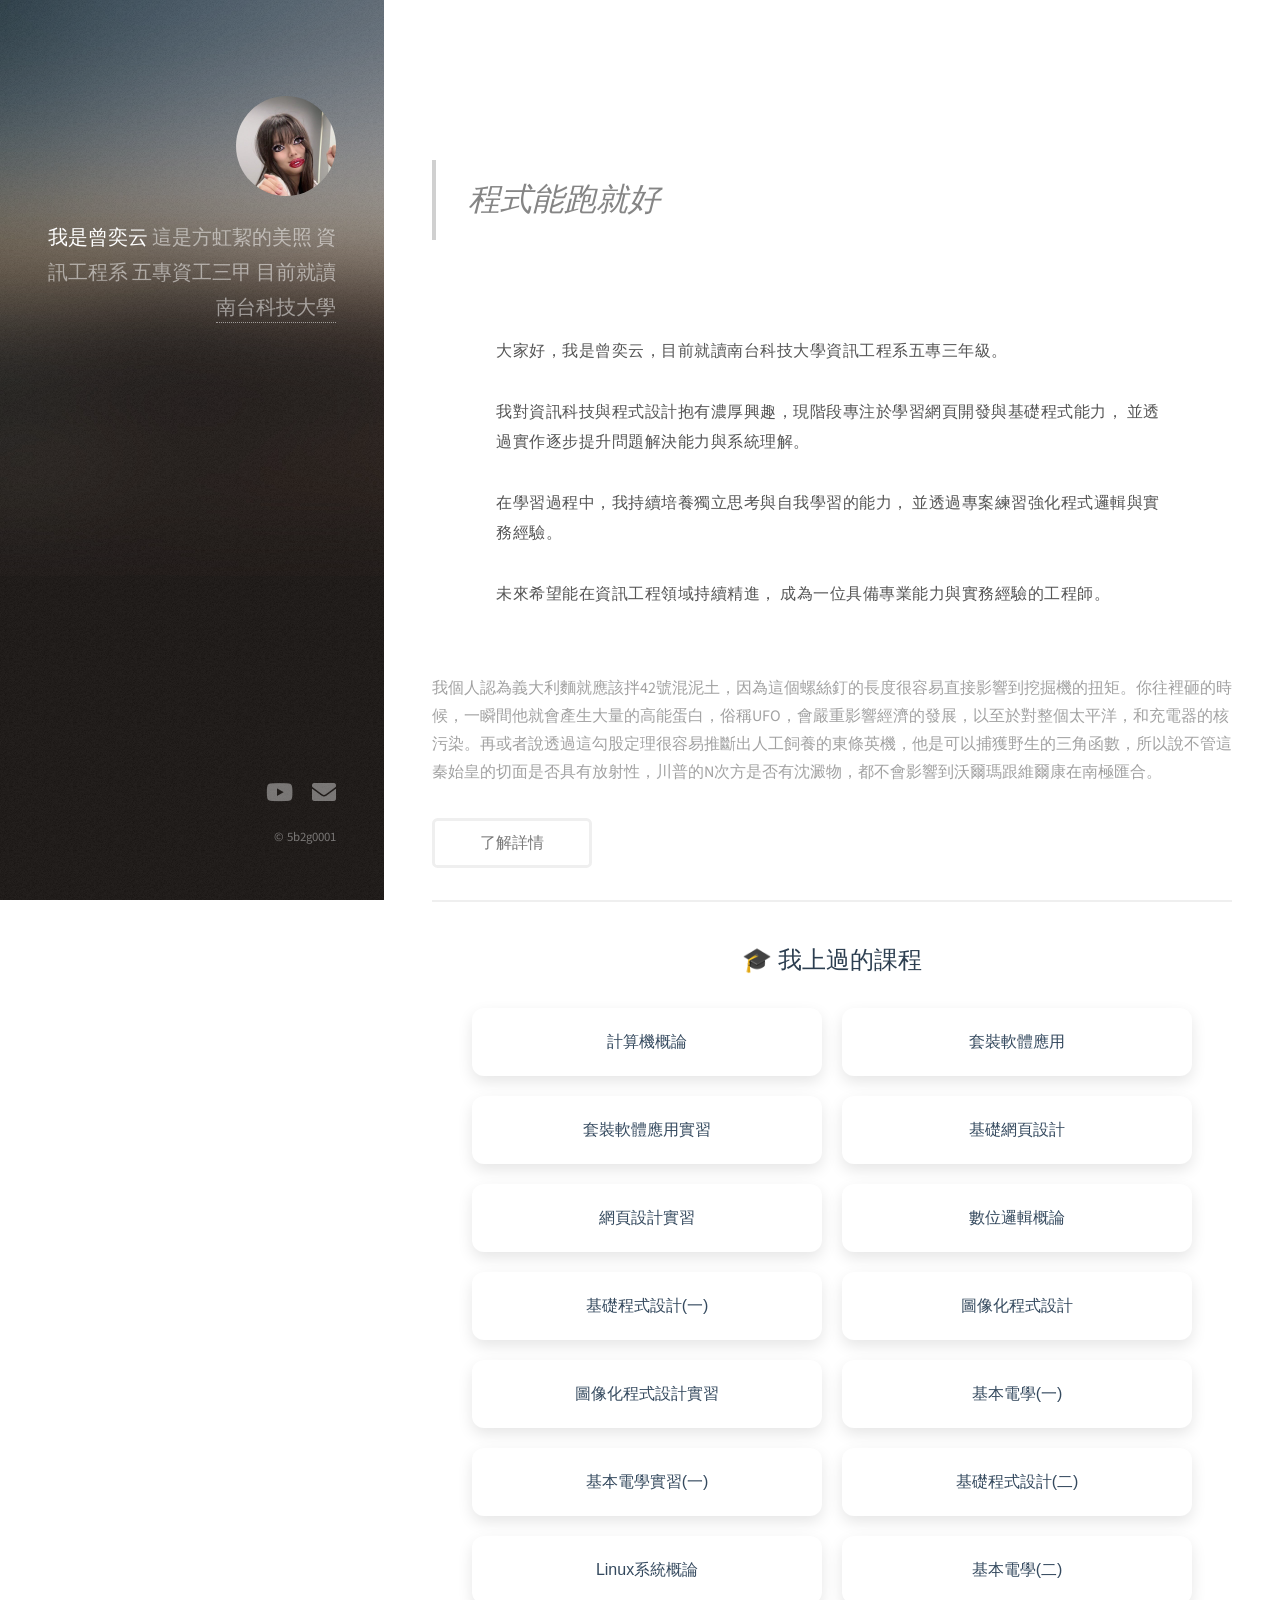
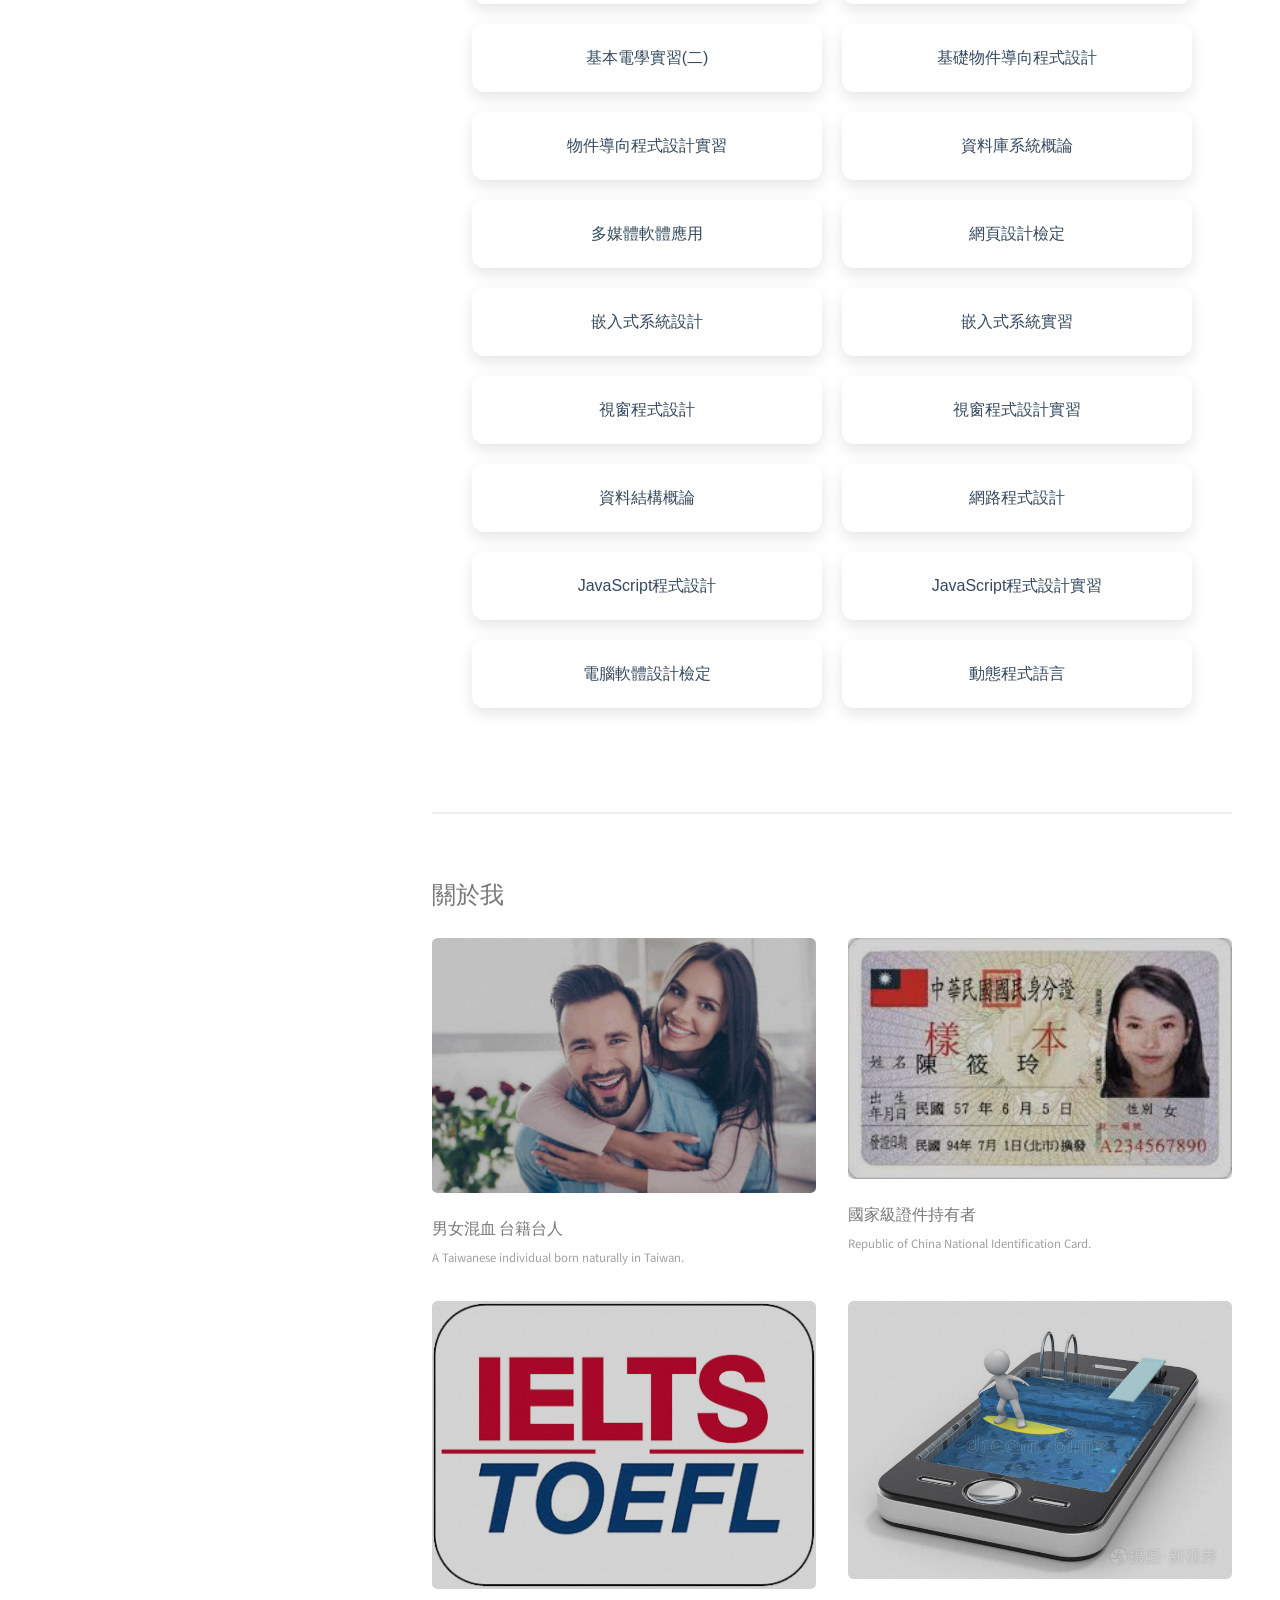
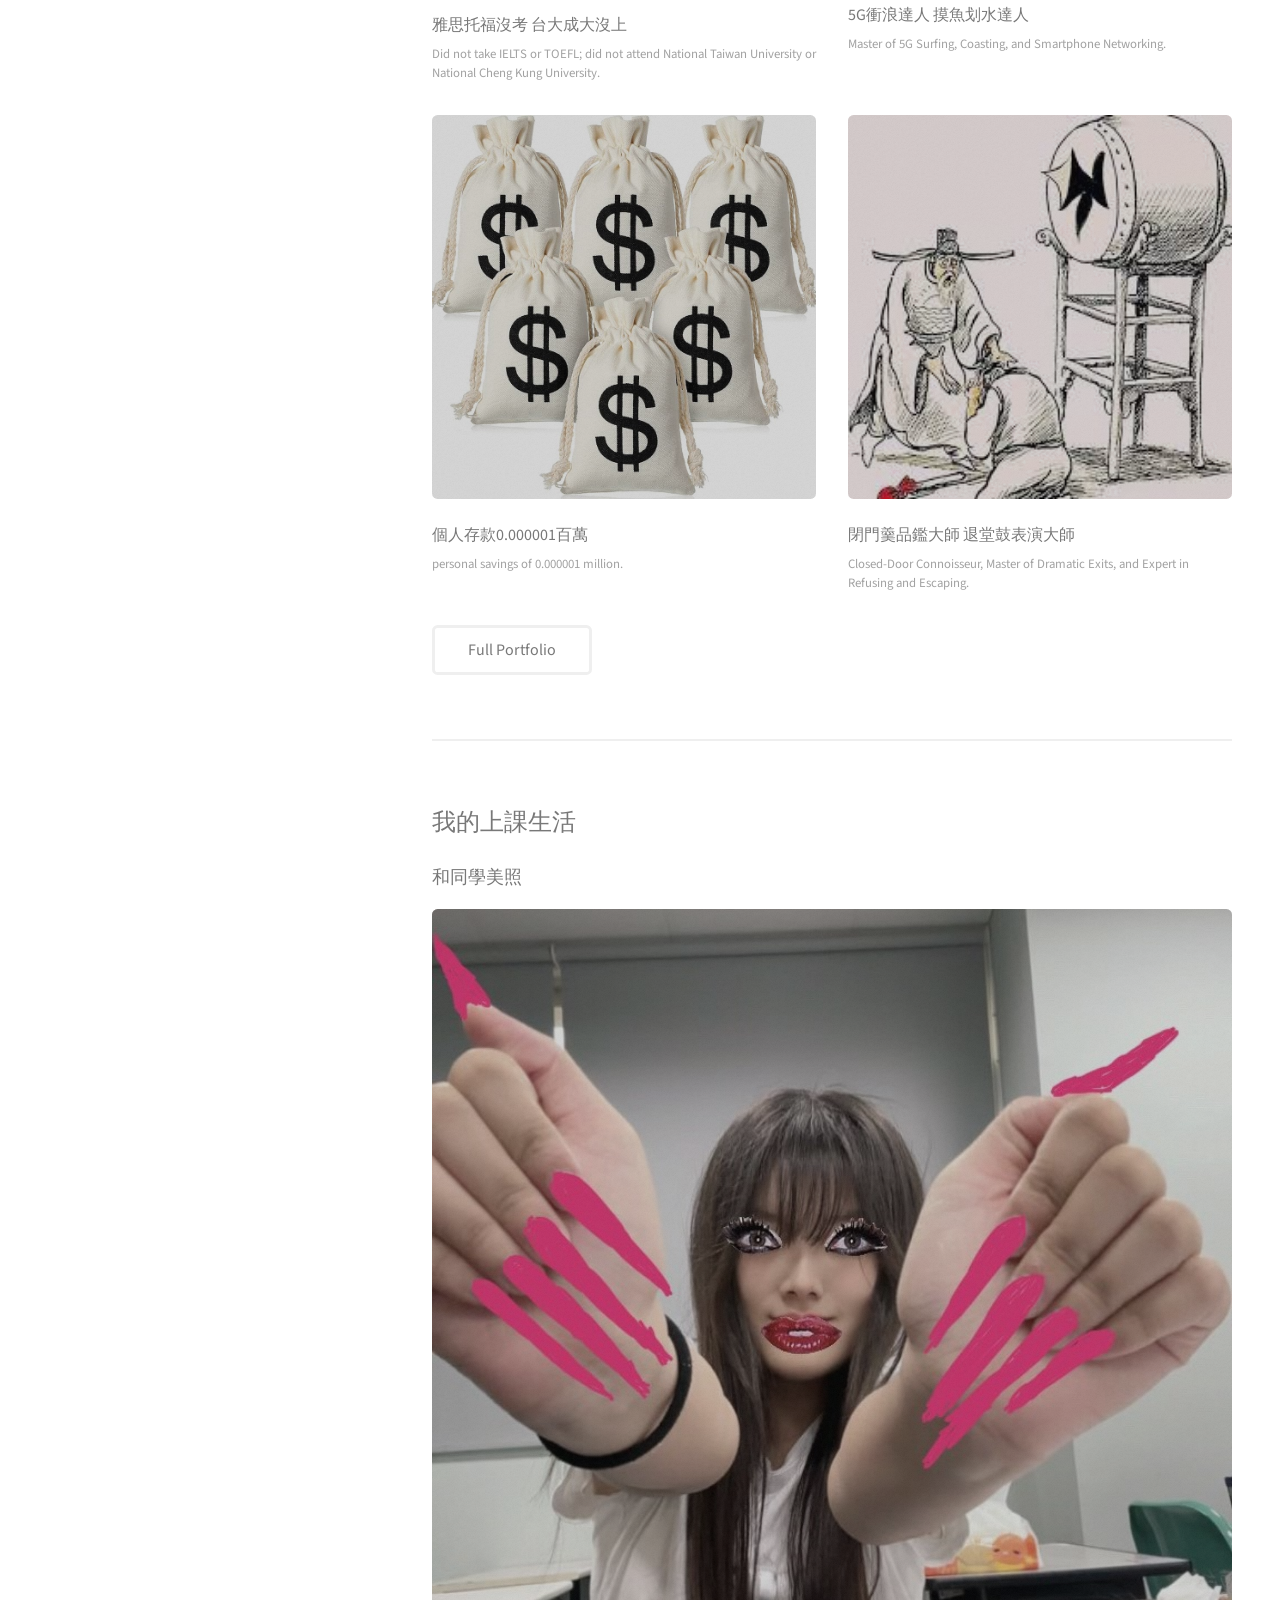
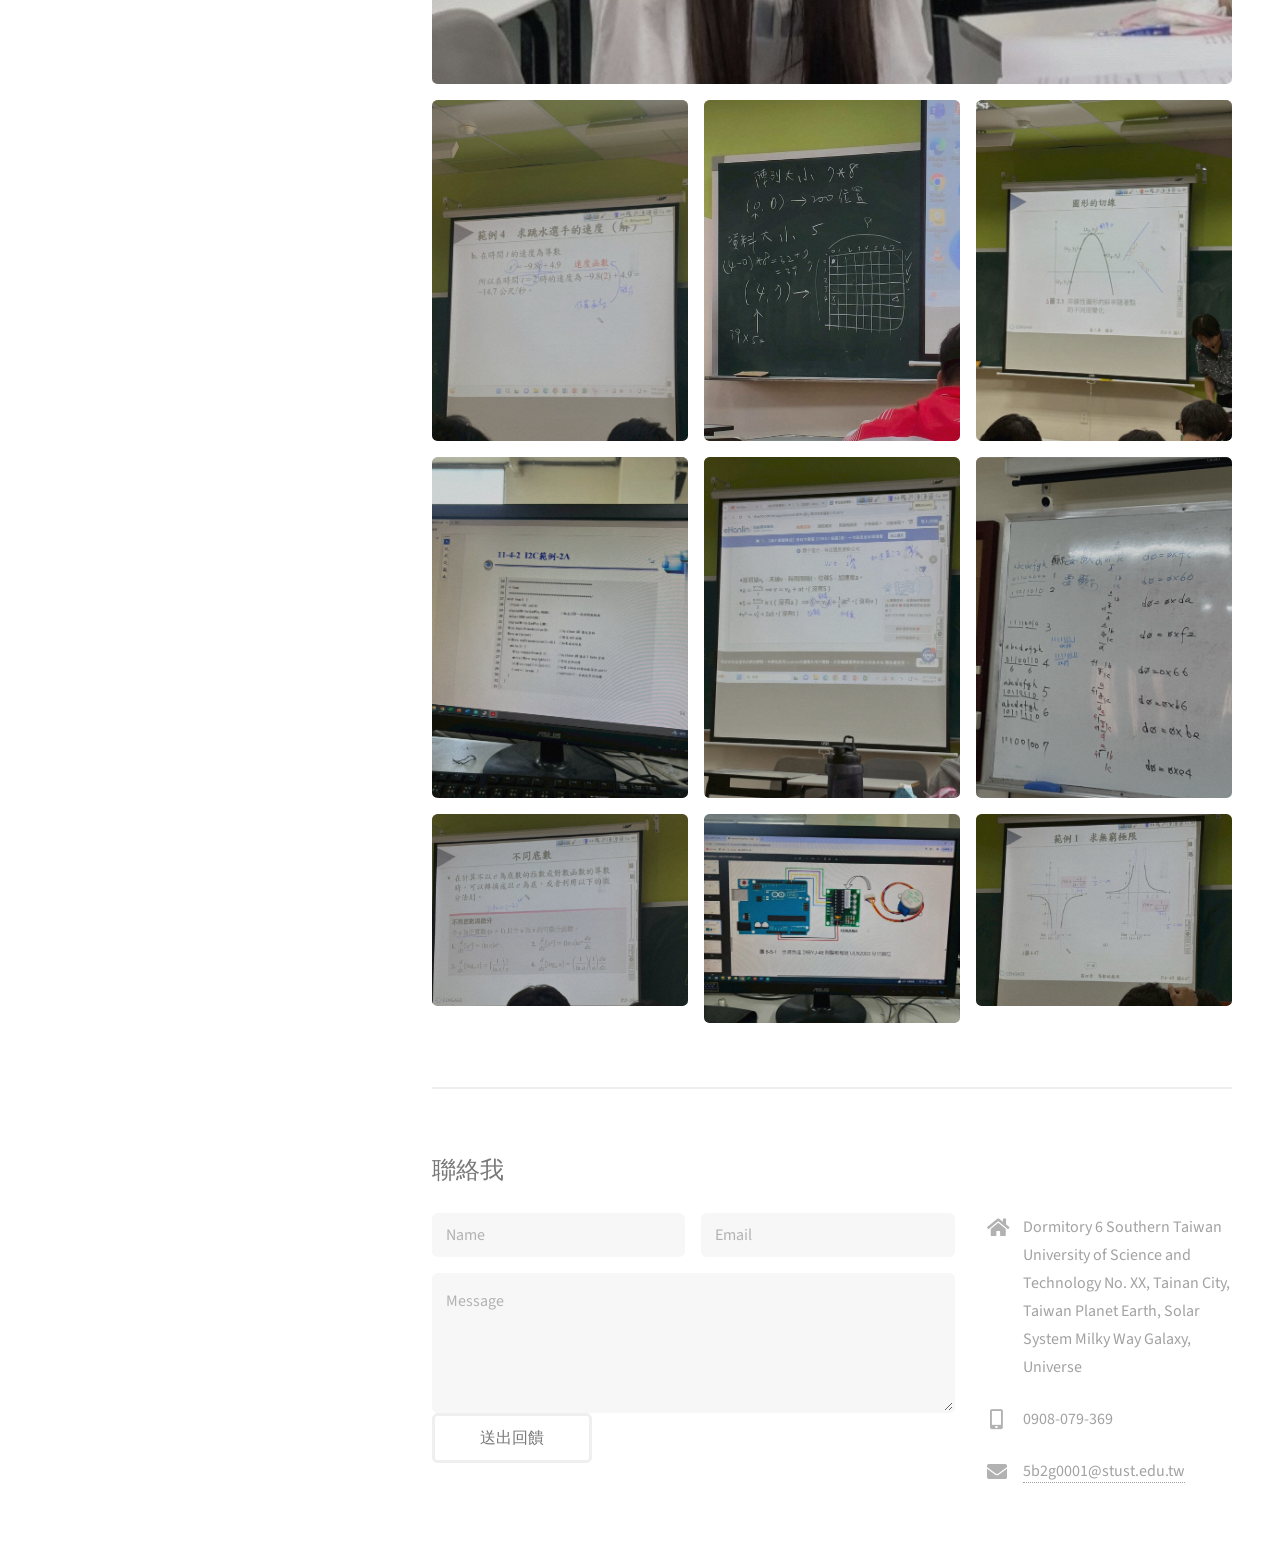
==== index.html @ 9e5e2b5d "123" ====
<!DOCTYPE HTML>
<!--
	Strata by HTML5 UP
	html5up.net | @ajlkn
	Free for personal and commercial use under the CCA 3.0 license (html5up.net/license)
-->
<html>
	<head>
		<title>我的個人網站</title>
		<meta charset="utf-8" />
		<meta name="viewport" content="width=device-width, initial-scale=1, user-scalable=no" />
		<link rel="stylesheet" href="assets/css/main.css" />
	</head>
	<body class="is-preload">


		<!-- Header -->
			<header id="header">
				<div class="inner">
					<a href="images\1773891024764.jpg" class="image avatar"><img src="images\1773891024764.jpg" alt="" /></a>
					<h1><strong>我是曾奕云</strong> 這是方虹絜的美照
					<br />資訊工程系 五專資工三甲<br />
					目前就讀<a href="https://www.stust.edu.tw/">南台科技大學</a></h1>
				</div>
			</header>

		<!-- Main -->
			<div id="main">

				<!-- One -->
					<section id="one">
						<header class="major">
							<h2><blockquote class="motto">
								<span class="normal">程式能跑就好</span>
								<span class="funny">不能跑我就一直哭</span>
							</blockquote>
							
							<style>
							.motto {
								margin-top: 2em;
								border-left: 4px solid #ccc;
								padding-left: 1em;
								opacity: 0.9;
								position: relative;
							}
							
							/* 預設顯示正常句 */
							.motto .funny {
								display: none;
							}
							
							/* 滑鼠移上去切換 */
							.motto:hover .normal {
								display: none;
							}
							
							.motto:hover .funny {
								display: inline;
							}
							</style></h2>
						</header>
						<section id="intro" class="intro-clean">
	<p>
		大家好，我是曾奕云，目前就讀南台科技大學資訊工程系五專三年級。<br><br>

		我對資訊科技與程式設計抱有濃厚興趣，現階段專注於學習網頁開發與基礎程式能力，
		並透過實作逐步提升問題解決能力與系統理解。<br><br>

		在學習過程中，我持續培養獨立思考與自我學習的能力，
		並透過專案練習強化程式邏輯與實務經驗。<br><br>

		未來希望能在資訊工程領域持續精進，
		成為一位具備專業能力與實務經驗的工程師。
	</p>
</section>

<style>
.intro-clean {
	max-width: 720px;
	margin: 0 auto;
	padding: 2em 1.5em;
}

/* 標題 */
.intro-clean h2 {
	font-size: 1.6em;
	font-weight: 600;
	margin-bottom: 1em;
	position: relative;
}

/* 底線（質感重點） */
.intro-clean h2::after {
	content: "";
	display: block;
	width: 40px;
	height: 2px;
	background: #555;
	margin-top: 8px;
}

/* 文字 */
.intro-clean p {
	line-height: 1.9;
	color: #555;
	font-size: 1em;
	letter-spacing: 0.5px;
}
</style>
						<p>我個人認為義大利麵就應該拌42號混泥土，因為這個螺絲釘的長度很容易直接影響到挖掘機的扭矩。你往裡砸的時候，一瞬間他就會產生大量的高能蛋白，俗稱UFO，會嚴重影響經濟的發展，以至於對整個太平洋，和充電器的核污染。再或者說透過這勾股定理很容易推斷出人工飼養的東條英機，他是可以捕獲野生的三角函數，所以說不管這秦始皇的切面是否具有放射性，川普的N次方是否有沈澱物，都不會影響到沃爾瑪跟維爾康在南極匯合。</p>
						<ul class="actions">
							<li><a href="images\1.png" class="button">了解詳情</a></li>
						</ul>
					</section>


					<section id="my-courses" style="padding:40px; max-width:900px; margin:auto; font-family: 'Helvetica Neue', Arial, sans-serif;">
  <h2 style="text-align:center; color:#2c3e50; margin-bottom:30px;">🎓 我上過的課程</h2>

  <div style="display:grid; grid-template-columns: repeat(auto-fit, minmax(250px, 1fr)); gap:20px;">
    <div class="course-card">計算機概論</div>
    <div class="course-card">套裝軟體應用</div>
    <div class="course-card">套裝軟體應用實習</div>
    <div class="course-card">基礎網頁設計</div>
    <div class="course-card">網頁設計實習</div>
    <div class="course-card">數位邏輯概論</div>
    <div class="course-card">基礎程式設計(一)</div>
    <div class="course-card">圖像化程式設計</div>
    <div class="course-card">圖像化程式設計實習</div>
    <div class="course-card">基本電學(一)</div>
    <div class="course-card">基本電學實習(一)</div>
    <div class="course-card">基礎程式設計(二)</div>
    <div class="course-card">Linux系統概論</div>
    <div class="course-card">基本電學(二)</div>
    <div class="course-card">基本電學實習(二)</div>
    <div class="course-card">基礎物件導向程式設計</div>
    <div class="course-card">物件導向程式設計實習</div>
    <div class="course-card">資料庫系統概論</div>
    <div class="course-card">多媒體軟體應用</div>
    <div class="course-card">網頁設計檢定</div>
    <div class="course-card">嵌入式系統設計</div>
    <div class="course-card">嵌入式系統實習</div>
    <div class="course-card">視窗程式設計</div>
    <div class="course-card">視窗程式設計實習</div>
    <div class="course-card">資料結構概論</div>
    <div class="course-card">網路程式設計</div>
    <div class="course-card">JavaScript程式設計</div>
    <div class="course-card">JavaScript程式設計實習</div>
    <div class="course-card">電腦軟體設計檢定</div>
    <div class="course-card">動態程式語言</div>
  </div>
</section>

<style>
.course-card {
  background: #fff;
  padding: 20px;
  border-radius: 12px;
  box-shadow: 0 6px 15px rgba(0,0,0,0.1);
  text-align: center;
  font-weight: 500;
  color: #34495e;
  transition: transform 0.2s, box-shadow 0.2s;
  cursor: default;
}
.course-card:hover {
  transform: translateY(-5px);
  box-shadow: 0 12px 25px rgba(0,0,0,0.15);
}
</style>

				<!-- Two -->
					<section id="two">
						<h2>關於我</h2>
						<div class="row">
							<article class="col-6 col-12-xsmall work-item">
								<a href="images\bg.jpeg" class="image fit thumb"><img src="images\bg.jpeg" alt="" /></a>
								<h3>男女混血 台籍台人</h3>
								<p>A Taiwanese individual born naturally in Taiwan.</p>
							</article>
							<article class="col-6 col-12-xsmall work-item">
								<a href="images\下載.jpg" class="image fit thumb"><img src="images\下載.jpg" alt="" /></a>
								<h3>國家級證件持有者</h3>
								<p>Republic of China National Identification Card.</p>
							</article>
							<article class="col-6 col-12-xsmall work-item">
								<a href="images\elolbutton.png" class="image fit thumb"><img src="images\elolbutton.png" alt="" /></a>
								<h3>雅思托福沒考 台大成大沒上</h3>
								<p>Did not take IELTS or TOEFL; did not attend National Taiwan University or National Cheng Kung University.</p>
							</article>
							<article class="col-6 col-12-xsmall work-item">
								<a href="images\southeast.jpg" class="image fit thumb"><img src="images\southeast.jpg" alt="" /></a>
								<h3>5G衝浪達人 摸魚划水達人</h3>
								<p>Master of 5G Surfing, Coasting, and Smartphone Networking.</p>
							</article>
							<article class="col-6 col-12-xsmall work-item">
								<a href="images\money_.jpg" class="image fit thumb"><img src="images\money_.jpg" alt="" /></a>
								<h3>個人存款0.000001百萬</h3>
								<p>personal savings of 0.000001 million.</p>
							</article>
							<article class="col-6 col-12-xsmall work-item">
								<a href="images\2.jpg" class="image fit thumb"><img src="images\2.jpg" alt="" /></a>
								<h3>閉門羹品鑑大師 退堂鼓表演大師</h3>
								<p>Closed-Door Connoisseur, Master of Dramatic Exits, and Expert in Refusing and Escaping.</p>
							</article>
						</div>
						<ul class="actions">
							<li><a href="introduce.html" class="button">Full Portfolio</a></li>
						</ul>
					</section>

					<section>
						<h2>我的上課生活</h2>
						<h4>和同學美照</h4>
						<div class="box alt">
							<div class="row gtr-50 gtr-uniform">
								<div class="col-12"><span class="image fit"><img src="images\gg.jpg" alt="" /></span></div>
								<div class="col-4"><span class="image fit"><img src="images\1774082433060.jpg" alt="" /></span></div>
								<div class="col-4"><span class="image fit"><img src="images\1774082170411.jpg" alt="" /></span></div>
								<div class="col-4"><span class="image fit"><img src="images\1774082439319.jpg" alt="" /></span></div>
								<div class="col-4"><span class="image fit"><img src="images\1774082282896.jpg" alt="" /></span></div>
								<div class="col-4"><span class="image fit"><img src="images\1774082427284.jpg" alt="" /></span></div>
								<div class="col-4"><span class="image fit"><img src="images\1774082334075.jpg" alt="" /></span></div>
								<div class="col-4"><span class="image fit"><img src="images\1774082419118.jpg" alt="" /></span></div>
								<div class="col-4"><span class="image fit"><img src="images\1774082314428.jpg" alt="" /></span></div>
								<div class="col-4"><span class="image fit"><img src="images\1774082203914.jpg" alt="" /></span></div>
							</div>
						</div>
<!--
						<h5>Left &amp; Right</h5>
						<p><span class="image left"><img src="images/avatar.jpg" alt="" /></span>Fringilla nisl. Donec accumsan interdum nisi, quis tincidunt felis sagittis eget. tempus euismod. Vestibulum ante ipsum primis in faucibus vestibulum. Blandit adipiscing eu felis iaculis volutpat ac adipiscing accumsan eu faucibus. Integer ac pellentesque praesent tincidunt felis sagittis eget. tempus euismod. Vestibulum ante ipsum primis in faucibus vestibulum. Blandit adipiscing eu felis iaculis volutpat ac adipiscing accumsan eu faucibus. Integer ac pellentesque praesent. Donec accumsan interdum nisi, quis tincidunt felis sagittis eget. tempus euismod. Vestibulum ante ipsum primis in faucibus vestibulum. Blandit adipiscing eu felis iaculis volutpat ac adipiscing accumsan eu faucibus. Integer ac pellentesque praesent tincidunt felis sagittis eget. tempus euismod. Vestibulum ante ipsum primis in faucibus vestibulum. Blandit adipiscing eu felis iaculis volutpat ac adipiscing accumsan eu faucibus. Integer ac pellentesque praesent.</p>
						<p><span class="image right"><img src="images/avatar.jpg" alt="" /></span>Fringilla nisl. Donec accumsan interdum nisi, quis tincidunt felis sagittis eget. tempus euismod. Vestibulum ante ipsum primis in faucibus vestibulum. Blandit adipiscing eu felis iaculis volutpat ac adipiscing accumsan eu faucibus. Integer ac pellentesque praesent tincidunt felis sagittis eget. tempus euismod. Vestibulum ante ipsum primis in faucibus vestibulum. Blandit adipiscing eu felis iaculis volutpat ac adipiscing accumsan eu faucibus. Integer ac pellentesque praesent. Donec accumsan interdum nisi, quis tincidunt felis sagittis eget. tempus euismod. Vestibulum ante ipsum primis in faucibus vestibulum. Blandit adipiscing eu felis iaculis volutpat ac adipiscing accumsan eu faucibus. Integer ac pellentesque praesent tincidunt felis sagittis eget. tempus euismod. Vestibulum ante ipsum primis in faucibus vestibulum. Blandit adipiscing eu felis iaculis volutpat ac adipiscing accumsan eu faucibus. Integer ac pellentesque praesent.</p>
					-->
					</section>


				<!-- Three -->
					<section id="three">
						<h2>聯絡我</h2>
						<div class="row">
							<div class="col-8 col-12-small">
								<form id="feedback-form">
	<div class="row gtr-uniform gtr-50">
		<div class="col-6 col-12-xsmall">
			<input type="text" name="name" placeholder="Name" required />
		</div>
		<div class="col-6 col-12-xsmall">
			<input type="email" name="email" placeholder="Email" required />
		</div>
		<div class="col-12">
			<textarea name="message" placeholder="Message" rows="4" required></textarea>
		</div>
	</div>

	<ul class="actions">
		<li><input type="submit" value="送出回饋" id="submit-btn" /></li>
	</ul>
</form>

<p id="status"></p>

							</div>
							<div class="col-4 col-12-small">
								<ul class="labeled-icons">
									<li>
										<h3 class="icon solid fa-home"><span class="label">Address</span></h3>
										Dormitory 6
                                        Southern Taiwan University of Science and Technology
                                        No. XX, Tainan City, Taiwan
                                        Planet Earth, Solar System
                                        Milky Way Galaxy, Universe
									</li>
									<li>
										<h3 class="icon solid fa-mobile-alt"><span class="label">Phone</span></h3>
										0908-079-369
									</li>
									<li>
										<h3 class="icon solid fa-envelope"><span class="label">Email</span></h3>
										<a href="mailto:5b2g0001@stust.edu.tw">5b2g0001@stust.edu.tw</a>
									</li>
								</ul>
							</div>
						</div>
					</section>

				<!-- Four -->
				<!--
					<section id="four">
						<h2>Elements</h2>

						<section>
							<h4>Text</h4>
							<p>This is <b>bold</b> and this is <strong>strong</strong>. This is <i>italic</i> and this is <em>emphasized</em>.
							This is <sup>superscript</sup> text and this is <sub>subscript</sub> text.
							This is <u>underlined</u> and this is code: <code>for (;;) { ... }</code>. Finally, <a href="#">this is a link</a>.</p>
							<hr />
							<header>
								<h4>Heading with a Subtitle</h4>
								<p>Lorem ipsum dolor sit amet nullam id egestas urna aliquam</p>
							</header>
							<p>Nunc lacinia ante nunc ac lobortis. Interdum adipiscing gravida odio porttitor sem non mi integer non faucibus ornare mi ut ante amet placerat aliquet. Volutpat eu sed ante lacinia sapien lorem accumsan varius montes viverra nibh in adipiscing blandit tempus accumsan.</p>
							<header>
								<h5>Heading with a Subtitle</h5>
								<p>Lorem ipsum dolor sit amet nullam id egestas urna aliquam</p>
							</header>
							<p>Nunc lacinia ante nunc ac lobortis. Interdum adipiscing gravida odio porttitor sem non mi integer non faucibus ornare mi ut ante amet placerat aliquet. Volutpat eu sed ante lacinia sapien lorem accumsan varius montes viverra nibh in adipiscing blandit tempus accumsan.</p>
							<hr />
							<h2>Heading Level 2</h2>
							<h3>Heading Level 3</h3>
							<h4>Heading Level 4</h4>
							<h5>Heading Level 5</h5>
							<h6>Heading Level 6</h6>
							<hr />
							<h5>Blockquote</h5>
							<blockquote>Fringilla nisl. Donec accumsan interdum nisi, quis tincidunt felis sagittis eget tempus euismod. Vestibulum ante ipsum primis in faucibus vestibulum. Blandit adipiscing eu felis iaculis volutpat ac adipiscing accumsan faucibus. Vestibulum ante ipsum primis in faucibus lorem ipsum dolor sit amet nullam adipiscing eu felis.</blockquote>
							<h5>Preformatted</h5>
							<pre><code>i = 0;

while (!deck.isInOrder()) {
print 'Iteration ' + i;
deck.shuffle();
i++;
}

print 'It took ' + i + ' iterations to sort the deck.';</code></pre>
						</section>

						<section>
							<h4>Lists</h4>
							<div class="row">
								<div class="col-6 col-12-xsmall">
									<h5>Unordered</h5>
									<ul>
										<li>Dolor pulvinar etiam magna etiam.</li>
										<li>Sagittis adipiscing lorem eleifend.</li>
										<li>Felis enim feugiat dolore viverra.</li>
									</ul>
									<h5>Alternate</h5>
									<ul class="alt">
										<li>Dolor pulvinar etiam magna etiam.</li>
										<li>Sagittis adipiscing lorem eleifend.</li>
										<li>Felis enim feugiat dolore viverra.</li>
									</ul>
								</div>
								<div class="col-6 col-12-xsmall">
									<h5>Ordered</h5>
									<ol>
										<li>Dolor pulvinar etiam magna etiam.</li>
										<li>Etiam vel felis at lorem sed viverra.</li>
										<li>Felis enim feugiat dolore viverra.</li>
										<li>Dolor pulvinar etiam magna etiam.</li>
										<li>Etiam vel felis at lorem sed viverra.</li>
										<li>Felis enim feugiat dolore viverra.</li>
									</ol>
									<h5>Icons</h5>
									<ul class="icons">
										<li><a href="#" class="icon brands fa-twitter"><span class="label">Twitter</span></a></li>
										<li><a href="#" class="icon brands fa-facebook-f"><span class="label">Facebook</span></a></li>
										<li><a href="#" class="icon brands fa-instagram"><span class="label">Instagram</span></a></li>
										<li><a href="#" class="icon brands fa-github"><span class="label">Github</span></a></li>
										<li><a href="#" class="icon brands fa-dribbble"><span class="label">Dribbble</span></a></li>
										<li><a href="#" class="icon brands fa-tumblr"><span class="label">Tumblr</span></a></li>
									</ul>
								</div>
							</div>
							<h5>Actions</h5>
							<ul class="actions">
								<li><a href="#" class="button primary">Default</a></li>
								<li><a href="#" class="button">Default</a></li>
							</ul>
							<ul class="actions small">
								<li><a href="#" class="button primary small">Small</a></li>
								<li><a href="#" class="button small">Small</a></li>
							</ul>
							<div class="row">
								<div class="col-6 col-12-small">
									<ul class="actions stacked">
										<li><a href="#" class="button primary">Default</a></li>
										<li><a href="#" class="button">Default</a></li>
									</ul>
								</div>
								<div class="col-6 col-12-small">
									<ul class="actions stacked">
										<li><a href="#" class="button primary small">Small</a></li>
										<li><a href="#" class="button small">Small</a></li>
									</ul>
								</div>
								<div class="col-6 col-12-small">
									<ul class="actions stacked">
										<li><a href="#" class="button primary fit">Default</a></li>
										<li><a href="#" class="button fit">Default</a></li>
									</ul>
								</div>
								<div class="col-6 col-12-small">
									<ul class="actions stacked">
										<li><a href="#" class="button primary small fit">Small</a></li>
										<li><a href="#" class="button small fit">Small</a></li>
									</ul>
								</div>
							</div>
						</section>

						<section>
							<h4>Table</h4>
							<h5>Default</h5>
							<div class="table-wrapper">
								<table>
									<thead>
										<tr>
											<th>Name</th>
											<th>Description</th>
											<th>Price</th>
										</tr>
									</thead>
									<tbody>
										<tr>
											<td>Item One</td>
											<td>Ante turpis integer aliquet porttitor.</td>
											<td>29.99</td>
										</tr>
										<tr>
											<td>Item Two</td>
											<td>Vis ac commodo adipiscing arcu aliquet.</td>
											<td>19.99</td>
										</tr>
										<tr>
											<td>Item Three</td>
											<td> Morbi faucibus arcu accumsan lorem.</td>
											<td>29.99</td>
										</tr>
										<tr>
											<td>Item Four</td>
											<td>Vitae integer tempus condimentum.</td>
											<td>19.99</td>
										</tr>
										<tr>
											<td>Item Five</td>
											<td>Ante turpis integer aliquet porttitor.</td>
											<td>29.99</td>
										</tr>
									</tbody>
									<tfoot>
										<tr>
											<td colspan="2"></td>
											<td>100.00</td>
										</tr>
									</tfoot>
								</table>
							</div>

							<h5>Alternate</h5>
							<div class="table-wrapper">
								<table class="alt">
									<thead>
										<tr>
											<th>Name</th>
											<th>Description</th>
											<th>Price</th>
										</tr>
									</thead>
									<tbody>
										<tr>
											<td>Item One</td>
											<td>Ante turpis integer aliquet porttitor.</td>
											<td>29.99</td>
										</tr>
										<tr>
											<td>Item Two</td>
											<td>Vis ac commodo adipiscing arcu aliquet.</td>
											<td>19.99</td>
										</tr>
										<tr>
											<td>Item Three</td>
											<td> Morbi faucibus arcu accumsan lorem.</td>
											<td>29.99</td>
										</tr>
										<tr>
											<td>Item Four</td>
											<td>Vitae integer tempus condimentum.</td>
											<td>19.99</td>
										</tr>
										<tr>
											<td>Item Five</td>
											<td>Ante turpis integer aliquet porttitor.</td>
											<td>29.99</td>
										</tr>
									</tbody>
									<tfoot>
										<tr>
											<td colspan="2"></td>
											<td>100.00</td>
										</tr>
									</tfoot>
								</table>
							</div>
						</section>

						<section>
							<h4>Buttons</h4>
							<ul class="actions">
								<li><a href="#" class="button primary">Primary</a></li>
								<li><a href="#" class="button">Default</a></li>
							</ul>
							<ul class="actions">
								<li><a href="#" class="button large">Large</a></li>
								<li><a href="#" class="button">Default</a></li>
								<li><a href="#" class="button small">Small</a></li>
							</ul>
							<ul class="actions fit">
								<li><a href="#" class="button primary fit">Fit</a></li>
								<li><a href="#" class="button fit">Fit</a></li>
							</ul>
							<ul class="actions fit small">
								<li><a href="#" class="button primary fit small">Fit + Small</a></li>
								<li><a href="#" class="button fit small">Fit + Small</a></li>
							</ul>
							<ul class="actions">
								<li><a href="#" class="button primary icon solid fa-download">Icon</a></li>
								<li><a href="#" class="button icon solid fa-download">Icon</a></li>
							</ul>
							<ul class="actions">
								<li><span class="button primary disabled">Primary</span></li>
								<li><span class="button disabled">Default</span></li>
							</ul>
						</section>

						<section>
							<h4>Form</h4>
							<form method="post" action="#">
								<div class="row gtr-uniform gtr-50">
									<div class="col-6 col-12-xsmall">
										<input type="text" name="demo-name" id="demo-name" value="" placeholder="Name" />
									</div>
									<div class="col-6 col-12-xsmall">
										<input type="email" name="demo-email" id="demo-email" value="" placeholder="Email" />
									</div>
									<div class="col-12">
										<select name="demo-category" id="demo-category">
											<option value="">- Category -</option>
											<option value="1">Manufacturing</option>
											<option value="1">Shipping</option>
											<option value="1">Administration</option>
											<option value="1">Human Resources</option>
										</select>
									</div>
									<div class="col-4 col-12-small">
										<input type="radio" id="demo-priority-low" name="demo-priority" checked>
										<label for="demo-priority-low">Low Priority</label>
									</div>
									<div class="col-4 col-12-small">
										<input type="radio" id="demo-priority-normal" name="demo-priority">
										<label for="demo-priority-normal">Normal Priority</label>
									</div>
									<div class="col-4 col-12-small">
										<input type="radio" id="demo-priority-high" name="demo-priority">
										<label for="demo-priority-high">High Priority</label>
									</div>
									<div class="col-6 col-12-small">
										<input type="checkbox" id="demo-copy" name="demo-copy">
										<label for="demo-copy">Email me a copy of this message</label>
									</div>
									<div class="col-6 col-12-small">
										<input type="checkbox" id="demo-human" name="demo-human" checked>
										<label for="demo-human">I am a human and not a robot</label>
									</div>
									<div class="col-12">
										<textarea name="demo-message" id="demo-message" placeholder="Enter your message" rows="6"></textarea>
									</div>
									<div class="col-12">
										<ul class="actions">
											<li><input type="submit" value="Send Message" class="primary" /></li>
											<li><input type="reset" value="Reset" /></li>
										</ul>
									</div>
								</div>
							</form>
						</section>
					-->

					</section>

			</div>






			
		<!-- Footer -->
<footer id="footer">
	<div class="inner">
		<ul class="icons">
			<li>
				<a href="https://www.youtube.com/@%E8%8E%AB%E5%BF%B5%E7%A5%BA" class="icon brands fa-youtube">
					<span class="label">YouTube</span>
				</a>
			</li>
			<li>
				<a href="mailto:5b2g0001@stust.edu.tw" class="icon solid fa-envelope">
					<span class="label">Email</span>
				</a>
			</li>
		</ul>
		<ul class="copyright">
			<li>&copy; 5b2g0001</li>
		</ul>
	</div>
</footer>

		<!-- Scripts -->
			<script src="assets/js/jquery.min.js"></script>
			<script src="assets/js/jquery.poptrox.min.js"></script>
			<script src="assets/js/browser.min.js"></script>
			<script src="assets/js/breakpoints.min.js"></script>
			<script src="assets/js/util.js"></script>
			<script src="assets/js/main.js"></script>

			<!-- 放在 body 結尾，所有 HTML 元素之後 -->
<script>
const scriptURL = "https://script.google.com/macros/s/AKfycbwF3HHvt4G8NtiBb7E6gaBwaumFVh5QDfEZxjCJE_cq0vMpaZmz0OFvgIRLEe2XLgsh/exec"; // ← 替換成你的 Apps Script Web App URL
const form = document.getElementById("feedback-form");
const status = document.getElementById("status");
const btn = document.getElementById("submit-btn");

form.addEventListener("submit", e => {
  e.preventDefault();
  btn.value = "送出中...";
  btn.disabled = true;

  fetch(scriptURL, {
    method: "POST",
    body: new FormData(form)
  })
  .then(res => res.text())
  .then(text => {
    console.log(text);
    status.innerHTML = "✅ 已成功送出！";
    status.style.color = "lightgreen";
    form.reset();

    // 自動淡出訊息
    setTimeout(() => {
      status.innerHTML = "";
    }, 4000);
  })
  .catch(err => {
    console.error(err);
    status.innerHTML = "❌ 發送失敗";
    status.style.color = "red";
  })
  .finally(() => {
    btn.value = "送出回饋";
    btn.disabled = false;
  });
});
</script>
	</body>
</html>
---- assets/css/main.css ----
@import url("fontawesome-all.min.css");
@import url("https://fonts.googleapis.com/css?family=Source+Sans+Pro:400,400italic");

/*
	Strata by HTML5 UP
	html5up.net | @ajlkn
	Free for personal and commercial use under the CCA 3.0 license (html5up.net/license)
*/

html, body, div, span, applet, object,
iframe, h1, h2, h3, h4, h5, h6, p, blockquote,
pre, a, abbr, acronym, address, big, cite,
code, del, dfn, em, img, ins, kbd, q, s, samp,
small, strike, strong, sub, sup, tt, var, b,
u, i, center, dl, dt, dd, ol, ul, li, fieldset,
form, label, legend, table, caption, tbody,
tfoot, thead, tr, th, td, article, aside,
canvas, details, embed, figure, figcaption,
footer, header, hgroup, menu, nav, output, ruby,
section, summary, time, mark, audio, video {
	margin: 0;
	padding: 0;
	border: 0;
	font-size: 100%;
	font: inherit;
	vertical-align: baseline;}

article, aside, details, figcaption, figure,
footer, header, hgroup, menu, nav, section {
	display: block;}

body {
	line-height: 1;
}

ol, ul {
	list-style: none;
}

blockquote, q {
	quotes: none;
}

	blockquote:before, blockquote:after, q:before, q:after {
		content: '';
		content: none;
	}

table {
	border-collapse: collapse;
	border-spacing: 0;
}

body {
	-webkit-text-size-adjust: none;
}

mark {
	background-color: transparent;
	color: inherit;
}

input::-moz-focus-inner {
	border: 0;
	padding: 0;
}

input, select, textarea {
	-moz-appearance: none;
	-webkit-appearance: none;
	-ms-appearance: none;
	appearance: none;
}

/* Basic */

	html {
		box-sizing: border-box;
	}

	*, *:before, *:after {
		box-sizing: inherit;
	}

	body {
		background: #fff;
	}

		body.is-preload *, body.is-preload *:before, body.is-preload *:after {
			-moz-animation: none !important;
			-webkit-animation: none !important;
			-ms-animation: none !important;
			animation: none !important;
			-moz-transition: none !important;
			-webkit-transition: none !important;
			-ms-transition: none !important;
			transition: none !important;
		}

	body, input, select, textarea {
		color: #a2a2a2;
		font-family: "Source Sans Pro", Helvetica, sans-serif;
		font-size: 16pt;
		font-weight: 400;
		line-height: 1.75em;
	}

	a {
		-moz-transition: color 0.2s ease-in-out, border-color 0.2s ease-in-out;
		-webkit-transition: color 0.2s ease-in-out, border-color 0.2s ease-in-out;
		-ms-transition: color 0.2s ease-in-out, border-color 0.2s ease-in-out;
		transition: color 0.2s ease-in-out, border-color 0.2s ease-in-out;
		border-bottom: dotted 1px;
		color: #49bf9d;
		text-decoration: none;
	}

		a:hover {
			border-bottom-color: transparent;
			color: #49bf9d !important;
			text-decoration: none;
		}

	strong, b {
		color: #787878;
		font-weight: 400;
	}

	em, i {
		font-style: italic;
	}

	p {
		margin: 0 0 2em 0;
	}

	h1, h2, h3, h4, h5, h6 {
		color: #787878;
		font-weight: 400;
		line-height: 1em;
		margin: 0 0 1em 0;
	}

		h1 a, h2 a, h3 a, h4 a, h5 a, h6 a {
			color: inherit;
			text-decoration: none;
		}

	h1 {
		font-size: 2em;
		line-height: 1.5em;
	}

	h2 {
		font-size: 1.5em;
		line-height: 1.5em;
	}

	h3 {
		font-size: 1.25em;
		line-height: 1.5em;
	}

	h4 {
		font-size: 1.1em;
		line-height: 1.5em;
	}

	h5 {
		font-size: 0.9em;
		line-height: 1.5em;
	}

	h6 {
		font-size: 0.7em;
		line-height: 1.5em;
	}

	sub {
		font-size: 0.8em;
		position: relative;
		top: 0.5em;
	}

	sup {
		font-size: 0.8em;
		position: relative;
		top: -0.5em;
	}

	hr {
		border: 0;
		border-bottom: solid 2px #efefef;
		margin: 2em 0;
	}

		hr.major {
			margin: 3em 0;
		}

	blockquote {
		border-left: solid 6px #efefef;
		font-style: italic;
		margin: 0 0 2em 0;
		padding: 0.5em 0 0.5em 1.5em;
	}

	code {
		background: #f7f7f7;
		border-radius: 0.35em;
		border: solid 2px #efefef;
		font-family: "Courier New", monospace;
		font-size: 0.9em;
		margin: 0 0.25em;
		padding: 0.25em 0.65em;
	}

	pre {
		-webkit-overflow-scrolling: touch;
		font-family: "Courier New", monospace;
		font-size: 0.9em;
		margin: 0 0 2em 0;
	}

		pre code {
			display: block;
			line-height: 1.75em;
			padding: 1em 1.5em;
			overflow-x: auto;
		}

	.align-left {
		text-align: left;
	}

	.align-center {
		text-align: center;
	}

	.align-right {
		text-align: right;
	}

/* Container */

	.container {
		margin: 0 auto;
		max-width: calc(100% - 4em);
		width: 100%;
	}

		.container.xsmall {
			width: 25%;
		}

		.container.small {
			width: 50%;
		}

		.container.medium {
			width: 75%;
		}

		.container.large {
			width: 125%;
		}

		.container.xlarge {
			width: 150%;
		}

		.container.max {
			width: 100%;
		}

		@media screen and (max-width: 980px) {

			.container {
				width: 100% !important;
				max-width: 100% !important;
			}

		}

		@media screen and (max-width: 480px) {

			.container {
				max-width: calc(100% - 3em);
			}

		}

/* Row */

	.row {
		display: flex;
		flex-wrap: wrap;
		box-sizing: border-box;
		align-items: stretch;
	}

		.row > * {
			box-sizing: border-box;
		}

		.row.gtr-uniform > * > :last-child {
			margin-bottom: 0;
		}

		.row.aln-left {
			justify-content: flex-start;
		}

		.row.aln-center {
			justify-content: center;
		}

		.row.aln-right {
			justify-content: flex-end;
		}

		.row.aln-top {
			align-items: flex-start;
		}

		.row.aln-middle {
			align-items: center;
		}

		.row.aln-bottom {
			align-items: flex-end;
		}

		.row > .imp {
			order: -1;
		}

		.row > .col-1 {
			width: 8.33333%;
		}

		.row > .off-1 {
			margin-left: 8.33333%;
		}

		.row > .col-2 {
			width: 16.66667%;
		}

		.row > .off-2 {
			margin-left: 16.66667%;
		}

		.row > .col-3 {
			width: 25%;
		}

		.row > .off-3 {
			margin-left: 25%;
		}

		.row > .col-4 {
			width: 33.33333%;
		}

		.row > .off-4 {
			margin-left: 33.33333%;
		}

		.row > .col-5 {
			width: 41.66667%;
		}

		.row > .off-5 {
			margin-left: 41.66667%;
		}

		.row > .col-6 {
			width: 50%;
		}

		.row > .off-6 {
			margin-left: 50%;
		}

		.row > .col-7 {
			width: 58.33333%;
		}

		.row > .off-7 {
			margin-left: 58.33333%;
		}

		.row > .col-8 {
			width: 66.66667%;
		}

		.row > .off-8 {
			margin-left: 66.66667%;
		}

		.row > .col-9 {
			width: 75%;
		}

		.row > .off-9 {
			margin-left: 75%;
		}

		.row > .col-10 {
			width: 83.33333%;
		}

		.row > .off-10 {
			margin-left: 83.33333%;
		}

		.row > .col-11 {
			width: 91.66667%;
		}

		.row > .off-11 {
			margin-left: 91.66667%;
		}

		.row > .col-12 {
			width: 100%;
		}

		.row > .off-12 {
			margin-left: 100%;
		}

		.row.gtr-0 {
			margin-top: 0;
			margin-left: 0em;
		}

			.row.gtr-0 > * {
				padding: 0 0 0 0em;
			}

			.row.gtr-0.gtr-uniform {
				margin-top: 0em;
			}

				.row.gtr-0.gtr-uniform > * {
					padding-top: 0em;
				}

		.row.gtr-25 {
			margin-top: 0;
			margin-left: -0.625em;
		}

			.row.gtr-25 > * {
				padding: 0 0 0 0.625em;
			}

			.row.gtr-25.gtr-uniform {
				margin-top: -0.625em;
			}

				.row.gtr-25.gtr-uniform > * {
					padding-top: 0.625em;
				}

		.row.gtr-50 {
			margin-top: 0;
			margin-left: -1.25em;
		}

			.row.gtr-50 > * {
				padding: 0 0 0 1.25em;
			}

			.row.gtr-50.gtr-uniform {
				margin-top: -1.25em;
			}

				.row.gtr-50.gtr-uniform > * {
					padding-top: 1.25em;
				}

		.row {
			margin-top: 0;
			margin-left: -2.5em;
		}

			.row > * {
				padding: 0 0 0 2.5em;
			}

			.row.gtr-uniform {
				margin-top: -2.5em;
			}

				.row.gtr-uniform > * {
					padding-top: 2.5em;
				}

		.row.gtr-150 {
			margin-top: 0;
			margin-left: -3.75em;
		}

			.row.gtr-150 > * {
				padding: 0 0 0 3.75em;
			}

			.row.gtr-150.gtr-uniform {
				margin-top: -3.75em;
			}

				.row.gtr-150.gtr-uniform > * {
					padding-top: 3.75em;
				}

		.row.gtr-200 {
			margin-top: 0;
			margin-left: -5em;
		}

			.row.gtr-200 > * {
				padding: 0 0 0 5em;
			}

			.row.gtr-200.gtr-uniform {
				margin-top: -5em;
			}

				.row.gtr-200.gtr-uniform > * {
					padding-top: 5em;
				}

		@media screen and (max-width: 1800px) {

			.row {
				display: flex;
				flex-wrap: wrap;
				box-sizing: border-box;
				align-items: stretch;
			}

				.row > * {
					box-sizing: border-box;
				}

				.row.gtr-uniform > * > :last-child {
					margin-bottom: 0;
				}

				.row.aln-left {
					justify-content: flex-start;
				}

				.row.aln-center {
					justify-content: center;
				}

				.row.aln-right {
					justify-content: flex-end;
				}

				.row.aln-top {
					align-items: flex-start;
				}

				.row.aln-middle {
					align-items: center;
				}

				.row.aln-bottom {
					align-items: flex-end;
				}

				.row > .imp-xlarge {
					order: -1;
				}

				.row > .col-1-xlarge {
					width: 8.33333%;
				}

				.row > .off-1-xlarge {
					margin-left: 8.33333%;
				}

				.row > .col-2-xlarge {
					width: 16.66667%;
				}

				.row > .off-2-xlarge {
					margin-left: 16.66667%;
				}

				.row > .col-3-xlarge {
					width: 25%;
				}

				.row > .off-3-xlarge {
					margin-left: 25%;
				}

				.row > .col-4-xlarge {
					width: 33.33333%;
				}

				.row > .off-4-xlarge {
					margin-left: 33.33333%;
				}

				.row > .col-5-xlarge {
					width: 41.66667%;
				}

				.row > .off-5-xlarge {
					margin-left: 41.66667%;
				}

				.row > .col-6-xlarge {
					width: 50%;
				}

				.row > .off-6-xlarge {
					margin-left: 50%;
				}

				.row > .col-7-xlarge {
					width: 58.33333%;
				}

				.row > .off-7-xlarge {
					margin-left: 58.33333%;
				}

				.row > .col-8-xlarge {
					width: 66.66667%;
				}

				.row > .off-8-xlarge {
					margin-left: 66.66667%;
				}

				.row > .col-9-xlarge {
					width: 75%;
				}

				.row > .off-9-xlarge {
					margin-left: 75%;
				}

				.row > .col-10-xlarge {
					width: 83.33333%;
				}

				.row > .off-10-xlarge {
					margin-left: 83.33333%;
				}

				.row > .col-11-xlarge {
					width: 91.66667%;
				}

				.row > .off-11-xlarge {
					margin-left: 91.66667%;
				}

				.row > .col-12-xlarge {
					width: 100%;
				}

				.row > .off-12-xlarge {
					margin-left: 100%;
				}

				.row.gtr-0 {
					margin-top: 0;
					margin-left: 0em;
				}

					.row.gtr-0 > * {
						padding: 0 0 0 0em;
					}

					.row.gtr-0.gtr-uniform {
						margin-top: 0em;
					}

						.row.gtr-0.gtr-uniform > * {
							padding-top: 0em;
						}

				.row.gtr-25 {
					margin-top: 0;
					margin-left: -0.625em;
				}

					.row.gtr-25 > * {
						padding: 0 0 0 0.625em;
					}

					.row.gtr-25.gtr-uniform {
						margin-top: -0.625em;
					}

						.row.gtr-25.gtr-uniform > * {
							padding-top: 0.625em;
						}

				.row.gtr-50 {
					margin-top: 0;
					margin-left: -1.25em;
				}

					.row.gtr-50 > * {
						padding: 0 0 0 1.25em;
					}

					.row.gtr-50.gtr-uniform {
						margin-top: -1.25em;
					}

						.row.gtr-50.gtr-uniform > * {
							padding-top: 1.25em;
						}

				.row {
					margin-top: 0;
					margin-left: -2.5em;
				}

					.row > * {
						padding: 0 0 0 2.5em;
					}

					.row.gtr-uniform {
						margin-top: -2.5em;
					}

						.row.gtr-uniform > * {
							padding-top: 2.5em;
						}

				.row.gtr-150 {
					margin-top: 0;
					margin-left: -3.75em;
				}

					.row.gtr-150 > * {
						padding: 0 0 0 3.75em;
					}

					.row.gtr-150.gtr-uniform {
						margin-top: -3.75em;
					}

						.row.gtr-150.gtr-uniform > * {
							padding-top: 3.75em;
						}

				.row.gtr-200 {
					margin-top: 0;
					margin-left: -5em;
				}

					.row.gtr-200 > * {
						padding: 0 0 0 5em;
					}

					.row.gtr-200.gtr-uniform {
						margin-top: -5em;
					}

						.row.gtr-200.gtr-uniform > * {
							padding-top: 5em;
						}

		}

		@media screen and (max-width: 1280px) {

			.row {
				display: flex;
				flex-wrap: wrap;
				box-sizing: border-box;
				align-items: stretch;
			}

				.row > * {
					box-sizing: border-box;
				}

				.row.gtr-uniform > * > :last-child {
					margin-bottom: 0;
				}

				.row.aln-left {
					justify-content: flex-start;
				}

				.row.aln-center {
					justify-content: center;
				}

				.row.aln-right {
					justify-content: flex-end;
				}

				.row.aln-top {
					align-items: flex-start;
				}

				.row.aln-middle {
					align-items: center;
				}

				.row.aln-bottom {
					align-items: flex-end;
				}

				.row > .imp-large {
					order: -1;
				}

				.row > .col-1-large {
					width: 8.33333%;
				}

				.row > .off-1-large {
					margin-left: 8.33333%;
				}

				.row > .col-2-large {
					width: 16.66667%;
				}

				.row > .off-2-large {
					margin-left: 16.66667%;
				}

				.row > .col-3-large {
					width: 25%;
				}

				.row > .off-3-large {
					margin-left: 25%;
				}

				.row > .col-4-large {
					width: 33.33333%;
				}

				.row > .off-4-large {
					margin-left: 33.33333%;
				}

				.row > .col-5-large {
					width: 41.66667%;
				}

				.row > .off-5-large {
					margin-left: 41.66667%;
				}

				.row > .col-6-large {
					width: 50%;
				}

				.row > .off-6-large {
					margin-left: 50%;
				}

				.row > .col-7-large {
					width: 58.33333%;
				}

				.row > .off-7-large {
					margin-left: 58.33333%;
				}

				.row > .col-8-large {
					width: 66.66667%;
				}

				.row > .off-8-large {
					margin-left: 66.66667%;
				}

				.row > .col-9-large {
					width: 75%;
				}

				.row > .off-9-large {
					margin-left: 75%;
				}

				.row > .col-10-large {
					width: 83.33333%;
				}

				.row > .off-10-large {
					margin-left: 83.33333%;
				}

				.row > .col-11-large {
					width: 91.66667%;
				}

				.row > .off-11-large {
					margin-left: 91.66667%;
				}

				.row > .col-12-large {
					width: 100%;
				}

				.row > .off-12-large {
					margin-left: 100%;
				}

				.row.gtr-0 {
					margin-top: 0;
					margin-left: 0em;
				}

					.row.gtr-0 > * {
						padding: 0 0 0 0em;
					}

					.row.gtr-0.gtr-uniform {
						margin-top: 0em;
					}

						.row.gtr-0.gtr-uniform > * {
							padding-top: 0em;
						}

				.row.gtr-25 {
					margin-top: 0;
					margin-left: -0.5em;
				}

					.row.gtr-25 > * {
						padding: 0 0 0 0.5em;
					}

					.row.gtr-25.gtr-uniform {
						margin-top: -0.5em;
					}

						.row.gtr-25.gtr-uniform > * {
							padding-top: 0.5em;
						}

				.row.gtr-50 {
					margin-top: 0;
					margin-left: -1em;
				}

					.row.gtr-50 > * {
						padding: 0 0 0 1em;
					}

					.row.gtr-50.gtr-uniform {
						margin-top: -1em;
					}

						.row.gtr-50.gtr-uniform > * {
							padding-top: 1em;
						}

				.row {
					margin-top: 0;
					margin-left: -2em;
				}

					.row > * {
						padding: 0 0 0 2em;
					}

					.row.gtr-uniform {
						margin-top: -2em;
					}

						.row.gtr-uniform > * {
							padding-top: 2em;
						}

				.row.gtr-150 {
					margin-top: 0;
					margin-left: -3em;
				}

					.row.gtr-150 > * {
						padding: 0 0 0 3em;
					}

					.row.gtr-150.gtr-uniform {
						margin-top: -3em;
					}

						.row.gtr-150.gtr-uniform > * {
							padding-top: 3em;
						}

				.row.gtr-200 {
					margin-top: 0;
					margin-left: -4em;
				}

					.row.gtr-200 > * {
						padding: 0 0 0 4em;
					}

					.row.gtr-200.gtr-uniform {
						margin-top: -4em;
					}

						.row.gtr-200.gtr-uniform > * {
							padding-top: 4em;
						}

		}

		@media screen and (max-width: 980px) {

			.row {
				display: flex;
				flex-wrap: wrap;
				box-sizing: border-box;
				align-items: stretch;
			}

				.row > * {
					box-sizing: border-box;
				}

				.row.gtr-uniform > * > :last-child {
					margin-bottom: 0;
				}

				.row.aln-left {
					justify-content: flex-start;
				}

				.row.aln-center {
					justify-content: center;
				}

				.row.aln-right {
					justify-content: flex-end;
				}

				.row.aln-top {
					align-items: flex-start;
				}

				.row.aln-middle {
					align-items: center;
				}

				.row.aln-bottom {
					align-items: flex-end;
				}

				.row > .imp-medium {
					order: -1;
				}

				.row > .col-1-medium {
					width: 8.33333%;
				}

				.row > .off-1-medium {
					margin-left: 8.33333%;
				}

				.row > .col-2-medium {
					width: 16.66667%;
				}

				.row > .off-2-medium {
					margin-left: 16.66667%;
				}

				.row > .col-3-medium {
					width: 25%;
				}

				.row > .off-3-medium {
					margin-left: 25%;
				}

				.row > .col-4-medium {
					width: 33.33333%;
				}

				.row > .off-4-medium {
					margin-left: 33.33333%;
				}

				.row > .col-5-medium {
					width: 41.66667%;
				}

				.row > .off-5-medium {
					margin-left: 41.66667%;
				}

				.row > .col-6-medium {
					width: 50%;
				}

				.row > .off-6-medium {
					margin-left: 50%;
				}

				.row > .col-7-medium {
					width: 58.33333%;
				}

				.row > .off-7-medium {
					margin-left: 58.33333%;
				}

				.row > .col-8-medium {
					width: 66.66667%;
				}

				.row > .off-8-medium {
					margin-left: 66.66667%;
				}

				.row > .col-9-medium {
					width: 75%;
				}

				.row > .off-9-medium {
					margin-left: 75%;
				}

				.row > .col-10-medium {
					width: 83.33333%;
				}

				.row > .off-10-medium {
					margin-left: 83.33333%;
				}

				.row > .col-11-medium {
					width: 91.66667%;
				}

				.row > .off-11-medium {
					margin-left: 91.66667%;
				}

				.row > .col-12-medium {
					width: 100%;
				}

				.row > .off-12-medium {
					margin-left: 100%;
				}

				.row.gtr-0 {
					margin-top: 0;
					margin-left: 0em;
				}

					.row.gtr-0 > * {
						padding: 0 0 0 0em;
					}

					.row.gtr-0.gtr-uniform {
						margin-top: 0em;
					}

						.row.gtr-0.gtr-uniform > * {
							padding-top: 0em;
						}

				.row.gtr-25 {
					margin-top: 0;
					margin-left: -0.5em;
				}

					.row.gtr-25 > * {
						padding: 0 0 0 0.5em;
					}

					.row.gtr-25.gtr-uniform {
						margin-top: -0.5em;
					}

						.row.gtr-25.gtr-uniform > * {
							padding-top: 0.5em;
						}

				.row.gtr-50 {
					margin-top: 0;
					margin-left: -1em;
				}

					.row.gtr-50 > * {
						padding: 0 0 0 1em;
					}

					.row.gtr-50.gtr-uniform {
						margin-top: -1em;
					}

						.row.gtr-50.gtr-uniform > * {
							padding-top: 1em;
						}

				.row {
					margin-top: 0;
					margin-left: -2em;
				}

					.row > * {
						padding: 0 0 0 2em;
					}

					.row.gtr-uniform {
						margin-top: -2em;
					}

						.row.gtr-uniform > * {
							padding-top: 2em;
						}

				.row.gtr-150 {
					margin-top: 0;
					margin-left: -3em;
				}

					.row.gtr-150 > * {
						padding: 0 0 0 3em;
					}

					.row.gtr-150.gtr-uniform {
						margin-top: -3em;
					}

						.row.gtr-150.gtr-uniform > * {
							padding-top: 3em;
						}

				.row.gtr-200 {
					margin-top: 0;
					margin-left: -4em;
				}

					.row.gtr-200 > * {
						padding: 0 0 0 4em;
					}

					.row.gtr-200.gtr-uniform {
						margin-top: -4em;
					}

						.row.gtr-200.gtr-uniform > * {
							padding-top: 4em;
						}

		}

		@media screen and (max-width: 736px) {

			.row {
				display: flex;
				flex-wrap: wrap;
				box-sizing: border-box;
				align-items: stretch;
			}

				.row > * {
					box-sizing: border-box;
				}

				.row.gtr-uniform > * > :last-child {
					margin-bottom: 0;
				}

				.row.aln-left {
					justify-content: flex-start;
				}

				.row.aln-center {
					justify-content: center;
				}

				.row.aln-right {
					justify-content: flex-end;
				}

				.row.aln-top {
					align-items: flex-start;
				}

				.row.aln-middle {
					align-items: center;
				}

				.row.aln-bottom {
					align-items: flex-end;
				}

				.row > .imp-small {
					order: -1;
				}

				.row > .col-1-small {
					width: 8.33333%;
				}

				.row > .off-1-small {
					margin-left: 8.33333%;
				}

				.row > .col-2-small {
					width: 16.66667%;
				}

				.row > .off-2-small {
					margin-left: 16.66667%;
				}

				.row > .col-3-small {
					width: 25%;
				}

				.row > .off-3-small {
					margin-left: 25%;
				}

				.row > .col-4-small {
					width: 33.33333%;
				}

				.row > .off-4-small {
					margin-left: 33.33333%;
				}

				.row > .col-5-small {
					width: 41.66667%;
				}

				.row > .off-5-small {
					margin-left: 41.66667%;
				}

				.row > .col-6-small {
					width: 50%;
				}

				.row > .off-6-small {
					margin-left: 50%;
				}

				.row > .col-7-small {
					width: 58.33333%;
				}

				.row > .off-7-small {
					margin-left: 58.33333%;
				}

				.row > .col-8-small {
					width: 66.66667%;
				}

				.row > .off-8-small {
					margin-left: 66.66667%;
				}

				.row > .col-9-small {
					width: 75%;
				}

				.row > .off-9-small {
					margin-left: 75%;
				}

				.row > .col-10-small {
					width: 83.33333%;
				}

				.row > .off-10-small {
					margin-left: 83.33333%;
				}

				.row > .col-11-small {
					width: 91.66667%;
				}

				.row > .off-11-small {
					margin-left: 91.66667%;
				}

				.row > .col-12-small {
					width: 100%;
				}

				.row > .off-12-small {
					margin-left: 100%;
				}

				.row.gtr-0 {
					margin-top: 0;
					margin-left: 0em;
				}

					.row.gtr-0 > * {
						padding: 0 0 0 0em;
					}

					.row.gtr-0.gtr-uniform {
						margin-top: 0em;
					}

						.row.gtr-0.gtr-uniform > * {
							padding-top: 0em;
						}

				.row.gtr-25 {
					margin-top: 0;
					margin-left: -0.375em;
				}

					.row.gtr-25 > * {
						padding: 0 0 0 0.375em;
					}

					.row.gtr-25.gtr-uniform {
						margin-top: -0.375em;
					}

						.row.gtr-25.gtr-uniform > * {
							padding-top: 0.375em;
						}

				.row.gtr-50 {
					margin-top: 0;
					margin-left: -0.75em;
				}

					.row.gtr-50 > * {
						padding: 0 0 0 0.75em;
					}

					.row.gtr-50.gtr-uniform {
						margin-top: -0.75em;
					}

						.row.gtr-50.gtr-uniform > * {
							padding-top: 0.75em;
						}

				.row {
					margin-top: 0;
					margin-left: -1.5em;
				}

					.row > * {
						padding: 0 0 0 1.5em;
					}

					.row.gtr-uniform {
						margin-top: -1.5em;
					}

						.row.gtr-uniform > * {
							padding-top: 1.5em;
						}

				.row.gtr-150 {
					margin-top: 0;
					margin-left: -2.25em;
				}

					.row.gtr-150 > * {
						padding: 0 0 0 2.25em;
					}

					.row.gtr-150.gtr-uniform {
						margin-top: -2.25em;
					}

						.row.gtr-150.gtr-uniform > * {
							padding-top: 2.25em;
						}

				.row.gtr-200 {
					margin-top: 0;
					margin-left: -3em;
				}

					.row.gtr-200 > * {
						padding: 0 0 0 3em;
					}

					.row.gtr-200.gtr-uniform {
						margin-top: -3em;
					}

						.row.gtr-200.gtr-uniform > * {
							padding-top: 3em;
						}

		}

		@media screen and (max-width: 480px) {

			.row {
				display: flex;
				flex-wrap: wrap;
				box-sizing: border-box;
				align-items: stretch;
			}

				.row > * {
					box-sizing: border-box;
				}

				.row.gtr-uniform > * > :last-child {
					margin-bottom: 0;
				}

				.row.aln-left {
					justify-content: flex-start;
				}

				.row.aln-center {
					justify-content: center;
				}

				.row.aln-right {
					justify-content: flex-end;
				}

				.row.aln-top {
					align-items: flex-start;
				}

				.row.aln-middle {
					align-items: center;
				}

				.row.aln-bottom {
					align-items: flex-end;
				}

				.row > .imp-xsmall {
					order: -1;
				}

				.row > .col-1-xsmall {
					width: 8.33333%;
				}

				.row > .off-1-xsmall {
					margin-left: 8.33333%;
				}

				.row > .col-2-xsmall {
					width: 16.66667%;
				}

				.row > .off-2-xsmall {
					margin-left: 16.66667%;
				}

				.row > .col-3-xsmall {
					width: 25%;
				}

				.row > .off-3-xsmall {
					margin-left: 25%;
				}

				.row > .col-4-xsmall {
					width: 33.33333%;
				}

				.row > .off-4-xsmall {
					margin-left: 33.33333%;
				}

				.row > .col-5-xsmall {
					width: 41.66667%;
				}

				.row > .off-5-xsmall {
					margin-left: 41.66667%;
				}

				.row > .col-6-xsmall {
					width: 50%;
				}

				.row > .off-6-xsmall {
					margin-left: 50%;
				}

				.row > .col-7-xsmall {
					width: 58.33333%;
				}

				.row > .off-7-xsmall {
					margin-left: 58.33333%;
				}

				.row > .col-8-xsmall {
					width: 66.66667%;
				}

				.row > .off-8-xsmall {
					margin-left: 66.66667%;
				}

				.row > .col-9-xsmall {
					width: 75%;
				}

				.row > .off-9-xsmall {
					margin-left: 75%;
				}

				.row > .col-10-xsmall {
					width: 83.33333%;
				}

				.row > .off-10-xsmall {
					margin-left: 83.33333%;
				}

				.row > .col-11-xsmall {
					width: 91.66667%;
				}

				.row > .off-11-xsmall {
					margin-left: 91.66667%;
				}

				.row > .col-12-xsmall {
					width: 100%;
				}

				.row > .off-12-xsmall {
					margin-left: 100%;
				}

				.row.gtr-0 {
					margin-top: 0;
					margin-left: 0em;
				}

					.row.gtr-0 > * {
						padding: 0 0 0 0em;
					}

					.row.gtr-0.gtr-uniform {
						margin-top: 0em;
					}

						.row.gtr-0.gtr-uniform > * {
							padding-top: 0em;
						}

				.row.gtr-25 {
					margin-top: 0;
					margin-left: -0.375em;
				}

					.row.gtr-25 > * {
						padding: 0 0 0 0.375em;
					}

					.row.gtr-25.gtr-uniform {
						margin-top: -0.375em;
					}

						.row.gtr-25.gtr-uniform > * {
							padding-top: 0.375em;
						}

				.row.gtr-50 {
					margin-top: 0;
					margin-left: -0.75em;
				}

					.row.gtr-50 > * {
						padding: 0 0 0 0.75em;
					}

					.row.gtr-50.gtr-uniform {
						margin-top: -0.75em;
					}

						.row.gtr-50.gtr-uniform > * {
							padding-top: 0.75em;
						}

				.row {
					margin-top: 0;
					margin-left: -1.5em;
				}

					.row > * {
						padding: 0 0 0 1.5em;
					}

					.row.gtr-uniform {
						margin-top: -1.5em;
					}

						.row.gtr-uniform > * {
							padding-top: 1.5em;
						}

				.row.gtr-150 {
					margin-top: 0;
					margin-left: -2.25em;
				}

					.row.gtr-150 > * {
						padding: 0 0 0 2.25em;
					}

					.row.gtr-150.gtr-uniform {
						margin-top: -2.25em;
					}

						.row.gtr-150.gtr-uniform > * {
							padding-top: 2.25em;
						}

				.row.gtr-200 {
					margin-top: 0;
					margin-left: -3em;
				}

					.row.gtr-200 > * {
						padding: 0 0 0 3em;
					}

					.row.gtr-200.gtr-uniform {
						margin-top: -3em;
					}

						.row.gtr-200.gtr-uniform > * {
							padding-top: 3em;
						}

		}

/* Section/Article */

	section.special, article.special {
		text-align: center;
	}

	header p {
		color: #b2b2b2;
		position: relative;
		margin: 0 0 1.5em 0;
	}

	header h2 + p {
		font-size: 1.25em;
		margin-top: -1em;
		line-height: 1.5em;
	}

	header h3 + p {
		font-size: 1.1em;
		margin-top: -0.8em;
		line-height: 1.5em;
	}

	header h4 + p,
	header h5 + p,
	header h6 + p {
		font-size: 0.9em;
		margin-top: -0.6em;
		line-height: 1.5em;
	}

	header.major h2 {
		font-size: 2em;
	}

/* Form */

	form {
		margin: 0 0 2em 0;
	}

	label {
		color: #787878;
		display: block;
		font-size: 0.9em;
		font-weight: 400;
		margin: 0 0 1em 0;
	}

	input[type="text"],
	input[type="password"],
	input[type="email"],
	select,
	textarea {
		-moz-appearance: none;
		-webkit-appearance: none;
		-ms-appearance: none;
		appearance: none;
		background: #f7f7f7;
		border-radius: 0.35em;
		border: solid 2px transparent;
		color: inherit;
		display: block;
		outline: 0;
		padding: 0 0.75em;
		text-decoration: none;
		width: 100%;
	}

		input[type="text"]:invalid,
		input[type="password"]:invalid,
		input[type="email"]:invalid,
		select:invalid,
		textarea:invalid {
			box-shadow: none;
		}

		input[type="text"]:focus,
		input[type="password"]:focus,
		input[type="email"]:focus,
		select:focus,
		textarea:focus {
			border-color: #49bf9d;
		}

	select {
		background-image: url("data:image/svg+xml;charset=utf8,%3Csvg xmlns='http://www.w3.org/2000/svg' width='40' height='40' preserveAspectRatio='none' viewBox='0 0 40 40'%3E%3Cpath d='M9.4,12.3l10.4,10.4l10.4-10.4c0.2-0.2,0.5-0.4,0.9-0.4c0.3,0,0.6,0.1,0.9,0.4l3.3,3.3c0.2,0.2,0.4,0.5,0.4,0.9 c0,0.4-0.1,0.6-0.4,0.9L20.7,31.9c-0.2,0.2-0.5,0.4-0.9,0.4c-0.3,0-0.6-0.1-0.9-0.4L4.3,17.3c-0.2-0.2-0.4-0.5-0.4-0.9 c0-0.4,0.1-0.6,0.4-0.9l3.3-3.3c0.2-0.2,0.5-0.4,0.9-0.4S9.1,12.1,9.4,12.3z' fill='%23dfdfdf' /%3E%3C/svg%3E");
		background-size: 1.25rem;
		background-repeat: no-repeat;
		background-position: calc(100% - 1rem) center;
		height: 2.75em;
		padding-right: 2.75em;
		text-overflow: ellipsis;
	}

		select option {
			color: #787878;
			background: #fff;
		}

		select:focus::-ms-value {
			background-color: transparent;
		}

		select::-ms-expand {
			display: none;
		}

	input[type="text"],
	input[type="password"],
	input[type="email"],
	select {
		height: 2.75em;
	}

	textarea {
		padding: 0.75em;
	}

	input[type="checkbox"],
	input[type="radio"] {
		-moz-appearance: none;
		-webkit-appearance: none;
		-ms-appearance: none;
		appearance: none;
		display: block;
		float: left;
		margin-right: -2em;
		opacity: 0;
		width: 1em;
		z-index: -1;
	}

		input[type="checkbox"] + label,
		input[type="radio"] + label {
			text-decoration: none;
			color: #a2a2a2;
			cursor: pointer;
			display: inline-block;
			font-size: 1em;
			font-weight: 400;
			padding-left: 2.4em;
			padding-right: 0.75em;
			position: relative;
		}

			input[type="checkbox"] + label:before,
			input[type="radio"] + label:before {
				-moz-osx-font-smoothing: grayscale;
				-webkit-font-smoothing: antialiased;
				display: inline-block;
				font-style: normal;
				font-variant: normal;
				text-rendering: auto;
				line-height: 1;
				text-transform: none !important;
				font-family: 'Font Awesome 5 Free';
				font-weight: 900;
			}

			input[type="checkbox"] + label:before,
			input[type="radio"] + label:before {
				background: #f7f7f7;
				border-radius: 0.35em;
				border: solid 2px transparent;
				content: '';
				display: inline-block;
				font-size: 0.8em;
				height: 2.0625em;
				left: 0;
				line-height: 1.85625em;
				position: absolute;
				text-align: center;
				top: 0;
				width: 2.0625em;
			}

		input[type="checkbox"]:checked + label:before,
		input[type="radio"]:checked + label:before {
			background: #787878;
			border-color: #787878;
			color: #fff;
			content: '\f00c';
		}

		input[type="checkbox"]:focus + label:before,
		input[type="radio"]:focus + label:before {
			border-color: #49bf9d;
		}

	input[type="checkbox"] + label:before {
		border-radius: 0.35em;
	}

	input[type="radio"] + label:before {
		border-radius: 100%;
	}

	::-webkit-input-placeholder {
		color: #b2b2b2 !important;
		opacity: 1.0;
	}

	:-moz-placeholder {
		color: #b2b2b2 !important;
		opacity: 1.0;
	}

	::-moz-placeholder {
		color: #b2b2b2 !important;
		opacity: 1.0;
	}

	:-ms-input-placeholder {
		color: #b2b2b2 !important;
		opacity: 1.0;
	}

/* Box */

	.box {
		border-radius: 0.35em;
		border: solid 2px #efefef;
		margin-bottom: 2em;
		padding: 1.5em;
	}

		.box > :last-child,
		.box > :last-child > :last-child,
		.box > :last-child > :last-child > :last-child {
			margin-bottom: 0;
		}

		.box.alt {
			border: 0;
			border-radius: 0;
			padding: 0;
		}

/* Icon */

	.icon {
		text-decoration: none;
		border-bottom: none;
		position: relative;
	}

		.icon:before {
			-moz-osx-font-smoothing: grayscale;
			-webkit-font-smoothing: antialiased;
			display: inline-block;
			font-style: normal;
			font-variant: normal;
			text-rendering: auto;
			line-height: 1;
			text-transform: none !important;
			font-family: 'Font Awesome 5 Free';
			font-weight: 400;
		}

		.icon > .label {
			display: none;
		}

		.icon:before {
			line-height: inherit;
		}

		.icon.solid:before {
			font-weight: 900;
		}

		.icon.brands:before {
			font-family: 'Font Awesome 5 Brands';
		}

/* Image */

	.image {
		border-radius: 0.35em;
		border: 0;
		display: inline-block;
		position: relative;
	}

		.image:before {
			-moz-transition: opacity 0.2s ease-in-out;
			-webkit-transition: opacity 0.2s ease-in-out;
			-ms-transition: opacity 0.2s ease-in-out;
			transition: opacity 0.2s ease-in-out;
			background: url("images/overlay.png");
			border-radius: 0.35em;
			content: '';
			display: block;
			height: 100%;
			left: 0;
			opacity: 0.5;
			position: absolute;
			top: 0;
			width: 100%;
		}

		.image.thumb {
			text-align: center;
		}

			.image.thumb:after {
				-moz-transition: opacity 0.2s ease-in-out;
				-webkit-transition: opacity 0.2s ease-in-out;
				-ms-transition: opacity 0.2s ease-in-out;
				transition: opacity 0.2s ease-in-out;
				border-radius: 0.35em;
				border: solid 3px rgba(255, 255, 255, 0.5);
				color: #fff;
				content: 'View';
				display: inline-block;
				font-size: 0.8em;
				font-weight: 400;
				left: 50%;
				line-height: 2.25em;
				margin: -1.25em 0 0 -3em;
				opacity: 0;
				padding: 0 1.5em;
				position: absolute;
				text-align: center;
				text-decoration: none;
				top: 50%;
				white-space: nowrap;
			}

			.image.thumb:hover:after {
				opacity: 1.0;
			}

			.image.thumb:hover:before {
				background: url("images/overlay.png"), url("images/overlay.png");
				opacity: 1.0;
			}

		.image img {
			border-radius: 0.35em;
			display: block;
		}

		.image.left {
			float: left;
			margin: 0 1.5em 1em 0;
			top: 0.25em;
		}

		.image.right {
			float: right;
			margin: 0 0 1em 1.5em;
			top: 0.25em;
		}

		.image.left, .image.right {
			max-width: 40%;
		}

			.image.left img, .image.right img {
				width: 100%;
			}

		.image.fit {
			display: block;
			margin: 0 0 2em 0;
			width: 100%;
		}

			.image.fit img {
				width: 100%;
			}

		.image.avatar {
			border-radius: 100%;
		}

			.image.avatar:before {
				display: none;
			}

			.image.avatar img {
				border-radius: 100%;
				width: 100%;
			}

/* List */

	ol {
		list-style: decimal;
		margin: 0 0 2em 0;
		padding-left: 1.25em;
	}

		ol li {
			padding-left: 0.25em;
		}

	ul {
		list-style: disc;
		margin: 0 0 2em 0;
		padding-left: 1em;
	}

		ul li {
			padding-left: 0.5em;
		}

		ul.alt {
			list-style: none;
			padding-left: 0;
		}

			ul.alt li {
				border-top: solid 2px #efefef;
				padding: 0.5em 0;
			}

				ul.alt li:first-child {
					border-top: 0;
					padding-top: 0;
				}

	dl {
		margin: 0 0 2em 0;
	}

/* Icons */

	ul.icons {
		cursor: default;
		list-style: none;
		padding-left: 0;
	}

		ul.icons li {
			display: inline-block;
			padding: 0 1em 0 0;
		}

			ul.icons li:last-child {
				padding-right: 0;
			}

			ul.icons li .icon:before {
				font-size: 1.5em;
			}

/* Labeled Icons */

	ul.labeled-icons {
		list-style: none;
		padding: 0;
	}

		ul.labeled-icons li {
			line-height: 1.75em;
			margin: 1.5em 0 0 0;
			padding-left: 2.25em;
			position: relative;
		}

			ul.labeled-icons li:first-child {
				margin-top: 0;
			}

			ul.labeled-icons li a {
				color: inherit;
			}

			ul.labeled-icons li h3 {
				color: #b2b2b2;
				left: 0;
				position: absolute;
				text-align: center;
				top: 0;
				width: 1em;
			}

/* Actions */

	ul.actions {
		display: -moz-flex;
		display: -webkit-flex;
		display: -ms-flex;
		display: flex;
		cursor: default;
		list-style: none;
		margin-left: -1em;
		padding-left: 0;
	}

		ul.actions li {
			padding: 0 0 0 1em;
			vertical-align: middle;
		}

		ul.actions.special {
			-moz-justify-content: center;
			-webkit-justify-content: center;
			-ms-justify-content: center;
			justify-content: center;
			width: 100%;
			margin-left: 0;
		}

			ul.actions.special li:first-child {
				padding-left: 0;
			}

		ul.actions.stacked {
			-moz-flex-direction: column;
			-webkit-flex-direction: column;
			-ms-flex-direction: column;
			flex-direction: column;
			margin-left: 0;
		}

			ul.actions.stacked li {
				padding: 1.3em 0 0 0;
			}

				ul.actions.stacked li:first-child {
					padding-top: 0;
				}

		ul.actions.fit {
			width: calc(100% + 1em);
		}

			ul.actions.fit li {
				-moz-flex-grow: 1;
				-webkit-flex-grow: 1;
				-ms-flex-grow: 1;
				flex-grow: 1;
				-moz-flex-shrink: 1;
				-webkit-flex-shrink: 1;
				-ms-flex-shrink: 1;
				flex-shrink: 1;
				width: 100%;
			}

				ul.actions.fit li > * {
					width: 100%;
				}

			ul.actions.fit.stacked {
				width: 100%;
			}

		@media screen and (max-width: 480px) {

			ul.actions:not(.fixed) {
				-moz-flex-direction: column;
				-webkit-flex-direction: column;
				-ms-flex-direction: column;
				flex-direction: column;
				margin-left: 0;
				width: 100% !important;
			}

				ul.actions:not(.fixed) li {
					-moz-flex-grow: 1;
					-webkit-flex-grow: 1;
					-ms-flex-grow: 1;
					flex-grow: 1;
					-moz-flex-shrink: 1;
					-webkit-flex-shrink: 1;
					-ms-flex-shrink: 1;
					flex-shrink: 1;
					padding: 1em 0 0 0;
					text-align: center;
					width: 100%;
				}

					ul.actions:not(.fixed) li > * {
						width: 100%;
					}

					ul.actions:not(.fixed) li:first-child {
						padding-top: 0;
					}

					ul.actions:not(.fixed) li input[type="submit"],
					ul.actions:not(.fixed) li input[type="reset"],
					ul.actions:not(.fixed) li input[type="button"],
					ul.actions:not(.fixed) li button,
					ul.actions:not(.fixed) li .button {
						width: 100%;
					}

						ul.actions:not(.fixed) li input[type="submit"].icon:before,
						ul.actions:not(.fixed) li input[type="reset"].icon:before,
						ul.actions:not(.fixed) li input[type="button"].icon:before,
						ul.actions:not(.fixed) li button.icon:before,
						ul.actions:not(.fixed) li .button.icon:before {
							margin-left: -0.5em;
						}

		}

/* Table */

	.table-wrapper {
		-webkit-overflow-scrolling: touch;
		overflow-x: auto;
	}

	table {
		margin: 0 0 2em 0;
		width: 100%;
	}

		table tbody tr {
			border: solid 1px #efefef;
			border-left: 0;
			border-right: 0;
		}

			table tbody tr:nth-child(2n + 1) {
				background-color: #f7f7f7;
			}

		table td {
			padding: 0.75em 0.75em;
		}

		table th {
			color: #787878;
			font-size: 0.9em;
			font-weight: 400;
			padding: 0 0.75em 0.75em 0.75em;
			text-align: left;
		}

		table thead {
			border-bottom: solid 2px #efefef;
		}

		table tfoot {
			border-top: solid 2px #efefef;
		}

		table.alt {
			border-collapse: separate;
		}

			table.alt tbody tr td {
				border: solid 2px #efefef;
				border-left-width: 0;
				border-top-width: 0;
			}

				table.alt tbody tr td:first-child {
					border-left-width: 2px;
				}

			table.alt tbody tr:first-child td {
				border-top-width: 2px;
			}

			table.alt thead {
				border-bottom: 0;
			}

			table.alt tfoot {
				border-top: 0;
			}

/* Button */

	input[type="submit"],
	input[type="reset"],
	input[type="button"],
	.button {
		-moz-appearance: none;
		-webkit-appearance: none;
		-ms-appearance: none;
		appearance: none;
		-moz-transition: background-color 0.2s ease-in-out, color 0.2s ease-in-out, border-color 0.2s ease-in-out;
		-webkit-transition: background-color 0.2s ease-in-out, color 0.2s ease-in-out, border-color 0.2s ease-in-out;
		-ms-transition: background-color 0.2s ease-in-out, color 0.2s ease-in-out, border-color 0.2s ease-in-out;
		transition: background-color 0.2s ease-in-out, color 0.2s ease-in-out, border-color 0.2s ease-in-out;
		background-color: transparent;
		border-radius: 0.35em;
		border: solid 3px #efefef;
		color: #787878 !important;
		cursor: pointer;
		display: inline-block;
		font-weight: 400;
		height: 3.15em;
		height: calc(2.75em + 6px);
		line-height: 2.75em;
		min-width: 10em;
		padding: 0 1.5em;
		text-align: center;
		text-decoration: none;
		white-space: nowrap;
	}

		input[type="submit"]:hover,
		input[type="reset"]:hover,
		input[type="button"]:hover,
		.button:hover {
			border-color: #49bf9d;
			color: #49bf9d !important;
		}

		input[type="submit"]:active,
		input[type="reset"]:active,
		input[type="button"]:active,
		.button:active {
			background-color: rgba(73, 191, 157, 0.1);
			border-color: #49bf9d;
			color: #49bf9d !important;
		}

		input[type="submit"].icon,
		input[type="reset"].icon,
		input[type="button"].icon,
		.button.icon {
			padding-left: 1.35em;
		}

			input[type="submit"].icon:before,
			input[type="reset"].icon:before,
			input[type="button"].icon:before,
			.button.icon:before {
				margin-right: 0.5em;
			}

		input[type="submit"].fit,
		input[type="reset"].fit,
		input[type="button"].fit,
		.button.fit {
			min-width: 0;
			width: 100%;
		}

		input[type="submit"].small,
		input[type="reset"].small,
		input[type="button"].small,
		.button.small {
			font-size: 0.8em;
		}

		input[type="submit"].large,
		input[type="reset"].large,
		input[type="button"].large,
		.button.large {
			font-size: 1.35em;
		}

		input[type="submit"].primary,
		input[type="reset"].primary,
		input[type="button"].primary,
		.button.primary {
			background-color: #49bf9d;
			border-color: #49bf9d;
			color: #ffffff !important;
		}

			input[type="submit"].primary:hover,
			input[type="reset"].primary:hover,
			input[type="button"].primary:hover,
			.button.primary:hover {
				background-color: #5cc6a7;
				border-color: #5cc6a7;
			}

			input[type="submit"].primary:active,
			input[type="reset"].primary:active,
			input[type="button"].primary:active,
			.button.primary:active {
				background-color: #3eb08f;
				border-color: #3eb08f;
			}

		input[type="submit"].disabled, input[type="submit"]:disabled,
		input[type="reset"].disabled,
		input[type="reset"]:disabled,
		input[type="button"].disabled,
		input[type="button"]:disabled,
		.button.disabled,
		.button:disabled {
			background-color: #e7e7e7 !important;
			border-color: #e7e7e7 !important;
			color: #b2b2b2 !important;
			cursor: default;
		}

/* Work Item */

	.work-item {
		margin: 0 0 2em 0;
	}

		.work-item .image {
			margin: 0 0 1.5em 0;
		}

		.work-item h3 {
			font-size: 1em;
			margin: 0 0 0.5em 0;
		}

		.work-item p {
			font-size: 0.8em;
			line-height: 1.5em;
			margin: 0;
		}

/* Header */

	#header {
		display: -moz-flex;
		display: -webkit-flex;
		display: -ms-flex;
		display: flex;
		-moz-flex-direction: column;
		-webkit-flex-direction: column;
		-ms-flex-direction: column;
		flex-direction: column;
		-moz-align-items: -moz-flex-end;
		-webkit-align-items: -webkit-flex-end;
		-ms-align-items: -ms-flex-end;
		align-items: flex-end;
		-moz-justify-content: space-between;
		-webkit-justify-content: space-between;
		-ms-justify-content: space-between;
		justify-content: space-between;
		background-color: #1f1815;
		background-attachment: scroll,								scroll;
		background-image: url("images/overlay.png"), url("../../images/bg.jpg");
		background-position: top left,							top left;
		background-repeat: repeat,								no-repeat;
		background-size: auto,								150%;
		color: rgba(255, 255, 255, 0.5);
		height: 100%;
		left: 0;
		padding: 8em 4em;
		position: fixed;
		text-align: right;
		top: 0;
		width: 35%;
	}

		#header > * {
			-moz-flex-shrink: 0;
			-webkit-flex-shrink: 0;
			-ms-flex-shrink: 0;
			flex-shrink: 0;
			width: 100%;
		}

		#header > .inner {
			-moz-flex-grow: 1;
			-webkit-flex-grow: 1;
			-ms-flex-grow: 1;
			flex-grow: 1;
			margin: 0 0 2em 0;
		}

		#header strong, #header b {
			color: #ffffff;
		}

		#header h2, #header h3, #header h4, #header h5, #header h6 {
			color: #ffffff;
		}

		#header h1 {
			color: rgba(255, 255, 255, 0.5);
			font-size: 1.35em;
			line-height: 1.75em;
			margin: 0;
		}

		#header .image.avatar {
			margin: 0 0 1em 0;
			width: 6.25em;
		}

/* Footer */

	#footer .icons {
		margin: 1em 0 0 0;
	}

		#footer .icons a {
			color: rgba(255, 255, 255, 0.4);
		}

	#footer .copyright {
		color: rgba(255, 255, 255, 0.4);
		font-size: 0.8em;
		list-style: none;
		margin: 1em 0 0 0;
		padding: 0;
	}

		#footer .copyright li {
			border-left: solid 1px rgba(255, 255, 255, 0.25);
			display: inline-block;
			line-height: 1em;
			margin-left: 0.75em;
			padding-left: 0.75em;
		}

			#footer .copyright li:first-child {
				border-left: 0;
				margin-left: 0;
				padding-left: 0;
			}

			#footer .copyright li a {
				color: inherit;
			}

/* Main */

	#main {
		margin-left: 35%;
		max-width: 54em;
		padding: 8em 4em 4em 4em;
		width: calc(100% - 35%);
	}

		#main > section {
			border-top: solid 2px #efefef;
			margin: 4em 0 0 0;
			padding: 4em 0 0 0;
		}

			#main > section:first-child {
				border-top: 0;
				margin-top: 0;
				padding-top: 0;
			}

/* Poptrox */

	@-moz-keyframes spin {
		0% {
			-moz-transform: rotate(0deg);
			-webkit-transform: rotate(0deg);
			-ms-transform: rotate(0deg);
			transform: rotate(0deg);
		}

		100% {
			-moz-transform: rotate(360deg);
			-webkit-transform: rotate(360deg);
			-ms-transform: rotate(360deg);
			transform: rotate(360deg);
		}
	}

	@-webkit-keyframes spin {
		0% {
			-moz-transform: rotate(0deg);
			-webkit-transform: rotate(0deg);
			-ms-transform: rotate(0deg);
			transform: rotate(0deg);
		}

		100% {
			-moz-transform: rotate(360deg);
			-webkit-transform: rotate(360deg);
			-ms-transform: rotate(360deg);
			transform: rotate(360deg);
		}
	}

	@-ms-keyframes spin {
		0% {
			-moz-transform: rotate(0deg);
			-webkit-transform: rotate(0deg);
			-ms-transform: rotate(0deg);
			transform: rotate(0deg);
		}

		100% {
			-moz-transform: rotate(360deg);
			-webkit-transform: rotate(360deg);
			-ms-transform: rotate(360deg);
			transform: rotate(360deg);
		}
	}

	@keyframes spin {
		0% {
			-moz-transform: rotate(0deg);
			-webkit-transform: rotate(0deg);
			-ms-transform: rotate(0deg);
			transform: rotate(0deg);
		}

		100% {
			-moz-transform: rotate(360deg);
			-webkit-transform: rotate(360deg);
			-ms-transform: rotate(360deg);
			transform: rotate(360deg);
		}
	}

	.poptrox-popup {
		-moz-box-sizing: content-box;
		-webkit-box-sizing: content-box;
		-ms-box-sizing: content-box;
		box-sizing: content-box;
		-webkit-tap-highlight-color: rgba(255, 255, 255, 0);
		background: #fff;
		border-radius: 0.35em;
		box-shadow: 0 0.1em 0.15em 0 rgba(0, 0, 0, 0.15);
		overflow: hidden;
		padding-bottom: 3em;
	}

		.poptrox-popup .loader {
			text-decoration: none;
			-moz-animation: spin 1s linear infinite;
			-webkit-animation: spin 1s linear infinite;
			-ms-animation: spin 1s linear infinite;
			animation: spin 1s linear infinite;
			font-size: 1.5em;
			height: 1em;
			left: 50%;
			line-height: 1em;
			margin: -0.5em 0 0 -0.5em;
			position: absolute;
			top: 50%;
			width: 1em;
		}

			.poptrox-popup .loader:before {
				-moz-osx-font-smoothing: grayscale;
				-webkit-font-smoothing: antialiased;
				display: inline-block;
				font-style: normal;
				font-variant: normal;
				text-rendering: auto;
				line-height: 1;
				text-transform: none !important;
				font-family: 'Font Awesome 5 Free';
				font-weight: 900;
			}

			.poptrox-popup .loader:before {
				content: '\f1ce';
			}

		.poptrox-popup .caption {
			background: #fff;
			bottom: 0;
			cursor: default;
			font-size: 0.9em;
			height: 3em;
			left: 0;
			line-height: 2.8em;
			position: absolute;
			text-align: center;
			width: 100%;
			z-index: 1;
		}

		.poptrox-popup .nav-next,
		.poptrox-popup .nav-previous {
			text-decoration: none;
			-moz-transition: opacity 0.2s ease-in-out;
			-webkit-transition: opacity 0.2s ease-in-out;
			-ms-transition: opacity 0.2s ease-in-out;
			transition: opacity 0.2s ease-in-out;
			-webkit-tap-highlight-color: rgba(255, 255, 255, 0);
			background: rgba(0, 0, 0, 0.01);
			cursor: pointer;
			height: 100%;
			opacity: 0;
			position: absolute;
			top: 0;
			width: 50%;
		}

			.poptrox-popup .nav-next:before,
			.poptrox-popup .nav-previous:before {
				-moz-osx-font-smoothing: grayscale;
				-webkit-font-smoothing: antialiased;
				display: inline-block;
				font-style: normal;
				font-variant: normal;
				text-rendering: auto;
				line-height: 1;
				text-transform: none !important;
				font-family: 'Font Awesome 5 Free';
				font-weight: 900;
			}

			.poptrox-popup .nav-next:before,
			.poptrox-popup .nav-previous:before {
				color: #fff;
				font-size: 2.5em;
				height: 1em;
				line-height: 1em;
				margin-top: -0.75em;
				position: absolute;
				text-align: center;
				top: 50%;
				width: 1.5em;
			}

		.poptrox-popup .nav-next {
			right: 0;
		}

			.poptrox-popup .nav-next:before {
				content: '\f105';
				right: 0;
			}

		.poptrox-popup .nav-previous {
			left: 0;
		}

			.poptrox-popup .nav-previous:before {
				content: '\f104';
				left: 0;
			}

		.poptrox-popup .closer {
			text-decoration: none;
			-moz-transition: opacity 0.2s ease-in-out;
			-webkit-transition: opacity 0.2s ease-in-out;
			-ms-transition: opacity 0.2s ease-in-out;
			transition: opacity 0.2s ease-in-out;
			-webkit-tap-highlight-color: rgba(255, 255, 255, 0);
			color: #fff;
			height: 4em;
			line-height: 4em;
			opacity: 0;
			position: absolute;
			right: 0;
			text-align: center;
			top: 0;
			width: 4em;
			z-index: 2;
		}

			.poptrox-popup .closer:before {
				-moz-osx-font-smoothing: grayscale;
				-webkit-font-smoothing: antialiased;
				display: inline-block;
				font-style: normal;
				font-variant: normal;
				text-rendering: auto;
				line-height: 1;
				text-transform: none !important;
				font-family: 'Font Awesome 5 Free';
				font-weight: 900;
			}

			.poptrox-popup .closer:before {
				-moz-box-sizing: content-box;
				-webkit-box-sizing: content-box;
				-ms-box-sizing: content-box;
				box-sizing: content-box;
				border-radius: 100%;
				border: solid 3px rgba(255, 255, 255, 0.5);
				content: '\f00d';
				display: block;
				font-size: 1em;
				height: 1.75em;
				left: 50%;
				line-height: 1.75em;
				margin: -0.875em 0 0 -0.875em;
				position: absolute;
				top: 50%;
				width: 1.75em;
			}

		.poptrox-popup:hover .nav-next,
		.poptrox-popup:hover .nav-previous {
			opacity: 0.5;
		}

			.poptrox-popup:hover .nav-next:hover,
			.poptrox-popup:hover .nav-previous:hover {
				opacity: 1.0;
			}

		.poptrox-popup:hover .closer {
			opacity: 0.5;
		}

			.poptrox-popup:hover .closer:hover {
				opacity: 1.0;
			}

/* Touch */

	body.is-touch .image.thumb:before {
		opacity: 0.5 !important;
	}

	body.is-touch .image.thumb:after {
		display: none !important;
	}

	body.is-touch #header {
		background-attachment: scroll;
		background-size: auto, cover;
	}

	body.is-touch .poptrox-popup .nav-next,
	body.is-touch .poptrox-popup .nav-previous,
	body.is-touch .poptrox-popup .closer {
		opacity: 1.0 !important;
	}

/* XLarge */

	@media screen and (max-width: 1800px) {

		/* Basic */

			body, input, select, textarea {
				font-size: 12pt;
			}

	}

/* Large */

	@media screen and (max-width: 1280px) {

		/* Header */

			#header {
				padding: 6em 3em 3em 3em;
				width: 30%;
			}

				#header h1 {
					font-size: 1.25em;
				}

					#header h1 br {
						display: none;
					}

				#header > .inner {
					margin-bottom: 0;
				}

		/* Footer */

			#footer .copyright li {
				border-left-width: 0;
				display: block;
				line-height: 2.25em;
				margin-left: 0;
				padding-left: 0;
			}

		/* Main */

			#main {
				margin-left: 30%;
				max-width: none;
				padding: 6em 3em 3em 3em;
				width: calc(100% - 30%);
			}

	}

/* Medium */

	@media screen and (max-width: 980px) {

		/* Basic */

			h1 br, h2 br, h3 br, h4 br, h5 br, h6 br {
				display: none;
			}

		/* List */

			ul.icons li .icon {
				font-size: 1.25em;
			}

		/* Header */

			#header {
				background-attachment: scroll;
				background-position: top left, center center;
				background-size: auto,		cover;
				left: auto;
				padding: 6em 4em;
				position: relative;
				text-align: center;
				top: auto;
				width: 100%;
				display: block;
			}

				#header h1 {
					font-size: 1.75em;
				}

					#header h1 br {
						display: inline;
					}

		/* Footer */

			#footer {
				background-attachment: scroll;
				background-color: #1f1815;
				background-image: url("images/overlay.png"), url("../../images/bg.jpg");
				background-position: top left,						bottom center;
				background-repeat: repeat,							no-repeat;
				background-size: auto,							cover;
				bottom: auto;
				left: auto;
				padding: 4em 4em 6em 4em;
				position: relative;
				text-align: center;
				width: 100%;
			}

				#footer .icons {
					margin: 0 0 1em 0;
				}

				#footer .copyright {
					margin: 0 0 1em 0;
				}

					#footer .copyright li {
						border-left-width: 1px;
						display: inline-block;
						line-height: 1em;
						margin-left: 0.75em;
						padding-left: 0.75em;
					}

		/* Main */

			#main {
				margin: 0;
				padding: 6em 4em;
				width: 100%;
			}

	}

/* Small */

	@media screen and (max-width: 736px) {

		/* Basic */

			h1 {
				font-size: 1.5em;
			}

			h2 {
				font-size: 1.2em;
			}

			h3 {
				font-size: 1em;
			}

		/* Section/Article */

			section.special, article.special {
				text-align: center;
			}

			header.major h2 {
				font-size: 1.35em;
			}

		/* List */

			ul.labeled-icons li {
				padding-left: 2em;
			}

				ul.labeled-icons li h3 {
					line-height: 1.75em;
				}

		/* Header */

			#header {
				padding: 2.25em 1.5em;
			}

				#header h1 {
					font-size: 1.35em;
				}

		/* Footer */

			#footer {
				padding: 2.25em 1.5em;
			}

		/* Main */

			#main {
				padding: 2.25em 1.5em 0.25em 1.5em;
			}

				#main > section {
					margin: 2.25em 0 0 0;
					padding: 2.25em 0 0 0;
				}

		/* Poptrox */

			.poptrox-popup {
				border-radius: 0;
			}

				.poptrox-popup .nav-next:before,
				.poptrox-popup .nav-previous:before {
					margin-top: -1em;
				}

	}

/* XSmall */

	@media screen and (max-width: 480px) {

		/* Header */

			#header {
				padding: 4.5em 1.5em;
			}

				#header h1 br {
					display: none;
				}

		/* Footer */

			#footer .copyright li {
				border-left-width: 0;
				display: block;
				line-height: 2.25em;
				margin-left: 0;
				padding-left: 0;
			}

	}
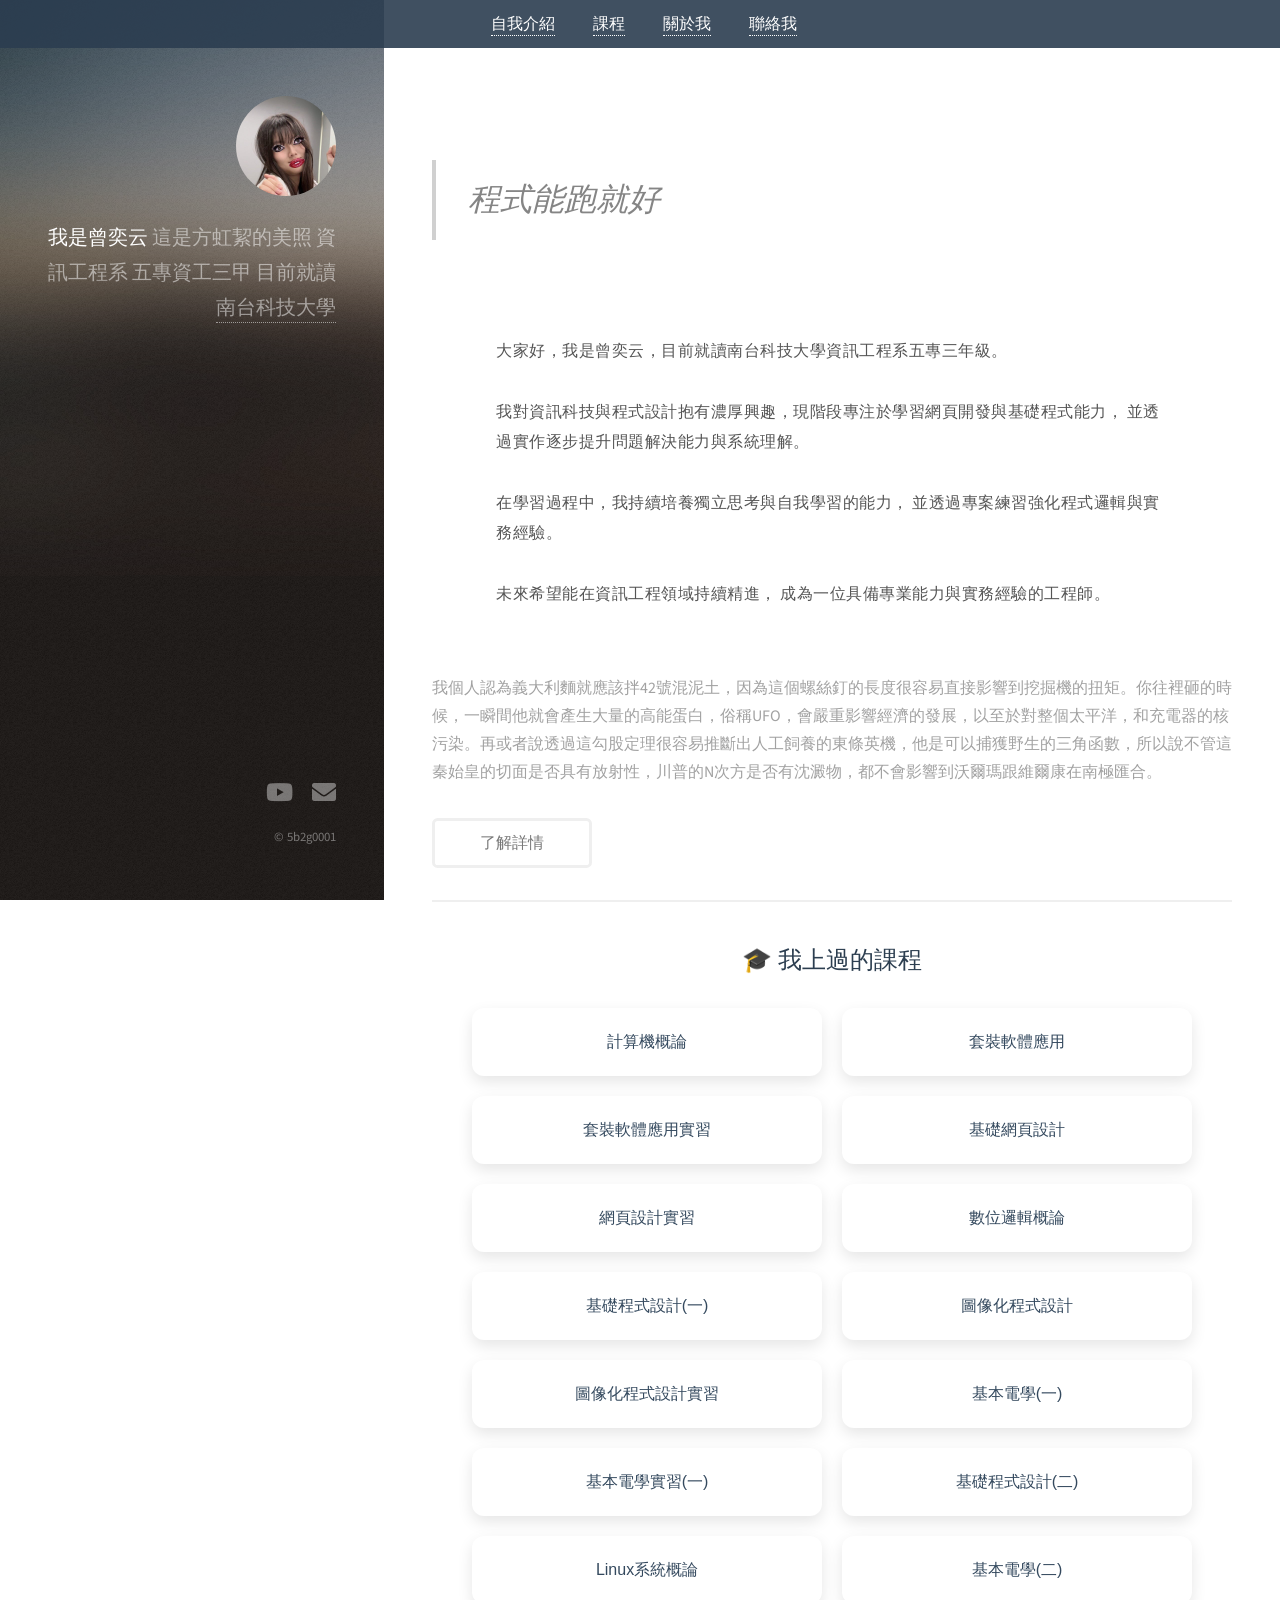
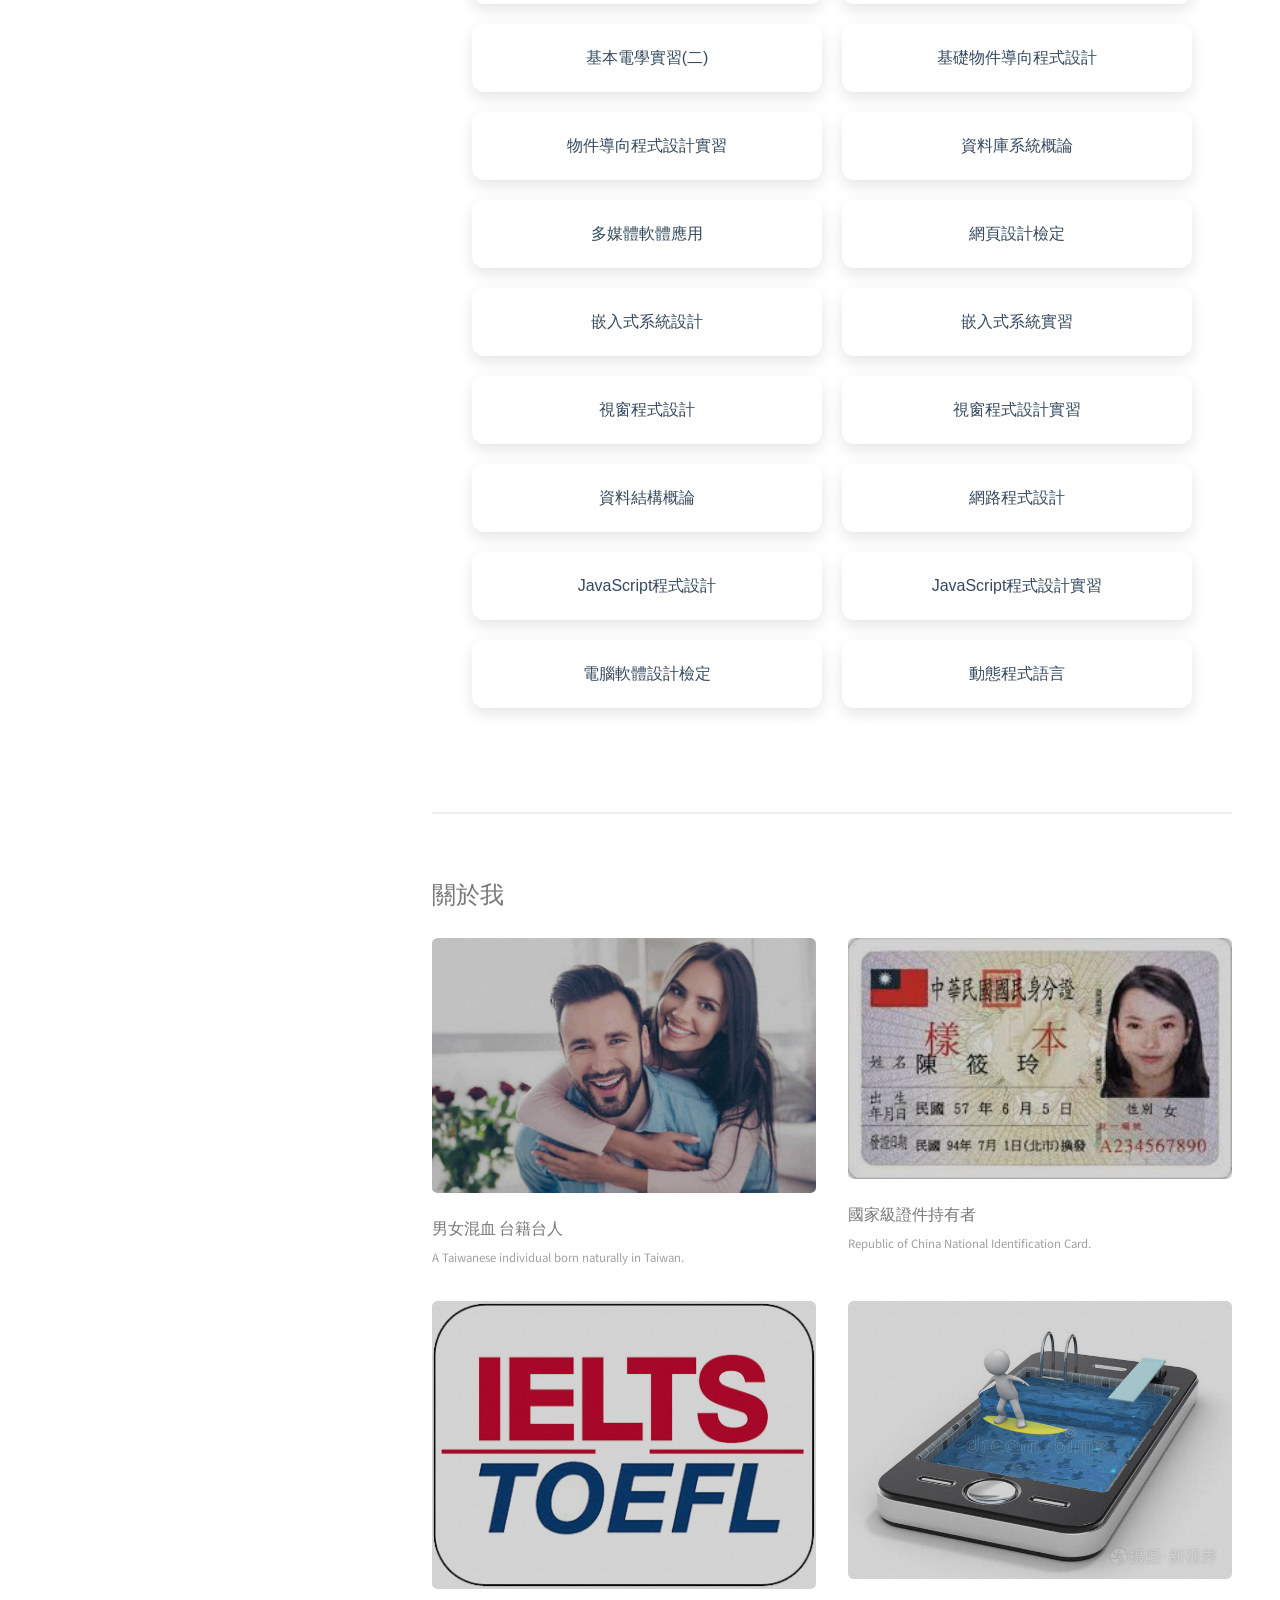
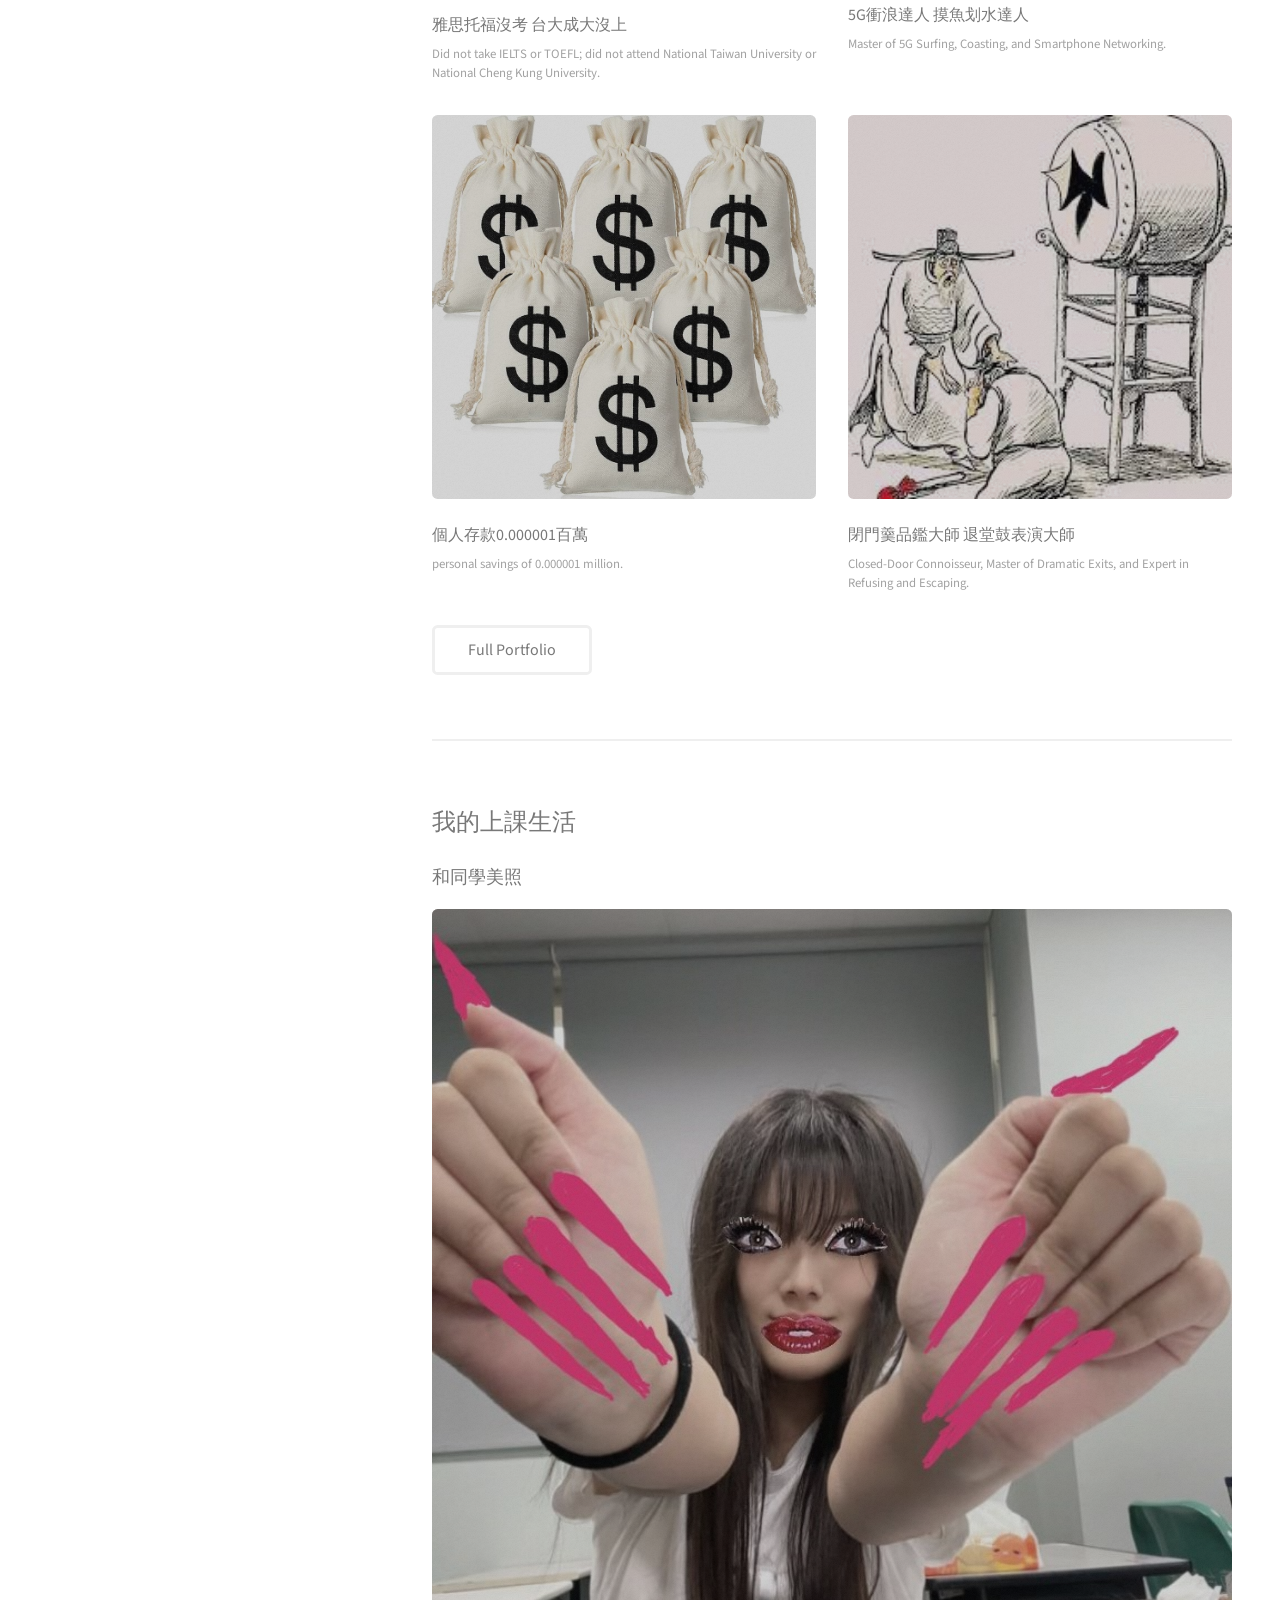
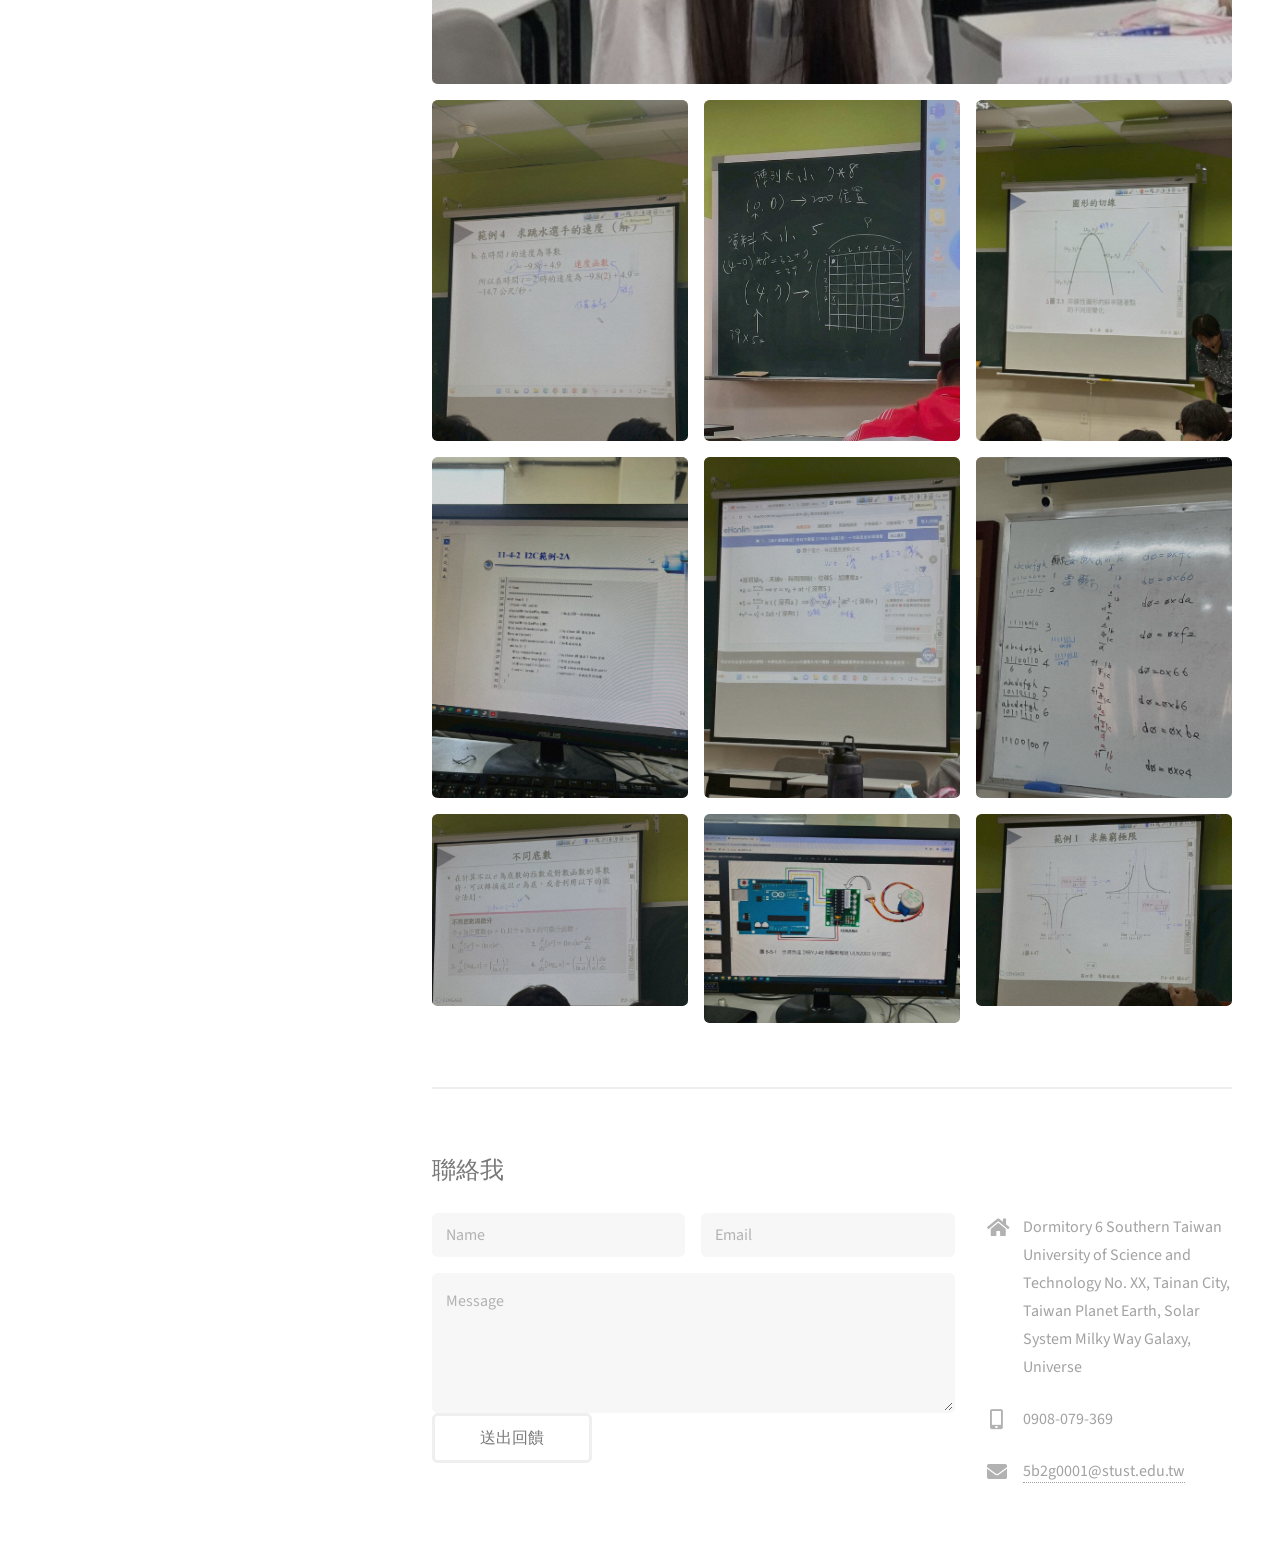
==== commit 83f78b3e: "3" ====
--- a/index.html
+++ b/index.html
@@ -12,8 +12,14 @@
 		<link rel="stylesheet" href="assets/css/main.css" />
 	</head>
 	<body class="is-preload">
-
-
+		<nav id="navbar">
+			<ul>
+			  <li><a href="#one">自我介紹</a></li>
+			  <li><a href="#my-courses">課程</a></li>
+			  <li><a href="#two">關於我</a></li>
+			  <li><a href="#three">聯絡我</a></li>
+			</ul>
+		  </nav>
 		<!-- Header -->
 			<header id="header">
 				<div class="inner">
--- a/assets/css/main.css
+++ b/assets/css/main.css
@@ -3218,4 +3218,43 @@
 				padding-left: 0;
 			}
 
-	}+	}
+
+	#navbar {
+		position: fixed;
+		top: 0;
+		width: 100%;
+		background: rgba(44, 62, 80, 0.9);
+		z-index: 999;
+	  }
+	  
+	  #navbar ul {
+		display: flex;
+		justify-content: center;
+		margin: 0;
+		padding: 10px;
+		list-style: none;
+	  }
+	  
+	  #navbar li {
+		margin: 0 15px;
+	  }
+	  
+	  #navbar a {
+		color: white;
+		text-decoration: none;
+		font-weight: 500;
+		transition: 0.3s;
+	  }
+	  
+	  #navbar a:hover {
+		color: #4ca1af;
+	  }
+
+	  html {
+		scroll-behavior: smooth;
+	  }
+
+	  section {
+		scroll-margin-top: 70px;
+	  }
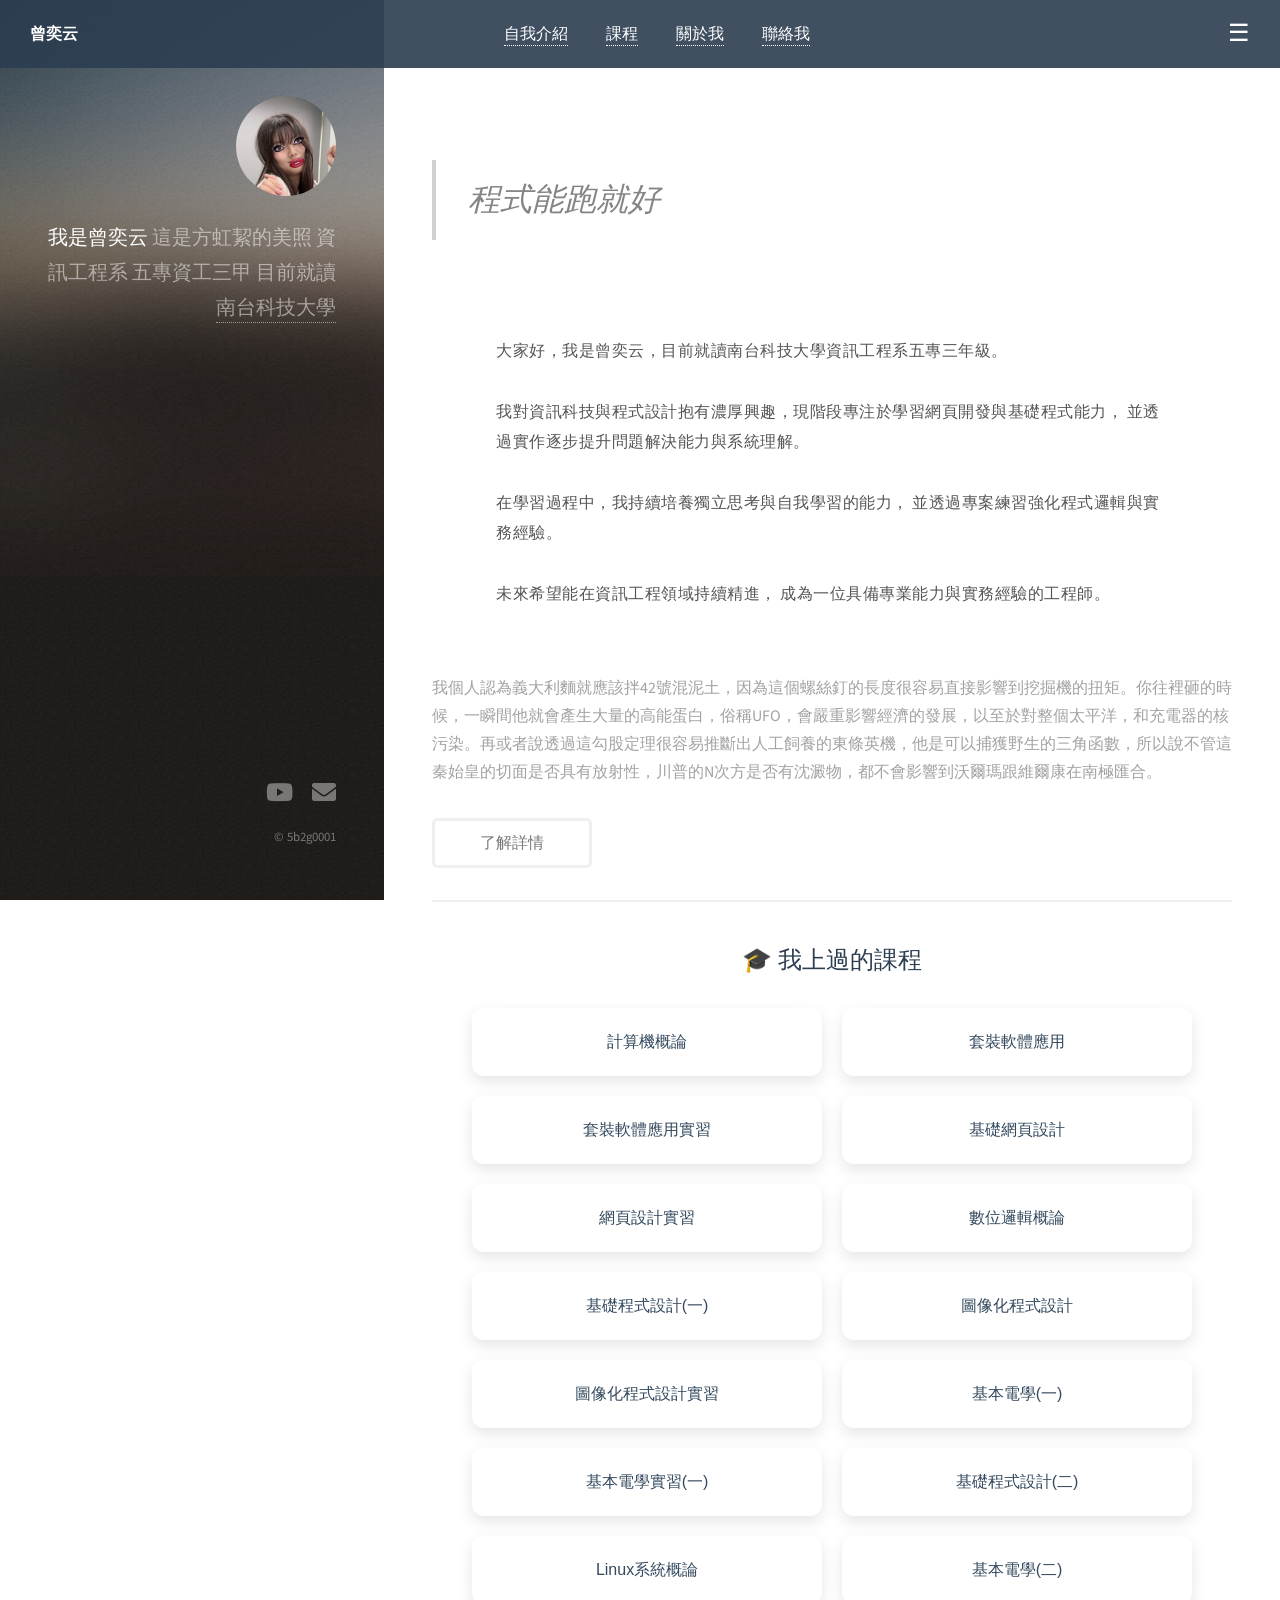
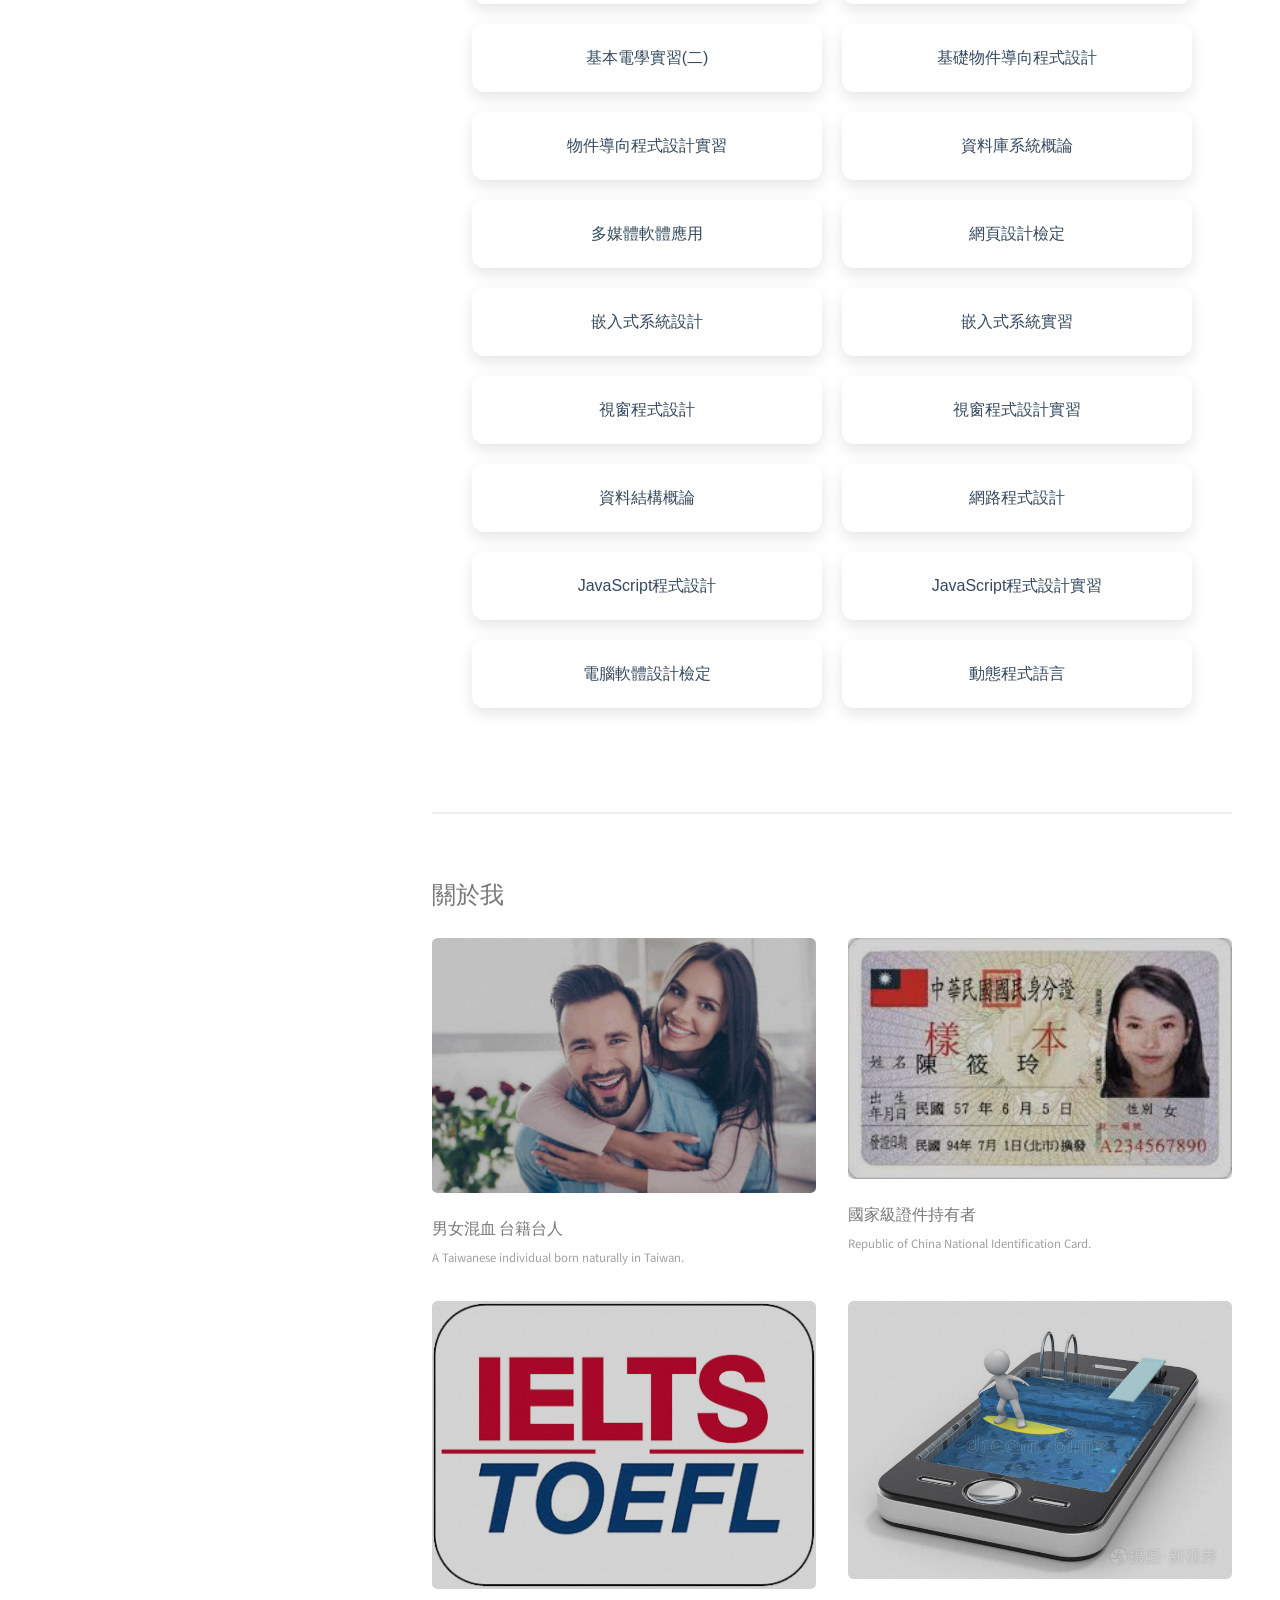
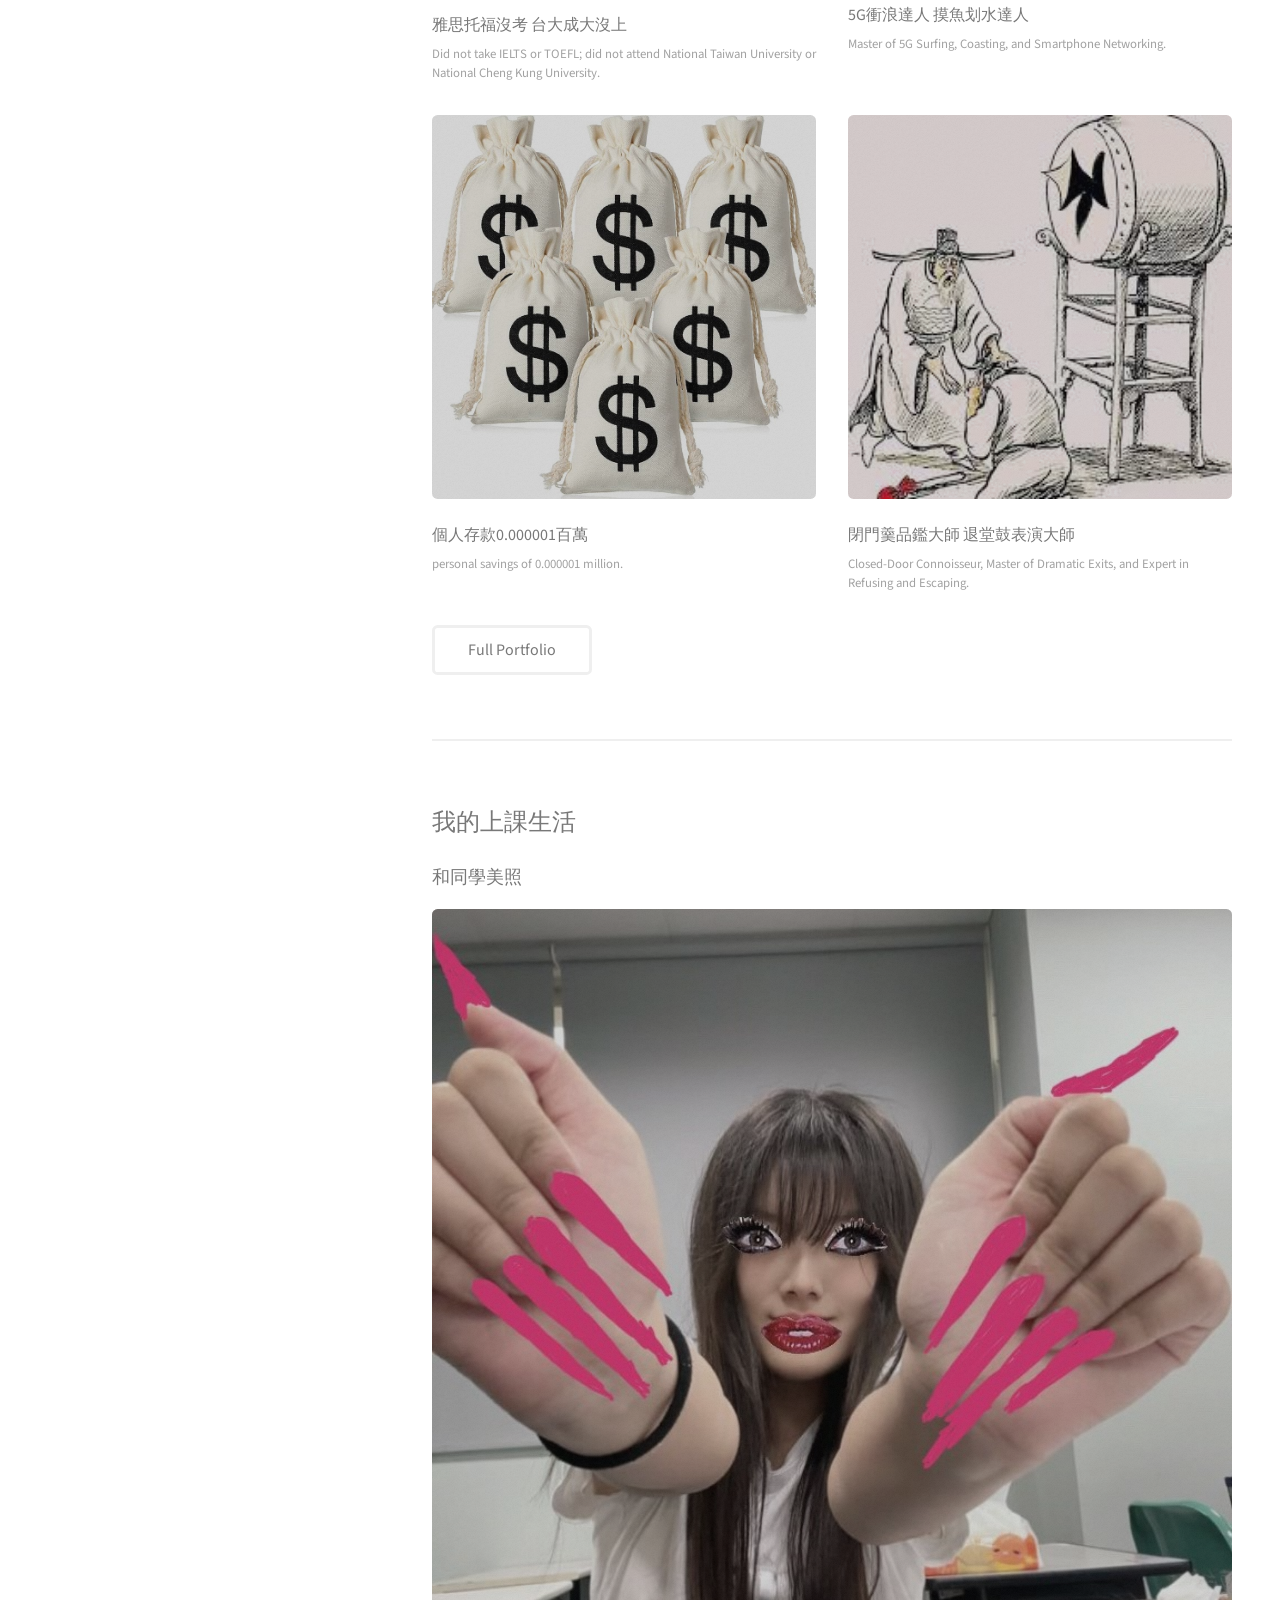
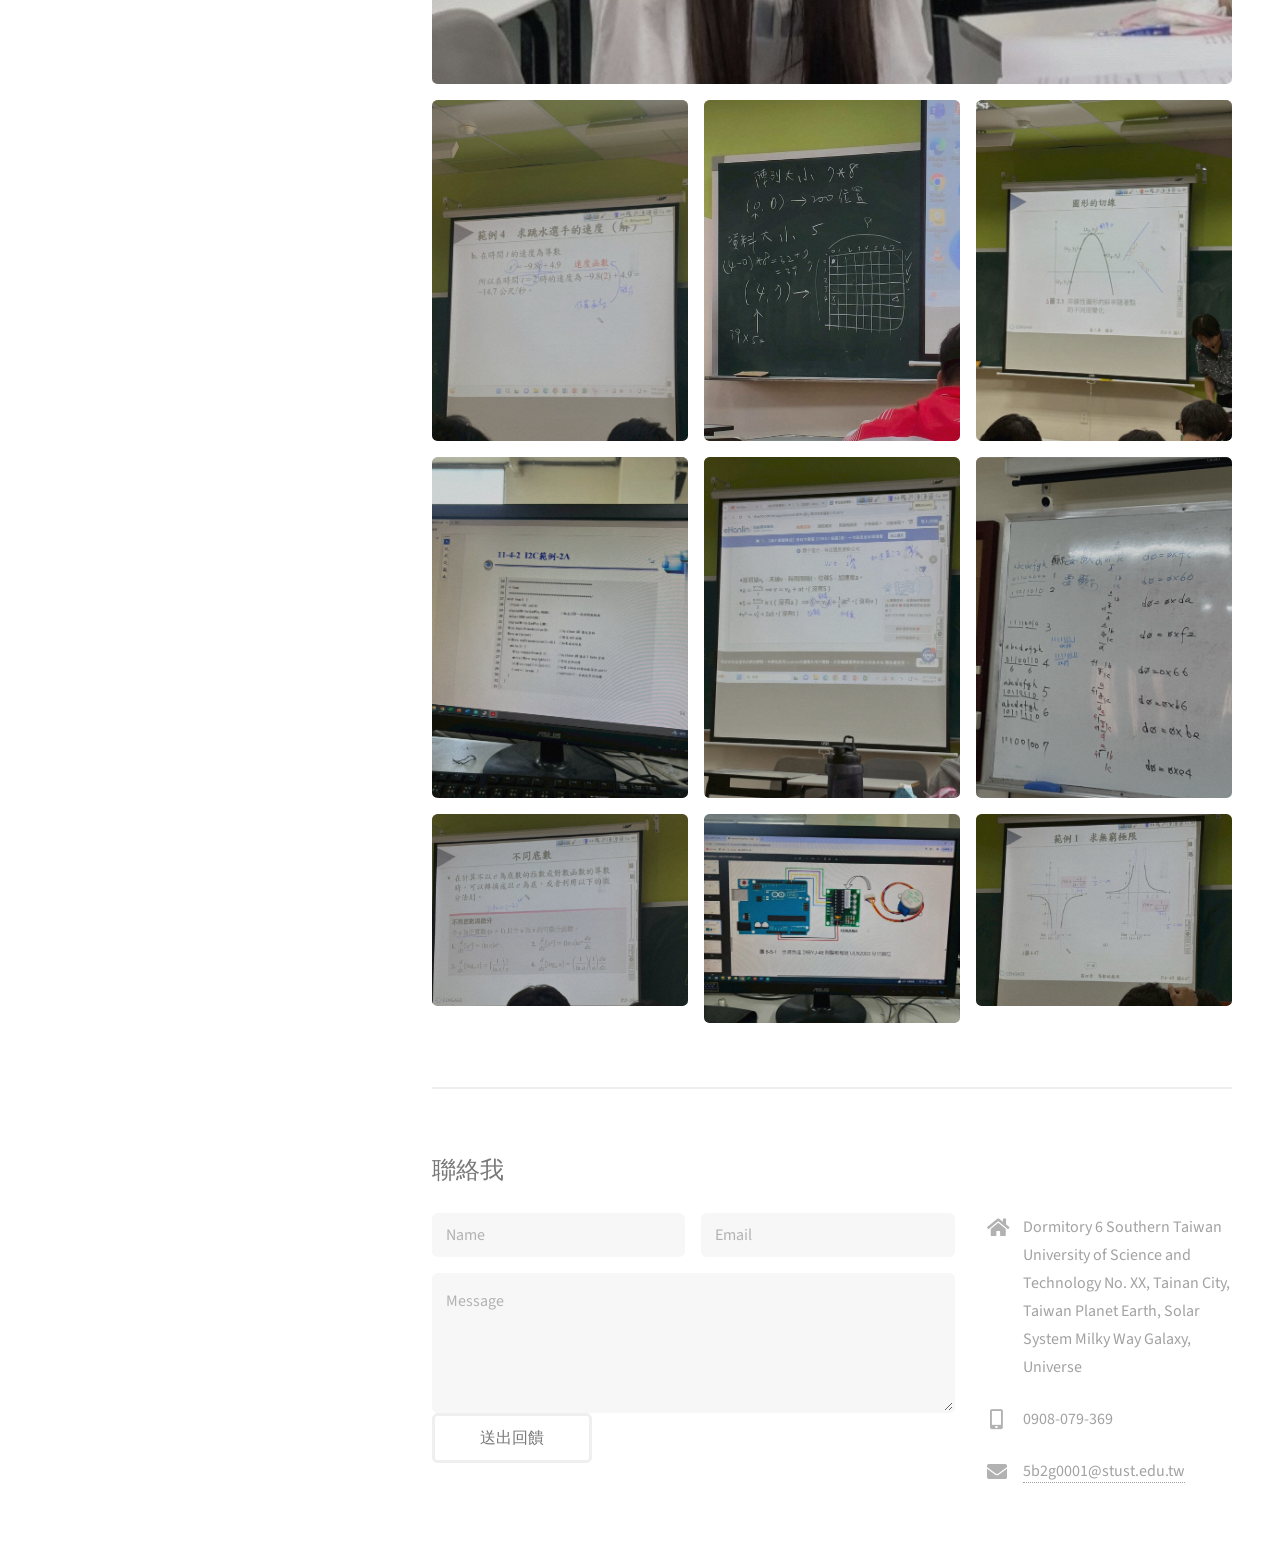
==== commit 2d9cc59d: "4" ====
--- a/index.html
+++ b/index.html
@@ -13,13 +13,34 @@
 	</head>
 	<body class="is-preload">
 		<nav id="navbar">
-			<ul>
-			  <li><a href="#one">自我介紹</a></li>
-			  <li><a href="#my-courses">課程</a></li>
-			  <li><a href="#two">關於我</a></li>
-			  <li><a href="#three">聯絡我</a></li>
-			</ul>
+			<div class="nav-container">
+			  
+			  <!-- 左邊 Logo -->
+			  <div class="logo">曾奕云</div>
+		  
+			  <!-- 導覽連結 -->
+			  <ul class="nav-links">
+				<li><a href="#one">自我介紹</a></li>
+				<li><a href="#my-courses">課程</a></li>
+				<li><a href="#two">關於我</a></li>
+				<li><a href="#three">聯絡我</a></li>
+			  </ul>
+		  
+			  <!-- 右邊 漢堡 -->
+			  <div class="menu-toggle" id="menu-toggle">☰</div>
+		  
+			</div>
 		  </nav>
+		  <!-- 半透明背景 -->
+<div id="overlay"></div>
+
+<!-- 側邊選單 -->
+<div id="side-menu">
+  <a href="#one">自我介紹</a>
+  <a href="#my-courses">課程</a>
+  <a href="#two">關於我</a>
+  <a href="#three">聯絡我</a>
+</div>
 		<!-- Header -->
 			<header id="header">
 				<div class="inner">
@@ -661,5 +682,67 @@
   });
 });
 </script>
+<script>
+	// 漢堡選單
+	const toggle = document.getElementById("menu-toggle");
+	const navLinks = document.querySelector(".nav-links");
+	
+	toggle.addEventListener("click", () => {
+	  navLinks.classList.toggle("show");
+	});
+	
+	// 滾動變透明
+	window.addEventListener("scroll", () => {
+	  const navbar = document.getElementById("navbar");
+	  navbar.classList.toggle("scrolled", window.scrollY > 50);
+	});
+	
+	// ⭐ 高亮目前區塊
+	const sections = document.querySelectorAll("section");
+	const navItems = document.querySelectorAll(".nav-links a");
+	
+	window.addEventListener("scroll", () => {
+	  let current = "";
+	
+	  sections.forEach(section => {
+		const sectionTop = section.offsetTop - 100;
+		if (window.scrollY >= sectionTop) {
+		  current = section.getAttribute("id");
+		}
+	  });
+	
+	  navItems.forEach(link => {
+		link.classList.remove("active");
+		if (link.getAttribute("href") === "#" + current) {
+		  link.classList.add("active");
+		}
+	  });
+	});
+	</script>
+	<script>
+		const menuBtn = document.getElementById("menu-toggle");
+		const sideMenu = document.getElementById("side-menu");
+		const overlay = document.getElementById("overlay");
+		
+		// 開啟選單
+		menuBtn.addEventListener("click", () => {
+		  sideMenu.classList.add("active");
+		  overlay.classList.add("active");
+		});
+		
+		// 點背景關閉
+		overlay.addEventListener("click", () => {
+		  sideMenu.classList.remove("active");
+		  overlay.classList.remove("active");
+		});
+		
+		// 點選單也自動關閉（加分✨）
+		document.querySelectorAll("#side-menu a").forEach(link => {
+		  link.addEventListener("click", () => {
+			sideMenu.classList.remove("active");
+			overlay.classList.remove("active");
+		  });
+		});
+		</script>
 	</body>
 </html>
--- a/assets/css/main.css
+++ b/assets/css/main.css
@@ -3257,4 +3257,152 @@
 
 	  section {
 		scroll-margin-top: 70px;
-	  }+	  }
+
+	  /* 平滑滾動 */
+html {
+	scroll-behavior: smooth;
+  }
+  
+  /* 導覽列 */
+  #navbar {
+	position: fixed;
+	top: 0;
+	width: 100%;
+	background: rgba(44, 62, 80, 0.9);
+	transition: 0.3s;
+	z-index: 999;
+  }
+  
+  /* 滾動時變透明 */
+  #navbar.scrolled {
+	background: rgba(44, 62, 80, 0.6);
+	backdrop-filter: blur(10px);
+  }
+  
+  .nav-container {
+	display: flex;
+	justify-content: space-between;
+	align-items: center;
+	padding: 10px 30px;
+  }
+  
+  .logo {
+	color: white;
+	font-weight: bold;
+  }
+  
+  /* 導覽連結 */
+  .nav-links {
+	display: flex;
+	list-style: none;
+  }
+  
+  .nav-links li {
+	margin: 0 15px;
+  }
+  
+  .nav-links a {
+	color: white;
+	text-decoration: none;
+	transition: 0.3s;
+  }
+  
+  /* hover */
+  .nav-links a:hover {
+	color: #4ca1af;
+  }
+  
+  /* ⭐ 高亮目前區塊 */
+  .nav-links a.active {
+	color: #4ca1af;
+	border-bottom: 2px solid #4ca1af;
+  }
+  
+  /* 漢堡按鈕 */
+  .menu-toggle {
+	display: block;   /* ← 改這行 */
+	font-size: 1.5em;
+	color: white;
+	cursor: pointer;
+  }
+
+ 
+  /* 手機版 */
+  @media (max-width: 768px) {
+	.nav-links {
+	  position: absolute;
+	  top: 60px;
+	  right: 0;
+	  background: rgba(44, 62, 80, 0.95);
+	  flex-direction: column;
+	  width: 200px;
+	  display: none;
+	}
+  
+	.nav-links.show {
+	  display: flex;
+	}
+  
+	.nav-links li {
+	  margin: 15px;
+	}
+  
+	.menu-toggle {
+	  display: block;
+	}
+  }
+  
+  /* 避免被導覽列擋住 */
+  section {
+	scroll-margin-top: 80px;
+  }
+
+  /* 側邊選單 */
+#side-menu {
+	position: fixed;
+	top: 0;
+	right: -250px; /* ← 藏在右邊 */
+	width: 250px;
+	height: 100%;
+	background: #2c3e50;
+	display: flex;
+	flex-direction: column;
+	padding-top: 80px;
+	transition: 0.3s;
+	z-index: 1000;
+  }
+  
+  /* 展開 */
+  #side-menu.active {
+	right: 0;
+  }
+  
+  /* 選單連結 */
+  #side-menu a {
+	color: white;
+	padding: 15px 30px;
+	text-decoration: none;
+	transition: 0.2s;
+  }
+  
+  #side-menu a:hover {
+	background: #34495e;
+  }
+  
+  /* 半透明背景 */
+  #overlay {
+	position: fixed;
+	top: 0;
+	left: 0;
+	width: 100%;
+	height: 100%;
+	background: rgba(0,0,0,0.5);
+	display: none;
+	z-index: 999;
+  }
+  
+  /* 顯示背景 */
+  #overlay.active {
+	display: block;
+  }
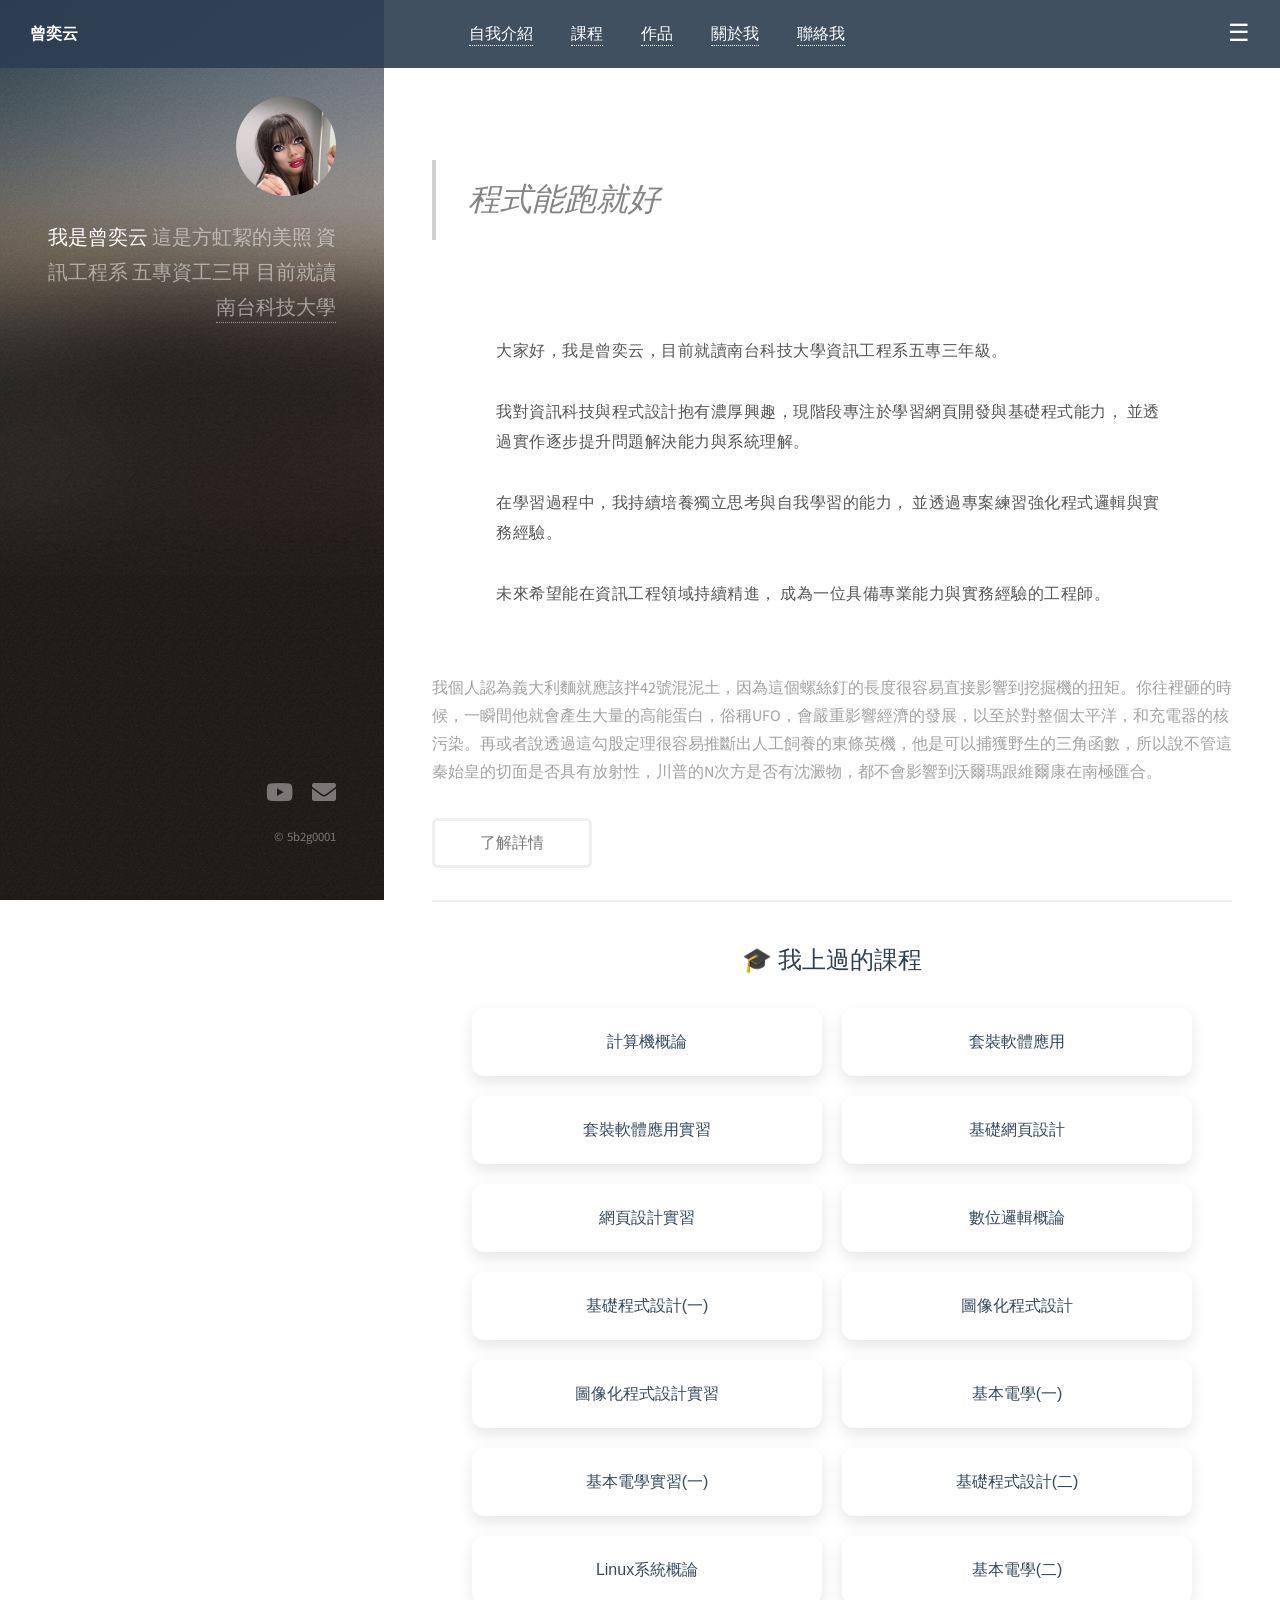
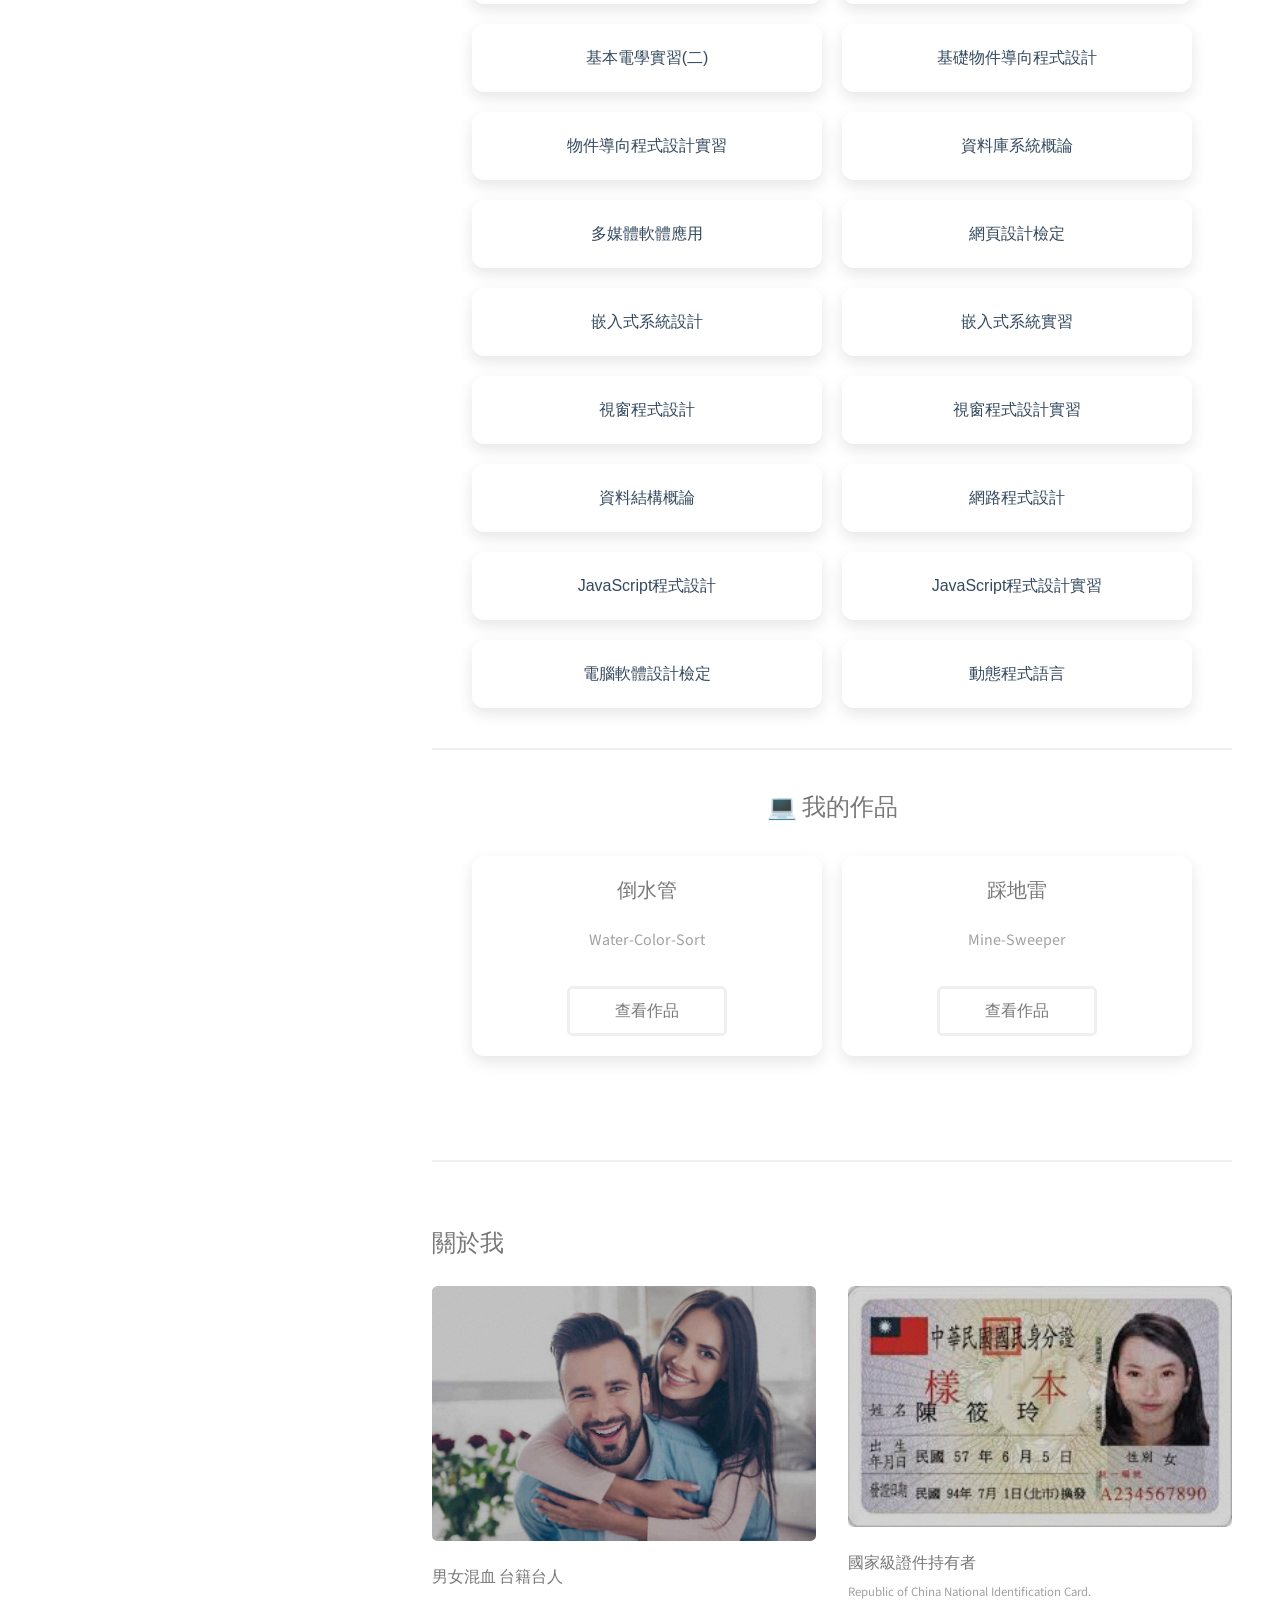
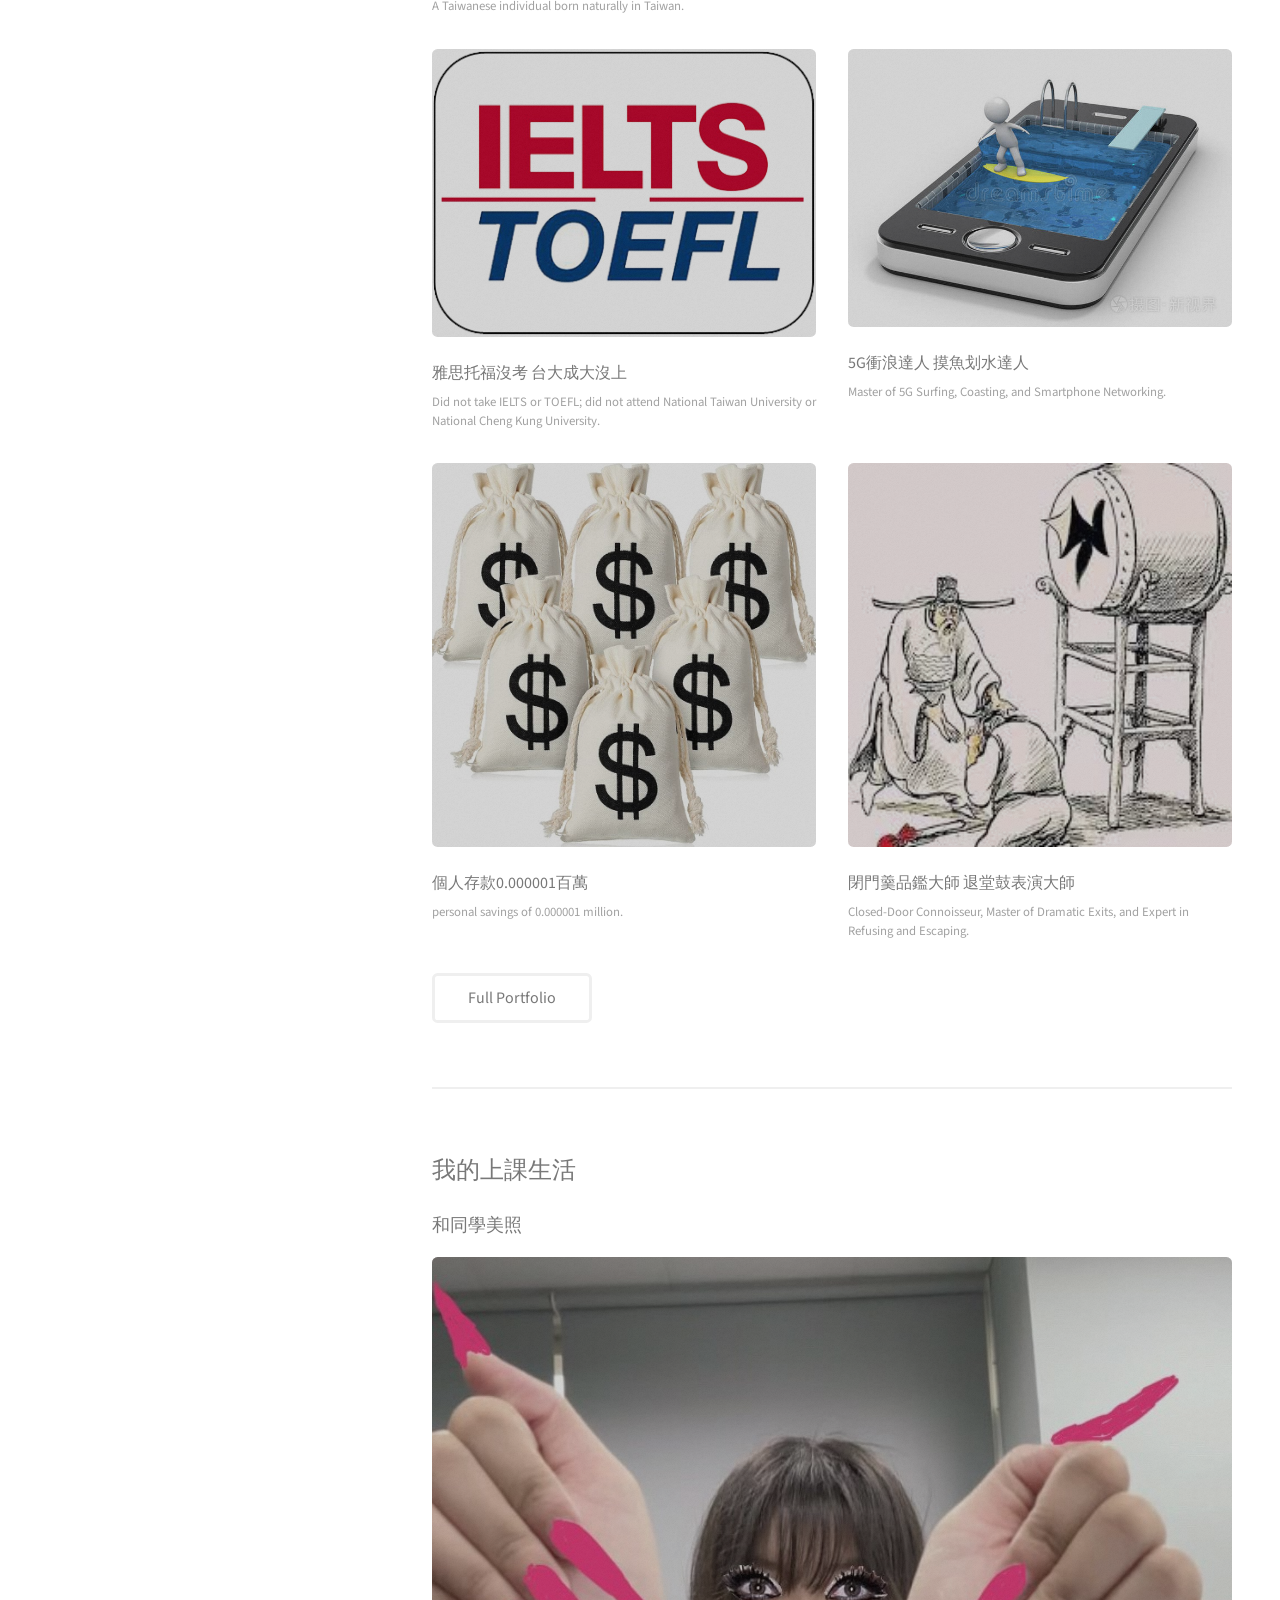
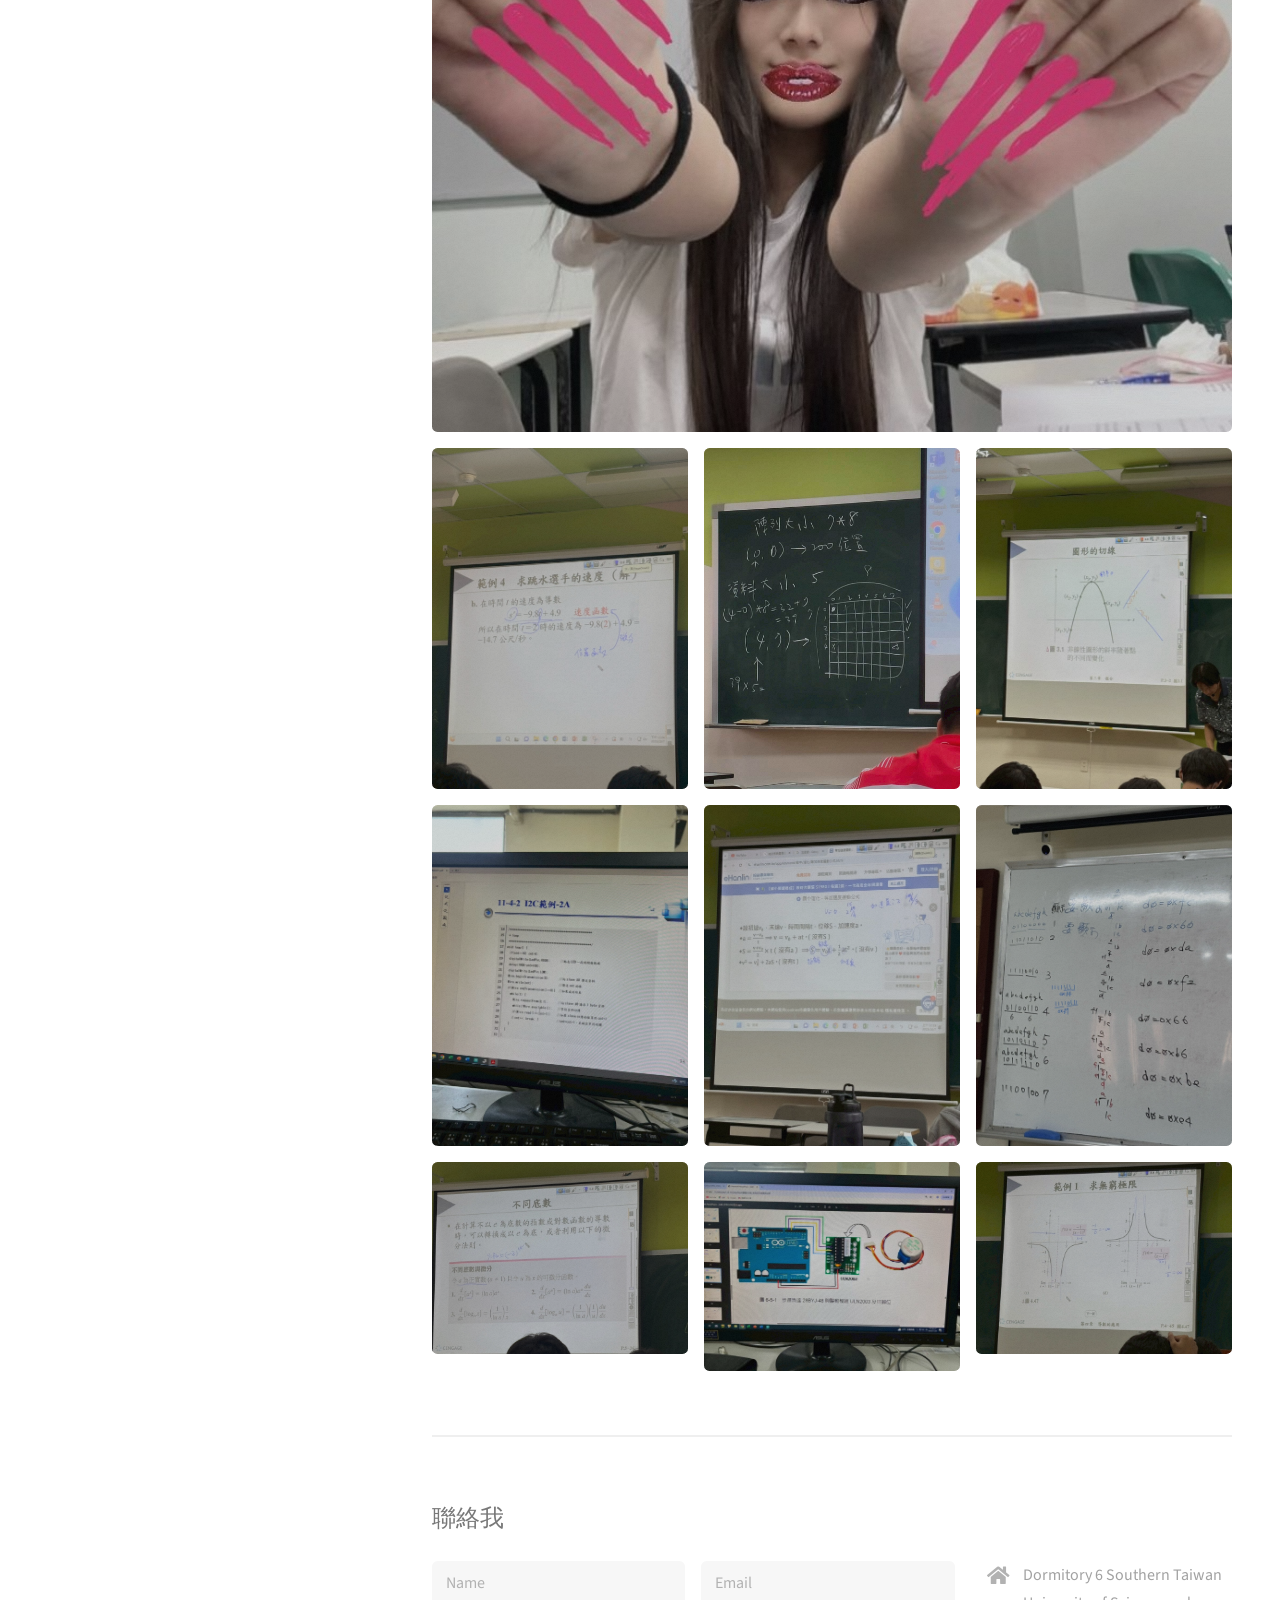
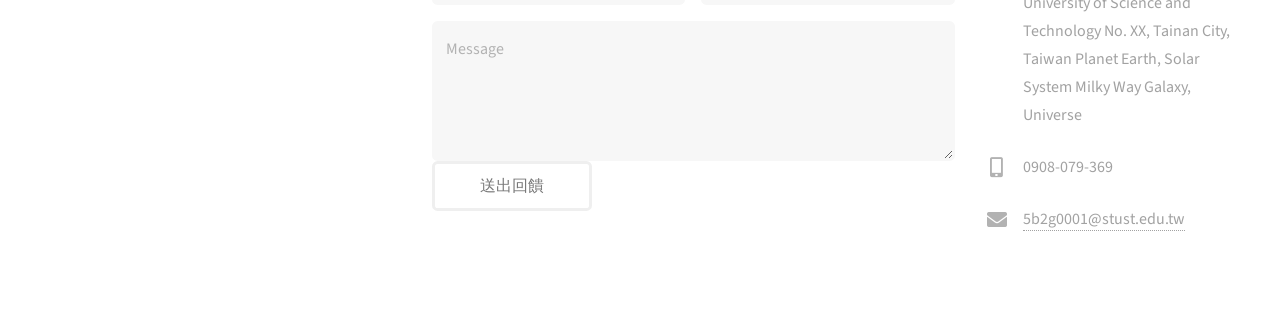
==== commit 11c0ea4c: "1" ====
--- a/index.html
+++ b/index.html
@@ -22,6 +22,7 @@
 			  <ul class="nav-links">
 				<li><a href="#one">自我介紹</a></li>
 				<li><a href="#my-courses">課程</a></li>
+				<li><a href="#projects">作品</a></li>
 				<li><a href="#two">關於我</a></li>
 				<li><a href="#three">聯絡我</a></li>
 			  </ul>
@@ -38,6 +39,7 @@
 <div id="side-menu">
   <a href="#one">自我介紹</a>
   <a href="#my-courses">課程</a>
+  <a href="#projects">作品</a>
   <a href="#two">關於我</a>
   <a href="#three">聯絡我</a>
 </div>
@@ -177,6 +179,41 @@
     <div class="course-card">動態程式語言</div>
   </div>
 </section>
+
+<section id="projects" style="padding:40px; max-width:900px; margin:auto;">
+	<h2 style="text-align:center;">💻 我的作品</h2>
+
+	<div style="display:grid; grid-template-columns: repeat(auto-fit, minmax(250px, 1fr)); gap:20px; margin-top:30px;">
+
+		<div class="project-card">
+			<h3>倒水管</h3>
+			<p>Water-Color-Sort</p>
+			<a href="https://tzengyi-yun.github.io/Water-Color-Sort-0325/" target="_blank" class="button">查看作品</a>
+		</div>
+
+		<div class="project-card">
+			<h3>踩地雷</h3>
+			<p>Mine-Sweeper</p>
+			<a href="https://tzengyi-yun.github.io/Mine-Sweeper/" target="_blank" class="button">查看作品</a>
+		</div>
+
+	</div>
+</section>
+
+<style>
+.project-card {
+	background: #fff;
+	padding: 20px;
+	border-radius: 12px;
+	box-shadow: 0 6px 15px rgba(0,0,0,0.1);
+	text-align: center;
+	transition: 0.2s;
+}
+.project-card:hover {
+	transform: translateY(-5px);
+}
+</style>
+
 
 <style>
 .course-card {
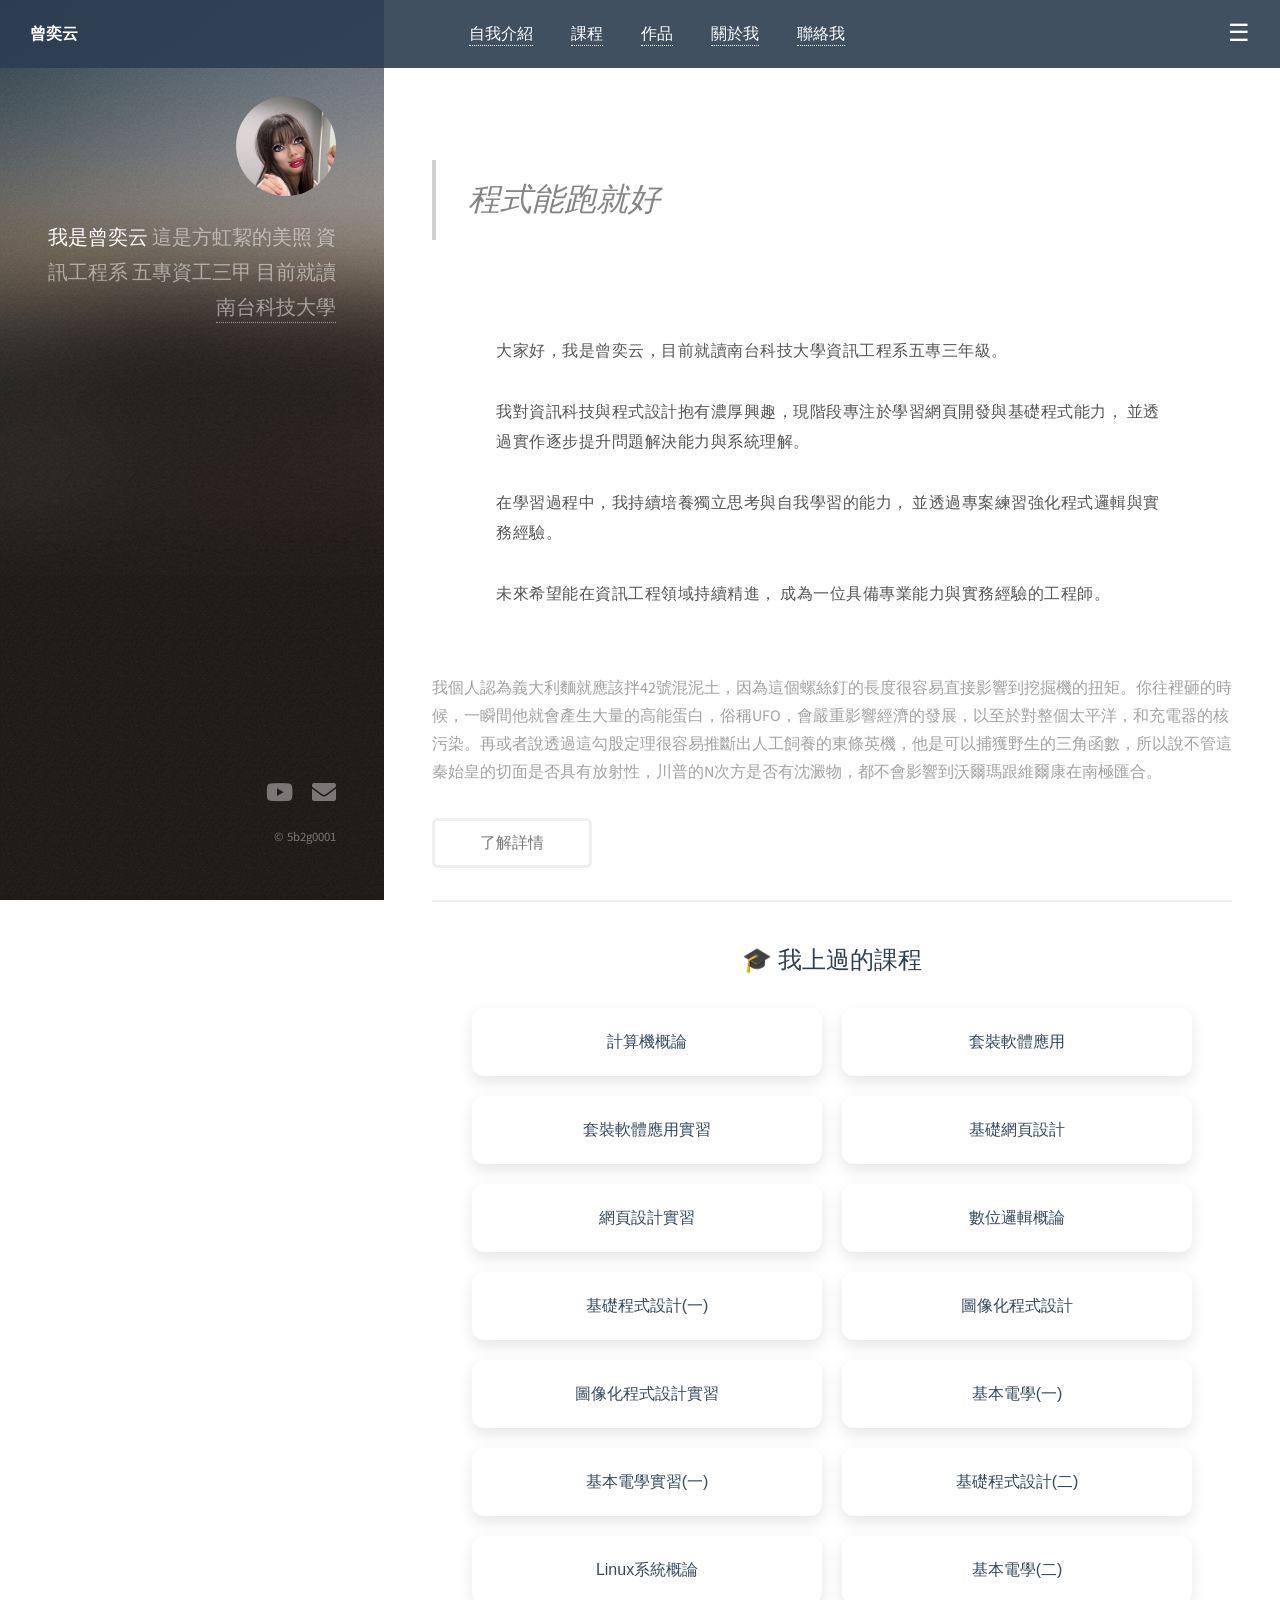
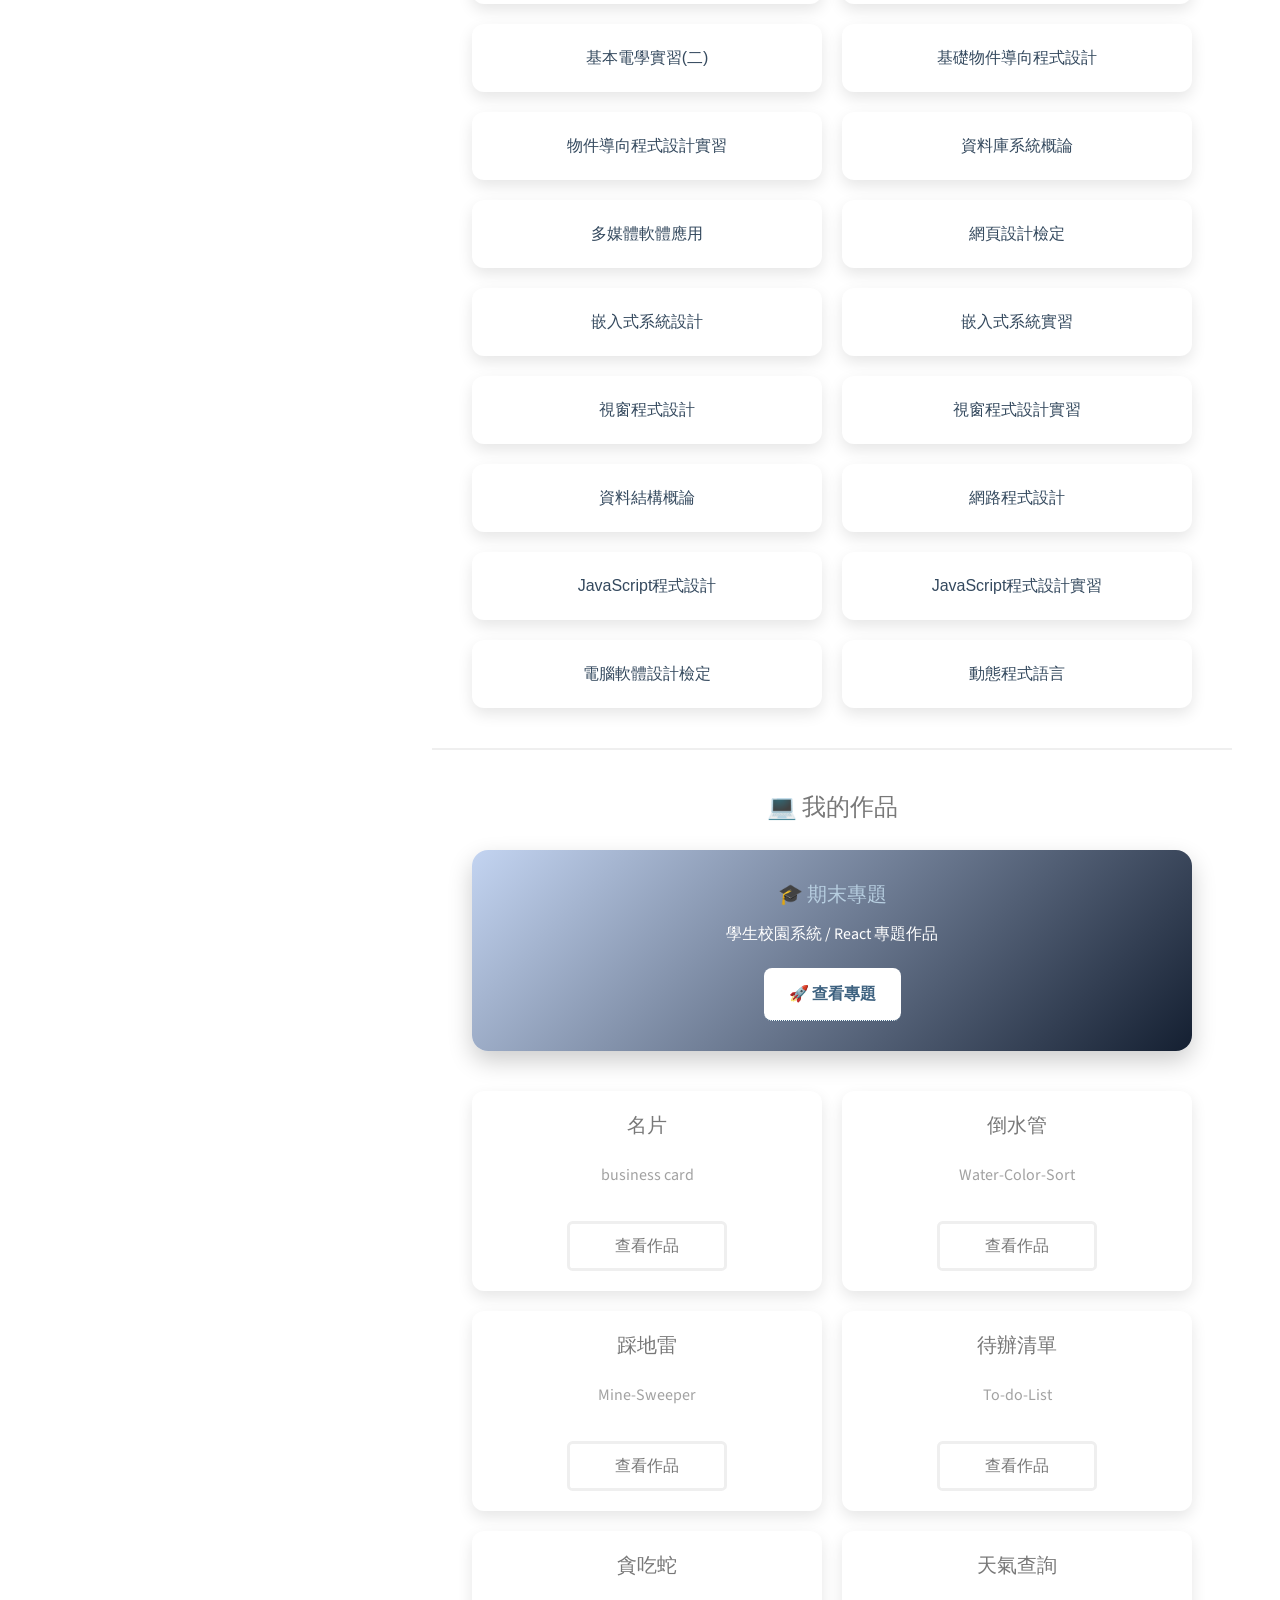
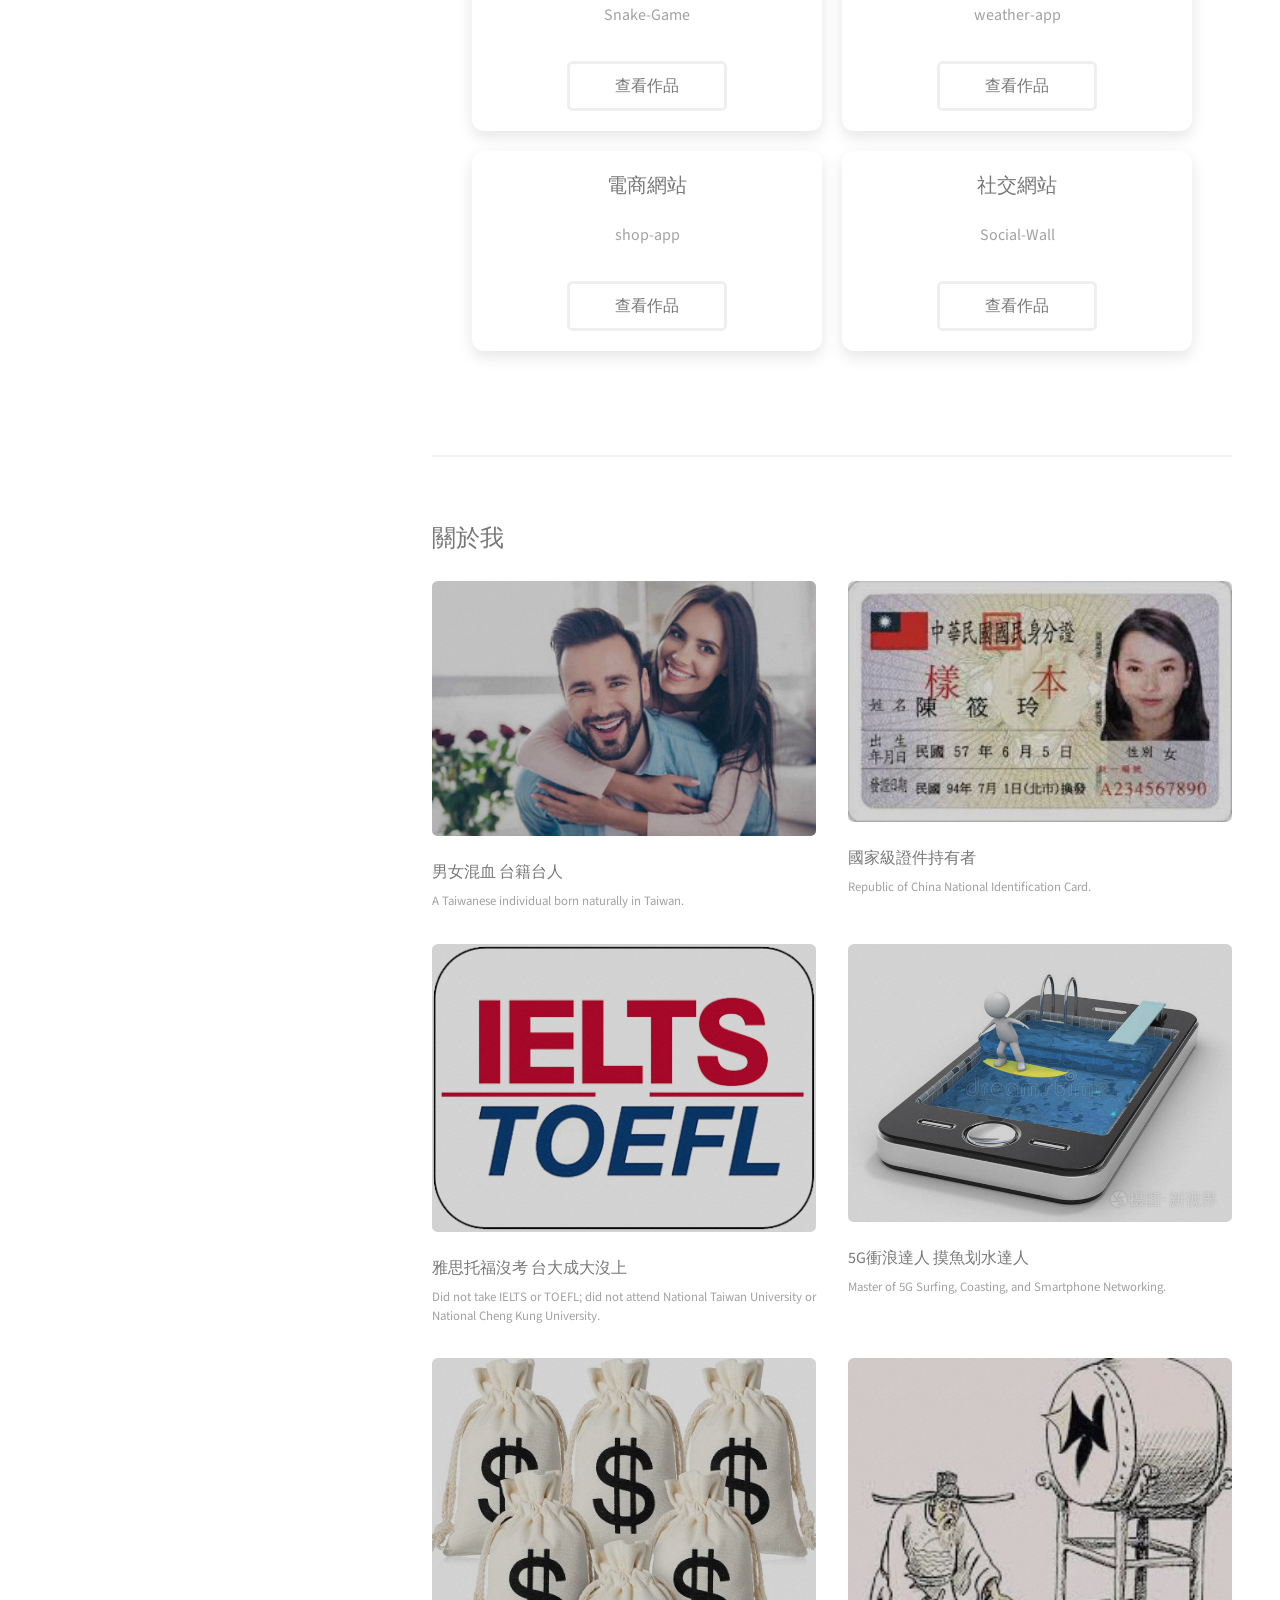
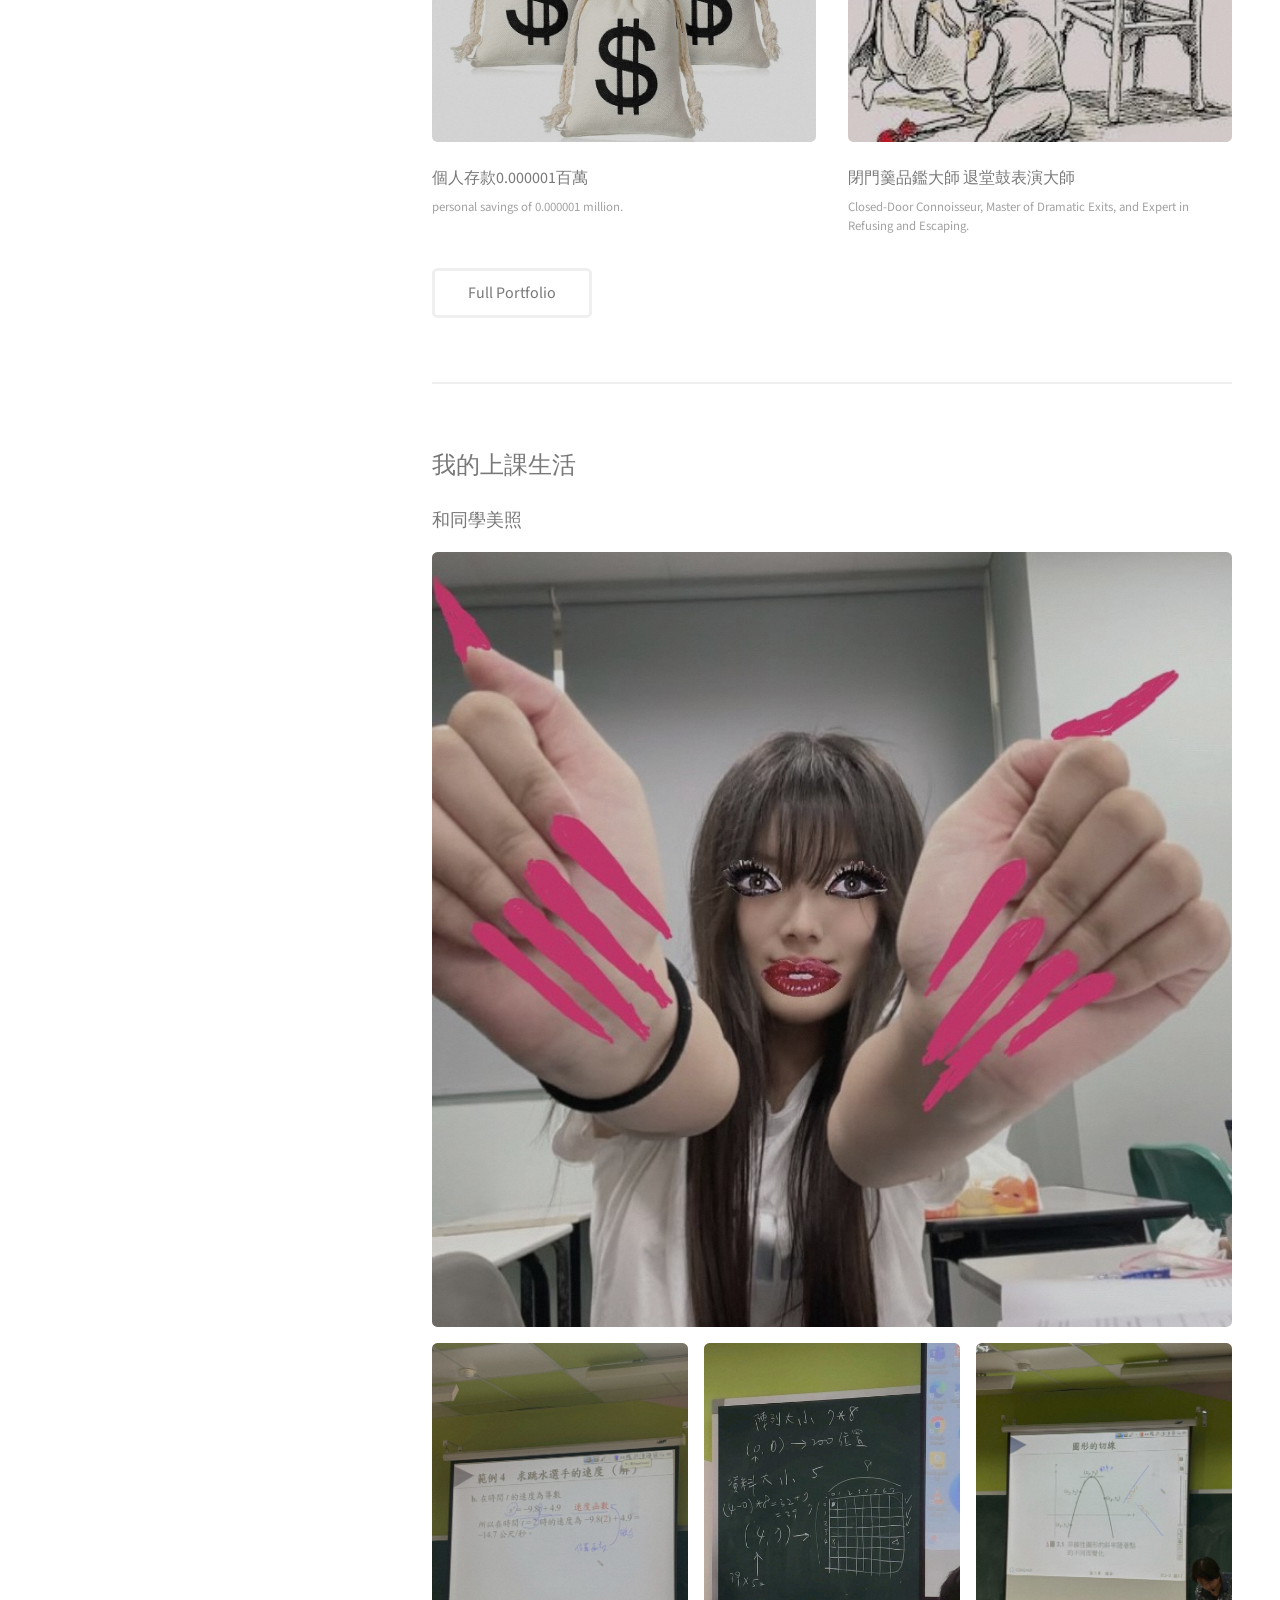
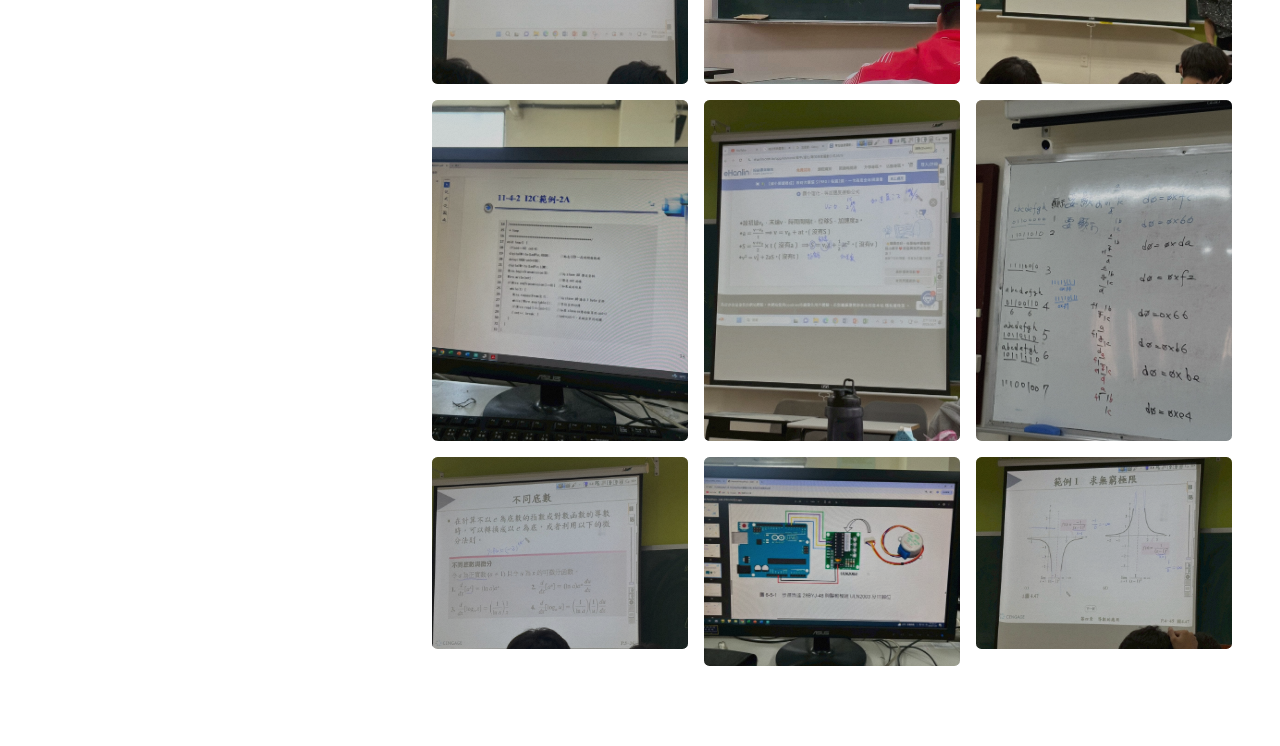
==== commit 0a211b8d: "0617" ====
--- a/index.html
+++ b/index.html
@@ -183,7 +183,42 @@
 <section id="projects" style="padding:40px; max-width:900px; margin:auto;">
 	<h2 style="text-align:center;">💻 我的作品</h2>
 
+	<div style="
+  background: linear-gradient(135deg, #c3d4f1, #141f31);
+  color: white;
+  padding: 30px;
+  border-radius: 16px;
+  margin: 20px 0 40px 0;
+  text-align: center;
+  box-shadow: 0 10px 25px rgba(0,0,0,0.2);
+">
+
+  <h3 style="margin-bottom:10px; color:#b7cee0;">🎓 期末專題</h2>
+  <p style="margin-bottom:20px;">學生校園系統 / React 專題作品</p>
+
+  <a href="https://student-app-5d0ef.web.app"
+     target="_blank"
+     style="
+       display:inline-block;
+       padding:12px 25px;
+       background:white;
+       color:#3e6280;
+       border-radius:8px;
+       font-weight:bold;
+       text-decoration:none;
+     ">
+    🚀 查看專題
+  </a>
+
+</div>
+
 	<div style="display:grid; grid-template-columns: repeat(auto-fit, minmax(250px, 1fr)); gap:20px; margin-top:30px;">
+
+		<div class="project-card">
+			<h3>名片</h3>
+			<p>business card</p>
+			<a href="https://tzengyi-yun.github.io/my-first-app/" target="_blank" class="button">查看作品</a>
+		</div>
 
 		<div class="project-card">
 			<h3>倒水管</h3>
@@ -195,6 +230,36 @@
 			<h3>踩地雷</h3>
 			<p>Mine-Sweeper</p>
 			<a href="https://tzengyi-yun.github.io/Mine-Sweeper/" target="_blank" class="button">查看作品</a>
+		</div>
+
+		<div class="project-card">
+			<h3>待辦清單</h3>
+			<p>To-do-List</p>
+			<a href="https://tzengyi-yun.github.io/To-do-List/" target="_blank" class="button">查看作品</a>
+		</div>
+
+		<div class="project-card">
+			<h3>貪吃蛇</h3>
+			<p>Snake-Game</p>
+			<a href="https://tzengyi-yun.github.io/Snake-Game/" target="_blank" class="button">查看作品</a>
+		</div>
+
+		<div class="project-card">
+			<h3>天氣查詢</h3>
+			<p>weather-app</p>
+			<a href="https://tzengyi-yun.github.io/weather-app/" target="_blank" class="button">查看作品</a>
+		</div>
+
+		<div class="project-card">
+			<h3>電商網站</h3>
+			<p>shop-app</p>
+			<a href="https://tzengyi-yun.github.io/shop-app/" target="_blank" class="button">查看作品</a>
+		</div>
+
+		<div class="project-card">
+			<h3>社交網站</h3>
+			<p>Social-Wall</p>
+			<a href="https://tzengyi-yun.github.io/Mini-Social-Wall/" target="_blank" class="button">查看作品</a>
 		</div>
 
 	</div>
@@ -290,357 +355,6 @@
 								<div class="col-4"><span class="image fit"><img src="images\1774082203914.jpg" alt="" /></span></div>
 							</div>
 						</div>
-<!--
-						<h5>Left &amp; Right</h5>
-						<p><span class="image left"><img src="images/avatar.jpg" alt="" /></span>Fringilla nisl. Donec accumsan interdum nisi, quis tincidunt felis sagittis eget. tempus euismod. Vestibulum ante ipsum primis in faucibus vestibulum. Blandit adipiscing eu felis iaculis volutpat ac adipiscing accumsan eu faucibus. Integer ac pellentesque praesent tincidunt felis sagittis eget. tempus euismod. Vestibulum ante ipsum primis in faucibus vestibulum. Blandit adipiscing eu felis iaculis volutpat ac adipiscing accumsan eu faucibus. Integer ac pellentesque praesent. Donec accumsan interdum nisi, quis tincidunt felis sagittis eget. tempus euismod. Vestibulum ante ipsum primis in faucibus vestibulum. Blandit adipiscing eu felis iaculis volutpat ac adipiscing accumsan eu faucibus. Integer ac pellentesque praesent tincidunt felis sagittis eget. tempus euismod. Vestibulum ante ipsum primis in faucibus vestibulum. Blandit adipiscing eu felis iaculis volutpat ac adipiscing accumsan eu faucibus. Integer ac pellentesque praesent.</p>
-						<p><span class="image right"><img src="images/avatar.jpg" alt="" /></span>Fringilla nisl. Donec accumsan interdum nisi, quis tincidunt felis sagittis eget. tempus euismod. Vestibulum ante ipsum primis in faucibus vestibulum. Blandit adipiscing eu felis iaculis volutpat ac adipiscing accumsan eu faucibus. Integer ac pellentesque praesent tincidunt felis sagittis eget. tempus euismod. Vestibulum ante ipsum primis in faucibus vestibulum. Blandit adipiscing eu felis iaculis volutpat ac adipiscing accumsan eu faucibus. Integer ac pellentesque praesent. Donec accumsan interdum nisi, quis tincidunt felis sagittis eget. tempus euismod. Vestibulum ante ipsum primis in faucibus vestibulum. Blandit adipiscing eu felis iaculis volutpat ac adipiscing accumsan eu faucibus. Integer ac pellentesque praesent tincidunt felis sagittis eget. tempus euismod. Vestibulum ante ipsum primis in faucibus vestibulum. Blandit adipiscing eu felis iaculis volutpat ac adipiscing accumsan eu faucibus. Integer ac pellentesque praesent.</p>
-					-->
-					</section>
-
-
-				<!-- Three -->
-					<section id="three">
-						<h2>聯絡我</h2>
-						<div class="row">
-							<div class="col-8 col-12-small">
-								<form id="feedback-form">
-	<div class="row gtr-uniform gtr-50">
-		<div class="col-6 col-12-xsmall">
-			<input type="text" name="name" placeholder="Name" required />
-		</div>
-		<div class="col-6 col-12-xsmall">
-			<input type="email" name="email" placeholder="Email" required />
-		</div>
-		<div class="col-12">
-			<textarea name="message" placeholder="Message" rows="4" required></textarea>
-		</div>
-	</div>
-
-	<ul class="actions">
-		<li><input type="submit" value="送出回饋" id="submit-btn" /></li>
-	</ul>
-</form>
-
-<p id="status"></p>
-
-							</div>
-							<div class="col-4 col-12-small">
-								<ul class="labeled-icons">
-									<li>
-										<h3 class="icon solid fa-home"><span class="label">Address</span></h3>
-										Dormitory 6
-                                        Southern Taiwan University of Science and Technology
-                                        No. XX, Tainan City, Taiwan
-                                        Planet Earth, Solar System
-                                        Milky Way Galaxy, Universe
-									</li>
-									<li>
-										<h3 class="icon solid fa-mobile-alt"><span class="label">Phone</span></h3>
-										0908-079-369
-									</li>
-									<li>
-										<h3 class="icon solid fa-envelope"><span class="label">Email</span></h3>
-										<a href="mailto:5b2g0001@stust.edu.tw">5b2g0001@stust.edu.tw</a>
-									</li>
-								</ul>
-							</div>
-						</div>
-					</section>
-
-				<!-- Four -->
-				<!--
-					<section id="four">
-						<h2>Elements</h2>
-
-						<section>
-							<h4>Text</h4>
-							<p>This is <b>bold</b> and this is <strong>strong</strong>. This is <i>italic</i> and this is <em>emphasized</em>.
-							This is <sup>superscript</sup> text and this is <sub>subscript</sub> text.
-							This is <u>underlined</u> and this is code: <code>for (;;) { ... }</code>. Finally, <a href="#">this is a link</a>.</p>
-							<hr />
-							<header>
-								<h4>Heading with a Subtitle</h4>
-								<p>Lorem ipsum dolor sit amet nullam id egestas urna aliquam</p>
-							</header>
-							<p>Nunc lacinia ante nunc ac lobortis. Interdum adipiscing gravida odio porttitor sem non mi integer non faucibus ornare mi ut ante amet placerat aliquet. Volutpat eu sed ante lacinia sapien lorem accumsan varius montes viverra nibh in adipiscing blandit tempus accumsan.</p>
-							<header>
-								<h5>Heading with a Subtitle</h5>
-								<p>Lorem ipsum dolor sit amet nullam id egestas urna aliquam</p>
-							</header>
-							<p>Nunc lacinia ante nunc ac lobortis. Interdum adipiscing gravida odio porttitor sem non mi integer non faucibus ornare mi ut ante amet placerat aliquet. Volutpat eu sed ante lacinia sapien lorem accumsan varius montes viverra nibh in adipiscing blandit tempus accumsan.</p>
-							<hr />
-							<h2>Heading Level 2</h2>
-							<h3>Heading Level 3</h3>
-							<h4>Heading Level 4</h4>
-							<h5>Heading Level 5</h5>
-							<h6>Heading Level 6</h6>
-							<hr />
-							<h5>Blockquote</h5>
-							<blockquote>Fringilla nisl. Donec accumsan interdum nisi, quis tincidunt felis sagittis eget tempus euismod. Vestibulum ante ipsum primis in faucibus vestibulum. Blandit adipiscing eu felis iaculis volutpat ac adipiscing accumsan faucibus. Vestibulum ante ipsum primis in faucibus lorem ipsum dolor sit amet nullam adipiscing eu felis.</blockquote>
-							<h5>Preformatted</h5>
-							<pre><code>i = 0;
-
-while (!deck.isInOrder()) {
-print 'Iteration ' + i;
-deck.shuffle();
-i++;
-}
-
-print 'It took ' + i + ' iterations to sort the deck.';</code></pre>
-						</section>
-
-						<section>
-							<h4>Lists</h4>
-							<div class="row">
-								<div class="col-6 col-12-xsmall">
-									<h5>Unordered</h5>
-									<ul>
-										<li>Dolor pulvinar etiam magna etiam.</li>
-										<li>Sagittis adipiscing lorem eleifend.</li>
-										<li>Felis enim feugiat dolore viverra.</li>
-									</ul>
-									<h5>Alternate</h5>
-									<ul class="alt">
-										<li>Dolor pulvinar etiam magna etiam.</li>
-										<li>Sagittis adipiscing lorem eleifend.</li>
-										<li>Felis enim feugiat dolore viverra.</li>
-									</ul>
-								</div>
-								<div class="col-6 col-12-xsmall">
-									<h5>Ordered</h5>
-									<ol>
-										<li>Dolor pulvinar etiam magna etiam.</li>
-										<li>Etiam vel felis at lorem sed viverra.</li>
-										<li>Felis enim feugiat dolore viverra.</li>
-										<li>Dolor pulvinar etiam magna etiam.</li>
-										<li>Etiam vel felis at lorem sed viverra.</li>
-										<li>Felis enim feugiat dolore viverra.</li>
-									</ol>
-									<h5>Icons</h5>
-									<ul class="icons">
-										<li><a href="#" class="icon brands fa-twitter"><span class="label">Twitter</span></a></li>
-										<li><a href="#" class="icon brands fa-facebook-f"><span class="label">Facebook</span></a></li>
-										<li><a href="#" class="icon brands fa-instagram"><span class="label">Instagram</span></a></li>
-										<li><a href="#" class="icon brands fa-github"><span class="label">Github</span></a></li>
-										<li><a href="#" class="icon brands fa-dribbble"><span class="label">Dribbble</span></a></li>
-										<li><a href="#" class="icon brands fa-tumblr"><span class="label">Tumblr</span></a></li>
-									</ul>
-								</div>
-							</div>
-							<h5>Actions</h5>
-							<ul class="actions">
-								<li><a href="#" class="button primary">Default</a></li>
-								<li><a href="#" class="button">Default</a></li>
-							</ul>
-							<ul class="actions small">
-								<li><a href="#" class="button primary small">Small</a></li>
-								<li><a href="#" class="button small">Small</a></li>
-							</ul>
-							<div class="row">
-								<div class="col-6 col-12-small">
-									<ul class="actions stacked">
-										<li><a href="#" class="button primary">Default</a></li>
-										<li><a href="#" class="button">Default</a></li>
-									</ul>
-								</div>
-								<div class="col-6 col-12-small">
-									<ul class="actions stacked">
-										<li><a href="#" class="button primary small">Small</a></li>
-										<li><a href="#" class="button small">Small</a></li>
-									</ul>
-								</div>
-								<div class="col-6 col-12-small">
-									<ul class="actions stacked">
-										<li><a href="#" class="button primary fit">Default</a></li>
-										<li><a href="#" class="button fit">Default</a></li>
-									</ul>
-								</div>
-								<div class="col-6 col-12-small">
-									<ul class="actions stacked">
-										<li><a href="#" class="button primary small fit">Small</a></li>
-										<li><a href="#" class="button small fit">Small</a></li>
-									</ul>
-								</div>
-							</div>
-						</section>
-
-						<section>
-							<h4>Table</h4>
-							<h5>Default</h5>
-							<div class="table-wrapper">
-								<table>
-									<thead>
-										<tr>
-											<th>Name</th>
-											<th>Description</th>
-											<th>Price</th>
-										</tr>
-									</thead>
-									<tbody>
-										<tr>
-											<td>Item One</td>
-											<td>Ante turpis integer aliquet porttitor.</td>
-											<td>29.99</td>
-										</tr>
-										<tr>
-											<td>Item Two</td>
-											<td>Vis ac commodo adipiscing arcu aliquet.</td>
-											<td>19.99</td>
-										</tr>
-										<tr>
-											<td>Item Three</td>
-											<td> Morbi faucibus arcu accumsan lorem.</td>
-											<td>29.99</td>
-										</tr>
-										<tr>
-											<td>Item Four</td>
-											<td>Vitae integer tempus condimentum.</td>
-											<td>19.99</td>
-										</tr>
-										<tr>
-											<td>Item Five</td>
-											<td>Ante turpis integer aliquet porttitor.</td>
-											<td>29.99</td>
-										</tr>
-									</tbody>
-									<tfoot>
-										<tr>
-											<td colspan="2"></td>
-											<td>100.00</td>
-										</tr>
-									</tfoot>
-								</table>
-							</div>
-
-							<h5>Alternate</h5>
-							<div class="table-wrapper">
-								<table class="alt">
-									<thead>
-										<tr>
-											<th>Name</th>
-											<th>Description</th>
-											<th>Price</th>
-										</tr>
-									</thead>
-									<tbody>
-										<tr>
-											<td>Item One</td>
-											<td>Ante turpis integer aliquet porttitor.</td>
-											<td>29.99</td>
-										</tr>
-										<tr>
-											<td>Item Two</td>
-											<td>Vis ac commodo adipiscing arcu aliquet.</td>
-											<td>19.99</td>
-										</tr>
-										<tr>
-											<td>Item Three</td>
-											<td> Morbi faucibus arcu accumsan lorem.</td>
-											<td>29.99</td>
-										</tr>
-										<tr>
-											<td>Item Four</td>
-											<td>Vitae integer tempus condimentum.</td>
-											<td>19.99</td>
-										</tr>
-										<tr>
-											<td>Item Five</td>
-											<td>Ante turpis integer aliquet porttitor.</td>
-											<td>29.99</td>
-										</tr>
-									</tbody>
-									<tfoot>
-										<tr>
-											<td colspan="2"></td>
-											<td>100.00</td>
-										</tr>
-									</tfoot>
-								</table>
-							</div>
-						</section>
-
-						<section>
-							<h4>Buttons</h4>
-							<ul class="actions">
-								<li><a href="#" class="button primary">Primary</a></li>
-								<li><a href="#" class="button">Default</a></li>
-							</ul>
-							<ul class="actions">
-								<li><a href="#" class="button large">Large</a></li>
-								<li><a href="#" class="button">Default</a></li>
-								<li><a href="#" class="button small">Small</a></li>
-							</ul>
-							<ul class="actions fit">
-								<li><a href="#" class="button primary fit">Fit</a></li>
-								<li><a href="#" class="button fit">Fit</a></li>
-							</ul>
-							<ul class="actions fit small">
-								<li><a href="#" class="button primary fit small">Fit + Small</a></li>
-								<li><a href="#" class="button fit small">Fit + Small</a></li>
-							</ul>
-							<ul class="actions">
-								<li><a href="#" class="button primary icon solid fa-download">Icon</a></li>
-								<li><a href="#" class="button icon solid fa-download">Icon</a></li>
-							</ul>
-							<ul class="actions">
-								<li><span class="button primary disabled">Primary</span></li>
-								<li><span class="button disabled">Default</span></li>
-							</ul>
-						</section>
-
-						<section>
-							<h4>Form</h4>
-							<form method="post" action="#">
-								<div class="row gtr-uniform gtr-50">
-									<div class="col-6 col-12-xsmall">
-										<input type="text" name="demo-name" id="demo-name" value="" placeholder="Name" />
-									</div>
-									<div class="col-6 col-12-xsmall">
-										<input type="email" name="demo-email" id="demo-email" value="" placeholder="Email" />
-									</div>
-									<div class="col-12">
-										<select name="demo-category" id="demo-category">
-											<option value="">- Category -</option>
-											<option value="1">Manufacturing</option>
-											<option value="1">Shipping</option>
-											<option value="1">Administration</option>
-											<option value="1">Human Resources</option>
-										</select>
-									</div>
-									<div class="col-4 col-12-small">
-										<input type="radio" id="demo-priority-low" name="demo-priority" checked>
-										<label for="demo-priority-low">Low Priority</label>
-									</div>
-									<div class="col-4 col-12-small">
-										<input type="radio" id="demo-priority-normal" name="demo-priority">
-										<label for="demo-priority-normal">Normal Priority</label>
-									</div>
-									<div class="col-4 col-12-small">
-										<input type="radio" id="demo-priority-high" name="demo-priority">
-										<label for="demo-priority-high">High Priority</label>
-									</div>
-									<div class="col-6 col-12-small">
-										<input type="checkbox" id="demo-copy" name="demo-copy">
-										<label for="demo-copy">Email me a copy of this message</label>
-									</div>
-									<div class="col-6 col-12-small">
-										<input type="checkbox" id="demo-human" name="demo-human" checked>
-										<label for="demo-human">I am a human and not a robot</label>
-									</div>
-									<div class="col-12">
-										<textarea name="demo-message" id="demo-message" placeholder="Enter your message" rows="6"></textarea>
-									</div>
-									<div class="col-12">
-										<ul class="actions">
-											<li><input type="submit" value="Send Message" class="primary" /></li>
-											<li><input type="reset" value="Reset" /></li>
-										</ul>
-									</div>
-								</div>
-							</form>
-						</section>
-					-->
-
 					</section>
 
 			</div>
@@ -773,7 +487,6 @@
 		  overlay.classList.remove("active");
 		});
 		
-		// 點選單也自動關閉（加分✨）
 		document.querySelectorAll("#side-menu a").forEach(link => {
 		  link.addEventListener("click", () => {
 			sideMenu.classList.remove("active");
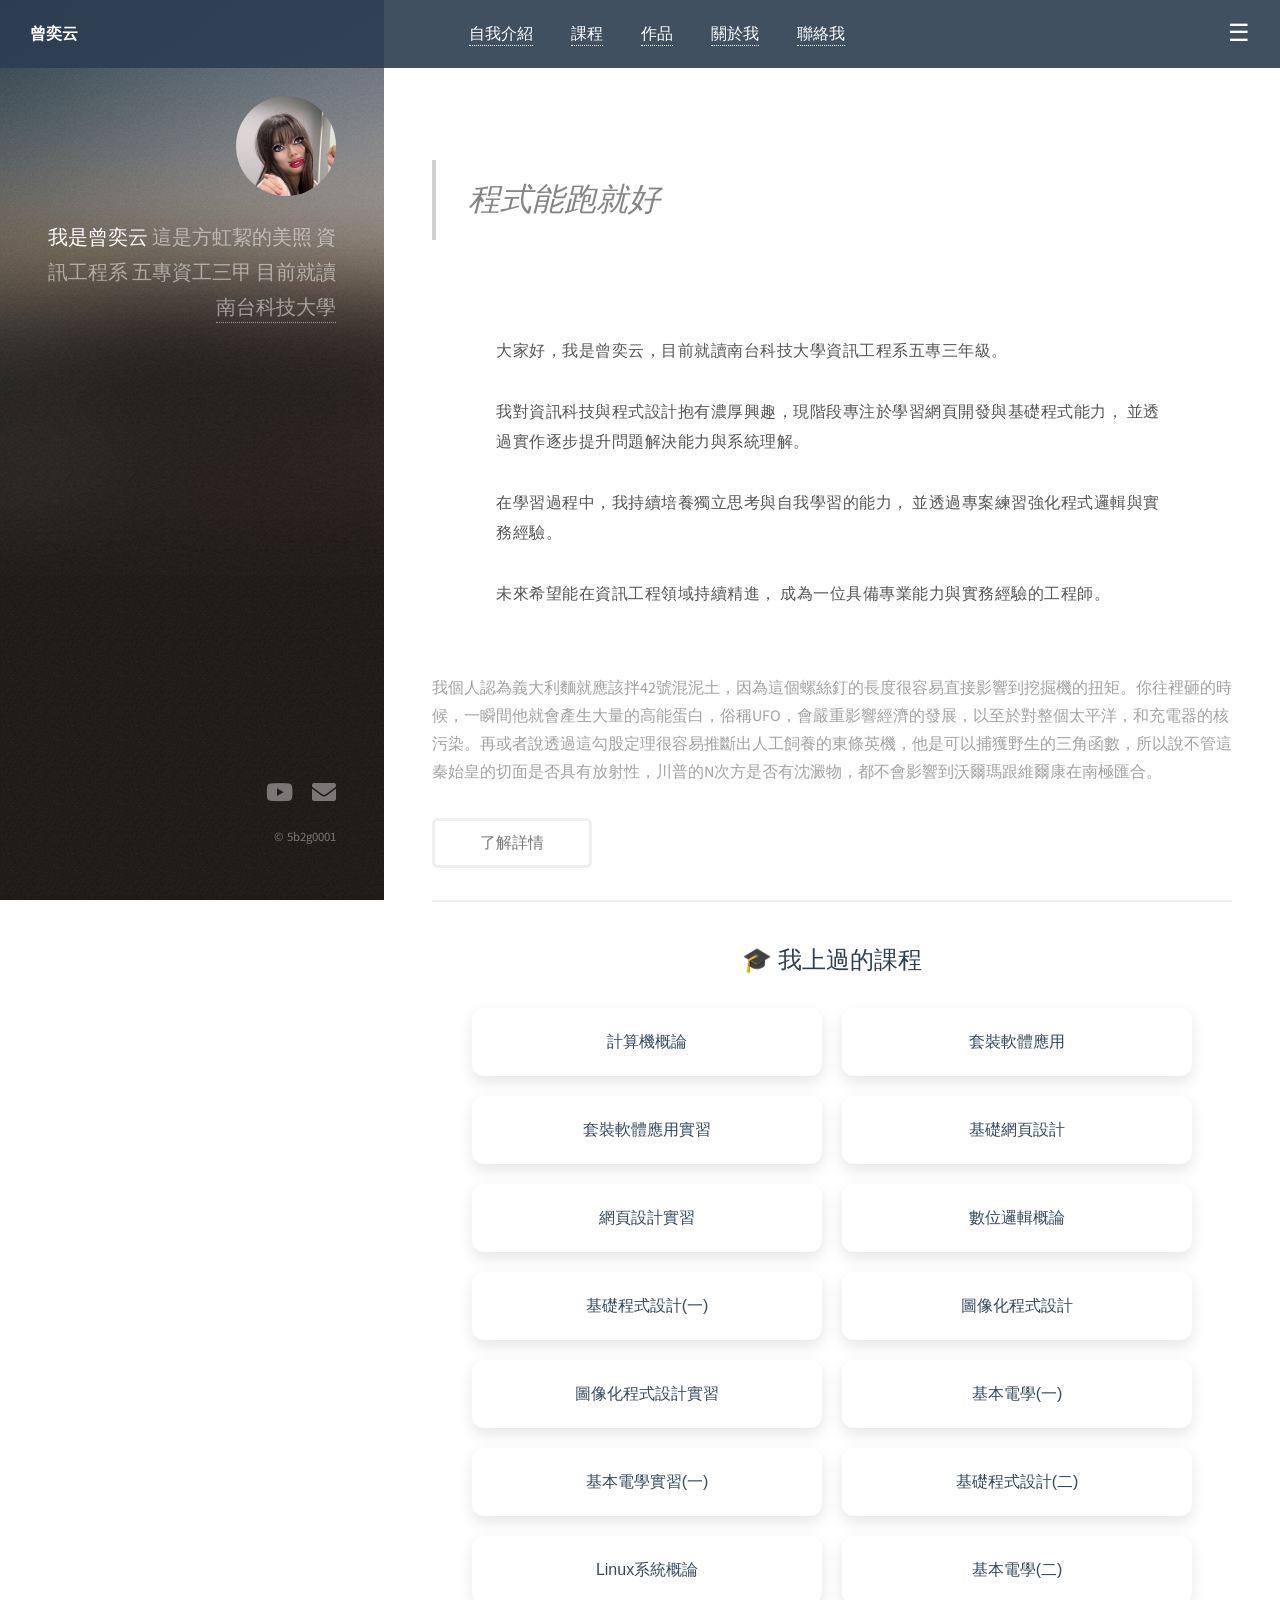
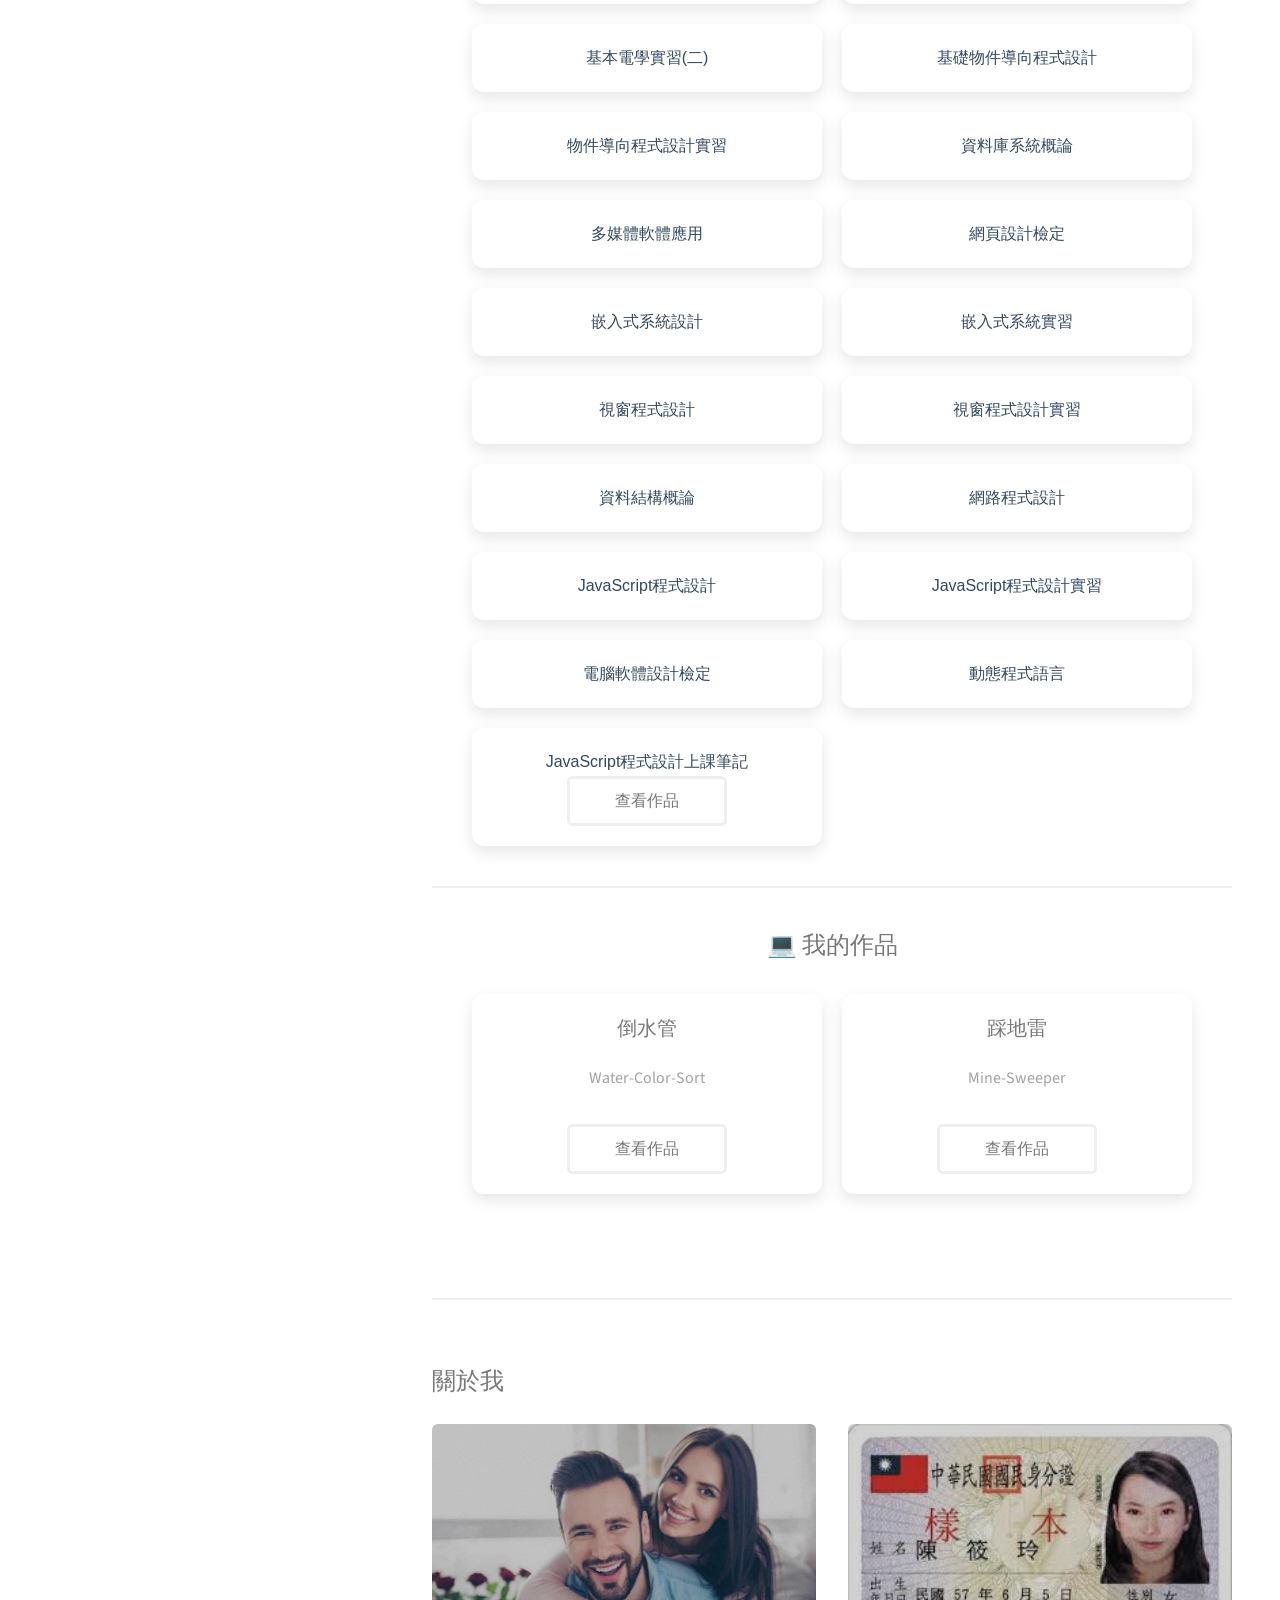
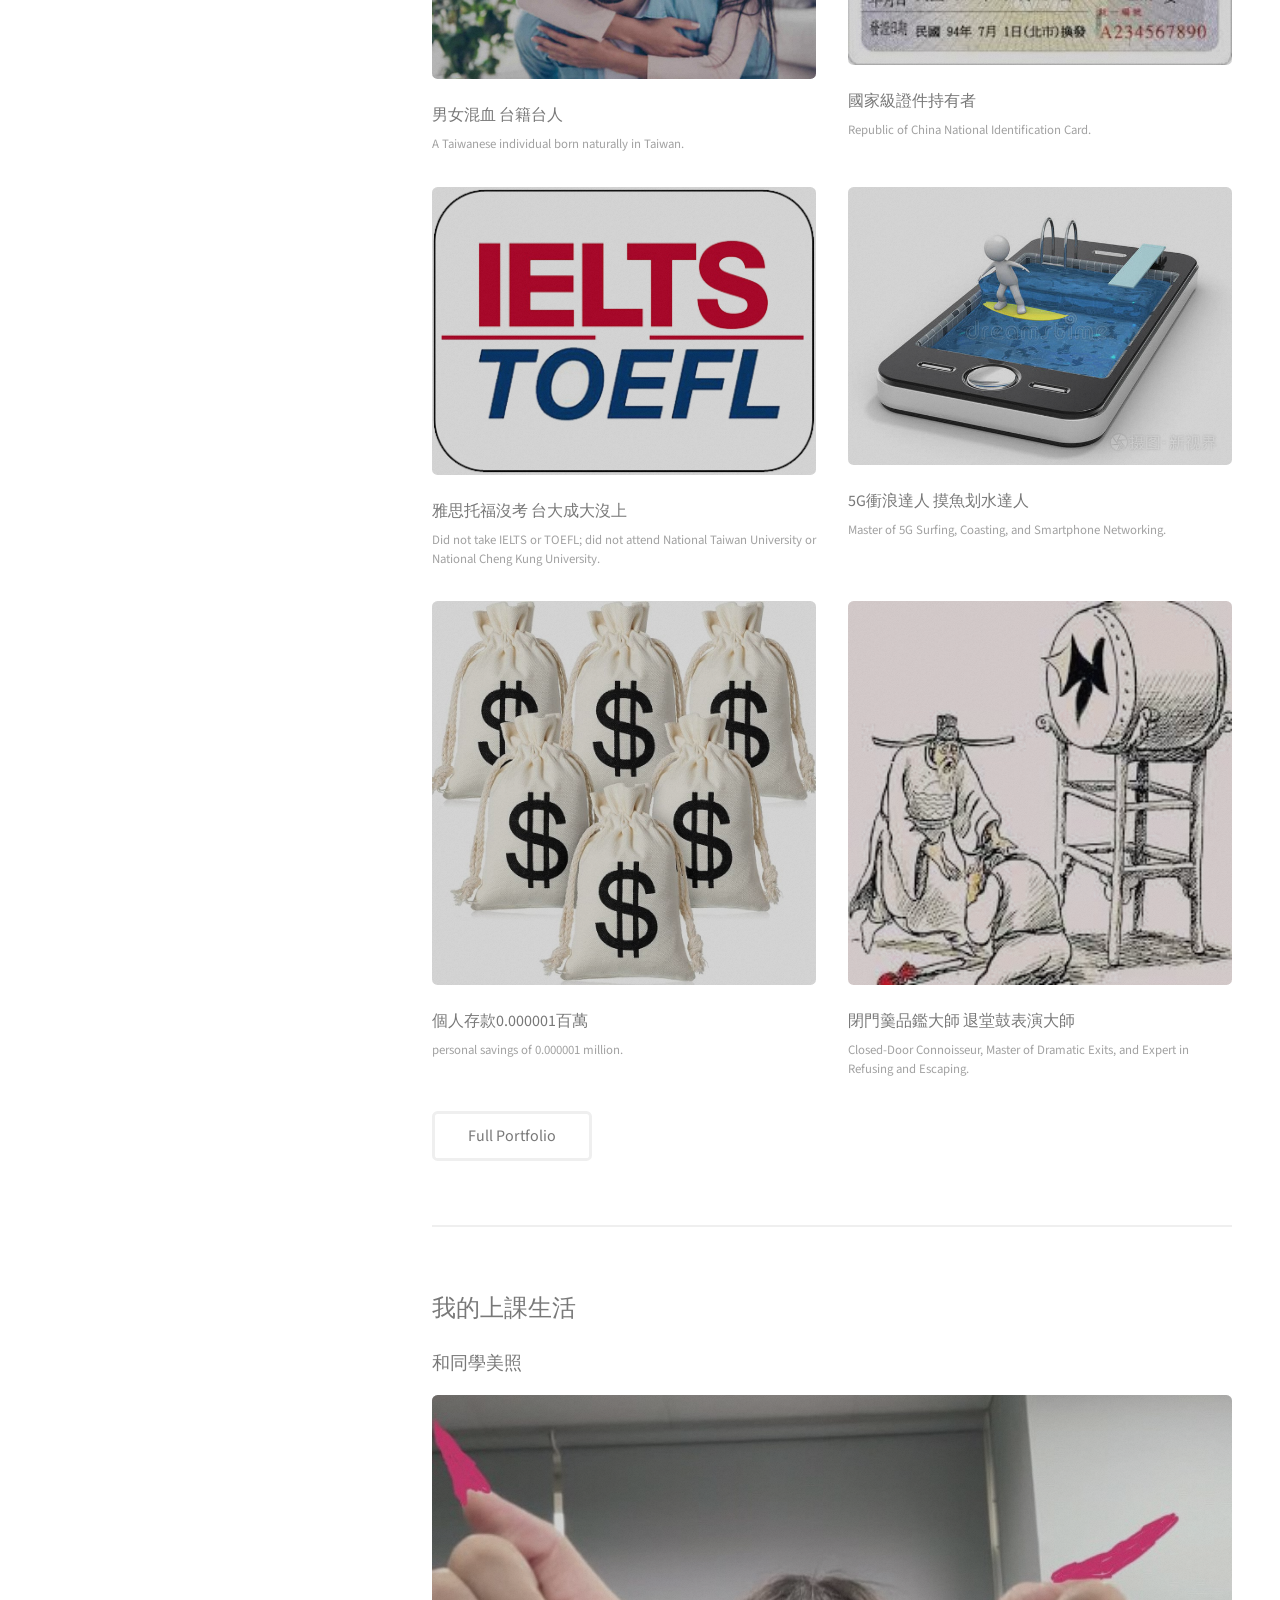
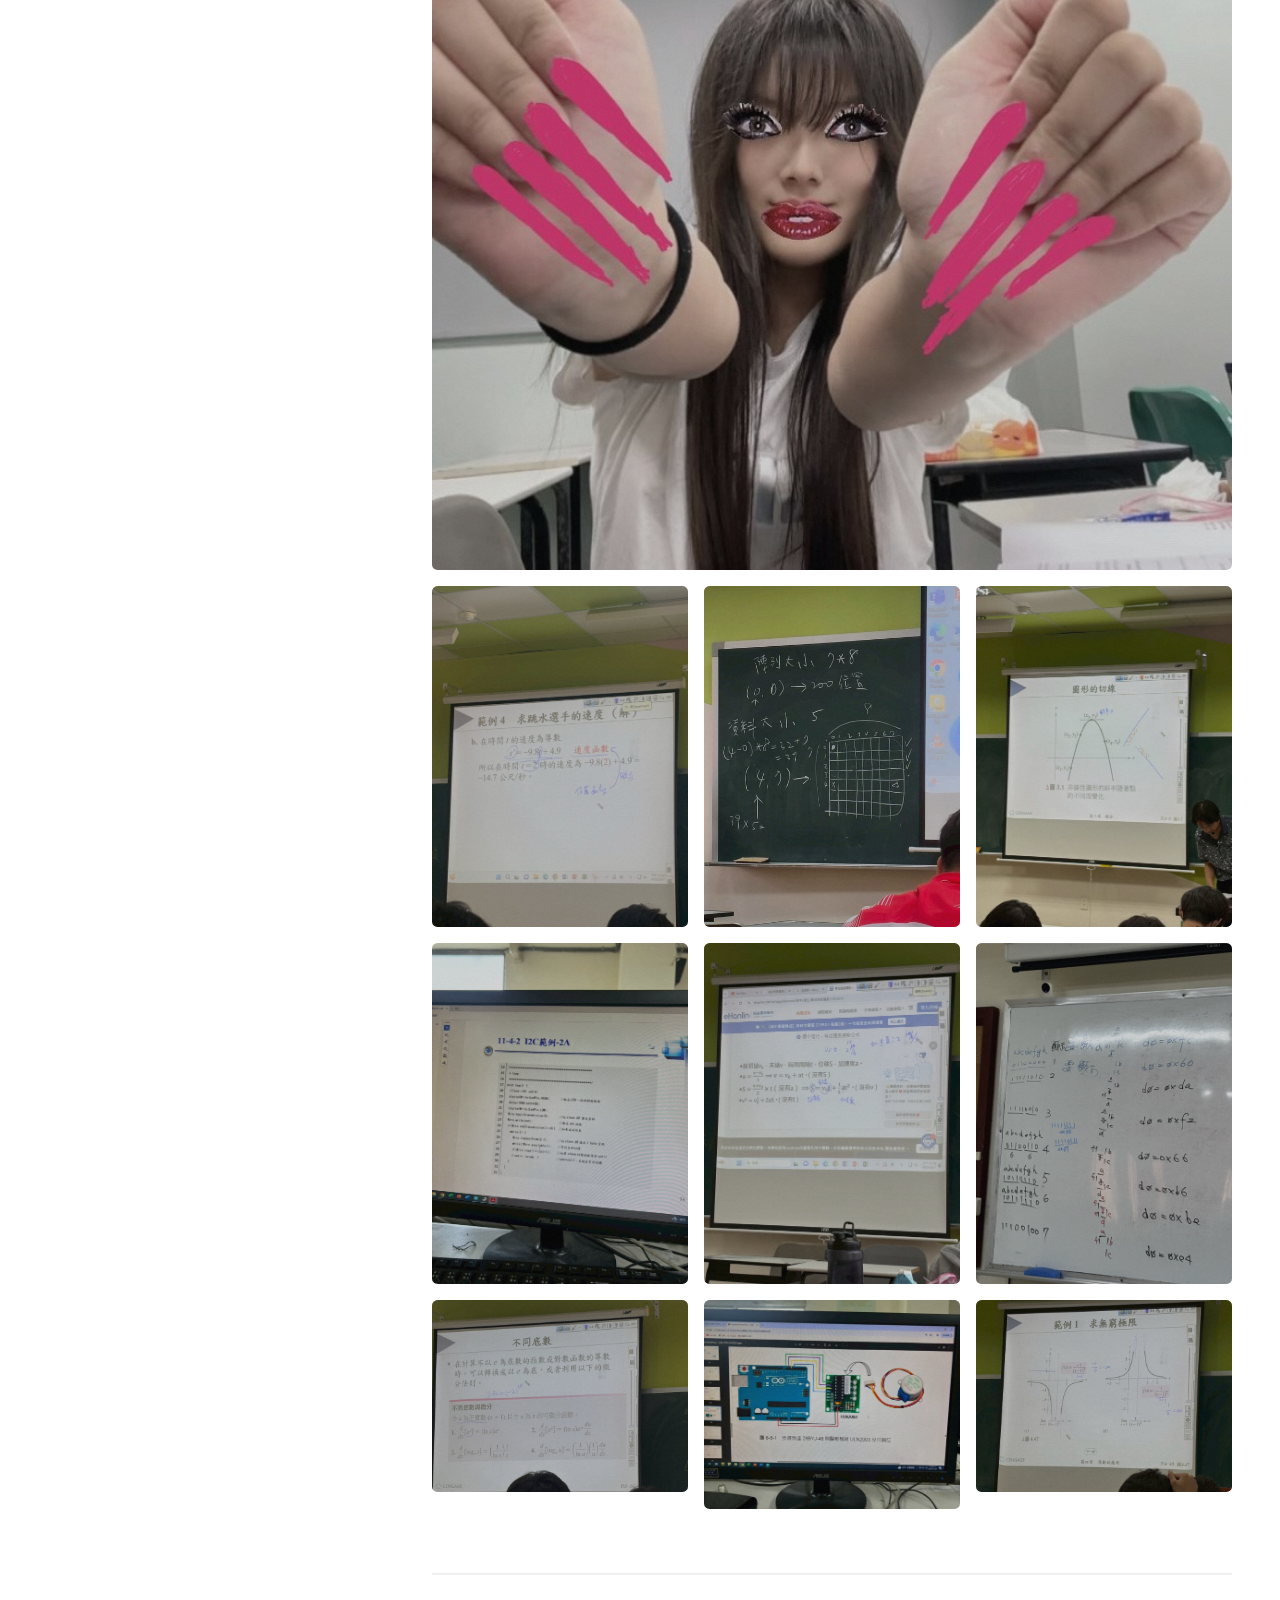
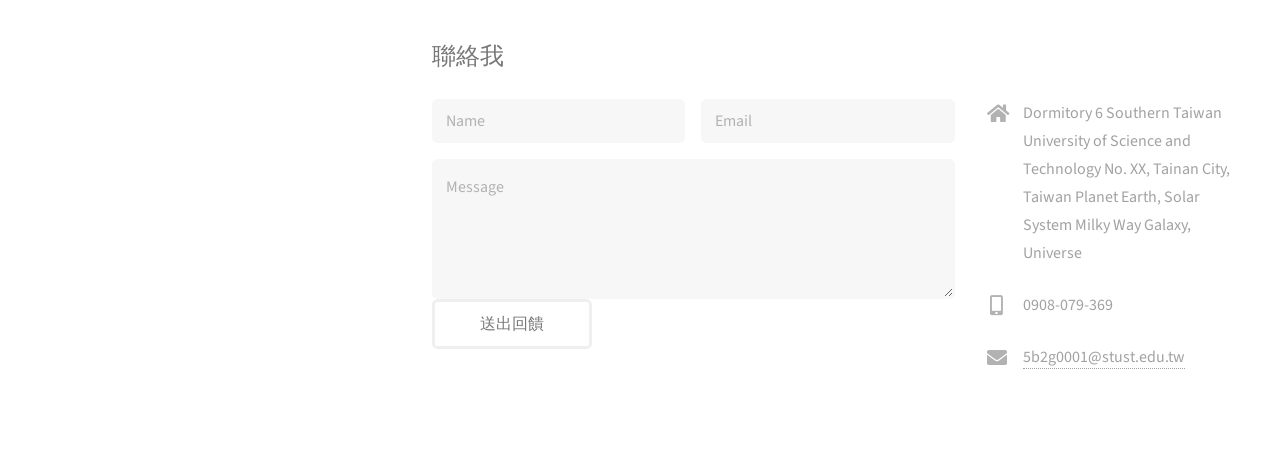
==== commit 22293468: "0622" ====
--- a/index.html
+++ b/index.html
@@ -177,48 +177,16 @@
     <div class="course-card">JavaScript程式設計實習</div>
     <div class="course-card">電腦軟體設計檢定</div>
     <div class="course-card">動態程式語言</div>
+	<div class="course-card">JavaScript程式設計上課筆記
+		<a href="https://docs.google.com/document/d/1X7vYMSApomD6Ws3zqghHVapY1lM4Mve4niu84yvQTRE/edit?usp=sharing" target="_blank" class="button">查看作品</a>
+	</div>
   </div>
 </section>
 
 <section id="projects" style="padding:40px; max-width:900px; margin:auto;">
 	<h2 style="text-align:center;">💻 我的作品</h2>
 
-	<div style="
-  background: linear-gradient(135deg, #c3d4f1, #141f31);
-  color: white;
-  padding: 30px;
-  border-radius: 16px;
-  margin: 20px 0 40px 0;
-  text-align: center;
-  box-shadow: 0 10px 25px rgba(0,0,0,0.2);
-">
-
-  <h3 style="margin-bottom:10px; color:#b7cee0;">🎓 期末專題</h2>
-  <p style="margin-bottom:20px;">學生校園系統 / React 專題作品</p>
-
-  <a href="https://student-app-5d0ef.web.app"
-     target="_blank"
-     style="
-       display:inline-block;
-       padding:12px 25px;
-       background:white;
-       color:#3e6280;
-       border-radius:8px;
-       font-weight:bold;
-       text-decoration:none;
-     ">
-    🚀 查看專題
-  </a>
-
-</div>
-
 	<div style="display:grid; grid-template-columns: repeat(auto-fit, minmax(250px, 1fr)); gap:20px; margin-top:30px;">
-
-		<div class="project-card">
-			<h3>名片</h3>
-			<p>business card</p>
-			<a href="https://tzengyi-yun.github.io/my-first-app/" target="_blank" class="button">查看作品</a>
-		</div>
 
 		<div class="project-card">
 			<h3>倒水管</h3>
@@ -230,36 +198,6 @@
 			<h3>踩地雷</h3>
 			<p>Mine-Sweeper</p>
 			<a href="https://tzengyi-yun.github.io/Mine-Sweeper/" target="_blank" class="button">查看作品</a>
-		</div>
-
-		<div class="project-card">
-			<h3>待辦清單</h3>
-			<p>To-do-List</p>
-			<a href="https://tzengyi-yun.github.io/To-do-List/" target="_blank" class="button">查看作品</a>
-		</div>
-
-		<div class="project-card">
-			<h3>貪吃蛇</h3>
-			<p>Snake-Game</p>
-			<a href="https://tzengyi-yun.github.io/Snake-Game/" target="_blank" class="button">查看作品</a>
-		</div>
-
-		<div class="project-card">
-			<h3>天氣查詢</h3>
-			<p>weather-app</p>
-			<a href="https://tzengyi-yun.github.io/weather-app/" target="_blank" class="button">查看作品</a>
-		</div>
-
-		<div class="project-card">
-			<h3>電商網站</h3>
-			<p>shop-app</p>
-			<a href="https://tzengyi-yun.github.io/shop-app/" target="_blank" class="button">查看作品</a>
-		</div>
-
-		<div class="project-card">
-			<h3>社交網站</h3>
-			<p>Social-Wall</p>
-			<a href="https://tzengyi-yun.github.io/Mini-Social-Wall/" target="_blank" class="button">查看作品</a>
 		</div>
 
 	</div>
@@ -355,6 +293,357 @@
 								<div class="col-4"><span class="image fit"><img src="images\1774082203914.jpg" alt="" /></span></div>
 							</div>
 						</div>
+<!--
+						<h5>Left &amp; Right</h5>
+						<p><span class="image left"><img src="images/avatar.jpg" alt="" /></span>Fringilla nisl. Donec accumsan interdum nisi, quis tincidunt felis sagittis eget. tempus euismod. Vestibulum ante ipsum primis in faucibus vestibulum. Blandit adipiscing eu felis iaculis volutpat ac adipiscing accumsan eu faucibus. Integer ac pellentesque praesent tincidunt felis sagittis eget. tempus euismod. Vestibulum ante ipsum primis in faucibus vestibulum. Blandit adipiscing eu felis iaculis volutpat ac adipiscing accumsan eu faucibus. Integer ac pellentesque praesent. Donec accumsan interdum nisi, quis tincidunt felis sagittis eget. tempus euismod. Vestibulum ante ipsum primis in faucibus vestibulum. Blandit adipiscing eu felis iaculis volutpat ac adipiscing accumsan eu faucibus. Integer ac pellentesque praesent tincidunt felis sagittis eget. tempus euismod. Vestibulum ante ipsum primis in faucibus vestibulum. Blandit adipiscing eu felis iaculis volutpat ac adipiscing accumsan eu faucibus. Integer ac pellentesque praesent.</p>
+						<p><span class="image right"><img src="images/avatar.jpg" alt="" /></span>Fringilla nisl. Donec accumsan interdum nisi, quis tincidunt felis sagittis eget. tempus euismod. Vestibulum ante ipsum primis in faucibus vestibulum. Blandit adipiscing eu felis iaculis volutpat ac adipiscing accumsan eu faucibus. Integer ac pellentesque praesent tincidunt felis sagittis eget. tempus euismod. Vestibulum ante ipsum primis in faucibus vestibulum. Blandit adipiscing eu felis iaculis volutpat ac adipiscing accumsan eu faucibus. Integer ac pellentesque praesent. Donec accumsan interdum nisi, quis tincidunt felis sagittis eget. tempus euismod. Vestibulum ante ipsum primis in faucibus vestibulum. Blandit adipiscing eu felis iaculis volutpat ac adipiscing accumsan eu faucibus. Integer ac pellentesque praesent tincidunt felis sagittis eget. tempus euismod. Vestibulum ante ipsum primis in faucibus vestibulum. Blandit adipiscing eu felis iaculis volutpat ac adipiscing accumsan eu faucibus. Integer ac pellentesque praesent.</p>
+					-->
+					</section>
+
+
+				<!-- Three -->
+					<section id="three">
+						<h2>聯絡我</h2>
+						<div class="row">
+							<div class="col-8 col-12-small">
+								<form id="feedback-form">
+	<div class="row gtr-uniform gtr-50">
+		<div class="col-6 col-12-xsmall">
+			<input type="text" name="name" placeholder="Name" required />
+		</div>
+		<div class="col-6 col-12-xsmall">
+			<input type="email" name="email" placeholder="Email" required />
+		</div>
+		<div class="col-12">
+			<textarea name="message" placeholder="Message" rows="4" required></textarea>
+		</div>
+	</div>
+
+	<ul class="actions">
+		<li><input type="submit" value="送出回饋" id="submit-btn" /></li>
+	</ul>
+</form>
+
+<p id="status"></p>
+
+							</div>
+							<div class="col-4 col-12-small">
+								<ul class="labeled-icons">
+									<li>
+										<h3 class="icon solid fa-home"><span class="label">Address</span></h3>
+										Dormitory 6
+                                        Southern Taiwan University of Science and Technology
+                                        No. XX, Tainan City, Taiwan
+                                        Planet Earth, Solar System
+                                        Milky Way Galaxy, Universe
+									</li>
+									<li>
+										<h3 class="icon solid fa-mobile-alt"><span class="label">Phone</span></h3>
+										0908-079-369
+									</li>
+									<li>
+										<h3 class="icon solid fa-envelope"><span class="label">Email</span></h3>
+										<a href="mailto:5b2g0001@stust.edu.tw">5b2g0001@stust.edu.tw</a>
+									</li>
+								</ul>
+							</div>
+						</div>
+					</section>
+
+				<!-- Four -->
+				<!--
+					<section id="four">
+						<h2>Elements</h2>
+
+						<section>
+							<h4>Text</h4>
+							<p>This is <b>bold</b> and this is <strong>strong</strong>. This is <i>italic</i> and this is <em>emphasized</em>.
+							This is <sup>superscript</sup> text and this is <sub>subscript</sub> text.
+							This is <u>underlined</u> and this is code: <code>for (;;) { ... }</code>. Finally, <a href="#">this is a link</a>.</p>
+							<hr />
+							<header>
+								<h4>Heading with a Subtitle</h4>
+								<p>Lorem ipsum dolor sit amet nullam id egestas urna aliquam</p>
+							</header>
+							<p>Nunc lacinia ante nunc ac lobortis. Interdum adipiscing gravida odio porttitor sem non mi integer non faucibus ornare mi ut ante amet placerat aliquet. Volutpat eu sed ante lacinia sapien lorem accumsan varius montes viverra nibh in adipiscing blandit tempus accumsan.</p>
+							<header>
+								<h5>Heading with a Subtitle</h5>
+								<p>Lorem ipsum dolor sit amet nullam id egestas urna aliquam</p>
+							</header>
+							<p>Nunc lacinia ante nunc ac lobortis. Interdum adipiscing gravida odio porttitor sem non mi integer non faucibus ornare mi ut ante amet placerat aliquet. Volutpat eu sed ante lacinia sapien lorem accumsan varius montes viverra nibh in adipiscing blandit tempus accumsan.</p>
+							<hr />
+							<h2>Heading Level 2</h2>
+							<h3>Heading Level 3</h3>
+							<h4>Heading Level 4</h4>
+							<h5>Heading Level 5</h5>
+							<h6>Heading Level 6</h6>
+							<hr />
+							<h5>Blockquote</h5>
+							<blockquote>Fringilla nisl. Donec accumsan interdum nisi, quis tincidunt felis sagittis eget tempus euismod. Vestibulum ante ipsum primis in faucibus vestibulum. Blandit adipiscing eu felis iaculis volutpat ac adipiscing accumsan faucibus. Vestibulum ante ipsum primis in faucibus lorem ipsum dolor sit amet nullam adipiscing eu felis.</blockquote>
+							<h5>Preformatted</h5>
+							<pre><code>i = 0;
+
+while (!deck.isInOrder()) {
+print 'Iteration ' + i;
+deck.shuffle();
+i++;
+}
+
+print 'It took ' + i + ' iterations to sort the deck.';</code></pre>
+						</section>
+
+						<section>
+							<h4>Lists</h4>
+							<div class="row">
+								<div class="col-6 col-12-xsmall">
+									<h5>Unordered</h5>
+									<ul>
+										<li>Dolor pulvinar etiam magna etiam.</li>
+										<li>Sagittis adipiscing lorem eleifend.</li>
+										<li>Felis enim feugiat dolore viverra.</li>
+									</ul>
+									<h5>Alternate</h5>
+									<ul class="alt">
+										<li>Dolor pulvinar etiam magna etiam.</li>
+										<li>Sagittis adipiscing lorem eleifend.</li>
+										<li>Felis enim feugiat dolore viverra.</li>
+									</ul>
+								</div>
+								<div class="col-6 col-12-xsmall">
+									<h5>Ordered</h5>
+									<ol>
+										<li>Dolor pulvinar etiam magna etiam.</li>
+										<li>Etiam vel felis at lorem sed viverra.</li>
+										<li>Felis enim feugiat dolore viverra.</li>
+										<li>Dolor pulvinar etiam magna etiam.</li>
+										<li>Etiam vel felis at lorem sed viverra.</li>
+										<li>Felis enim feugiat dolore viverra.</li>
+									</ol>
+									<h5>Icons</h5>
+									<ul class="icons">
+										<li><a href="#" class="icon brands fa-twitter"><span class="label">Twitter</span></a></li>
+										<li><a href="#" class="icon brands fa-facebook-f"><span class="label">Facebook</span></a></li>
+										<li><a href="#" class="icon brands fa-instagram"><span class="label">Instagram</span></a></li>
+										<li><a href="#" class="icon brands fa-github"><span class="label">Github</span></a></li>
+										<li><a href="#" class="icon brands fa-dribbble"><span class="label">Dribbble</span></a></li>
+										<li><a href="#" class="icon brands fa-tumblr"><span class="label">Tumblr</span></a></li>
+									</ul>
+								</div>
+							</div>
+							<h5>Actions</h5>
+							<ul class="actions">
+								<li><a href="#" class="button primary">Default</a></li>
+								<li><a href="#" class="button">Default</a></li>
+							</ul>
+							<ul class="actions small">
+								<li><a href="#" class="button primary small">Small</a></li>
+								<li><a href="#" class="button small">Small</a></li>
+							</ul>
+							<div class="row">
+								<div class="col-6 col-12-small">
+									<ul class="actions stacked">
+										<li><a href="#" class="button primary">Default</a></li>
+										<li><a href="#" class="button">Default</a></li>
+									</ul>
+								</div>
+								<div class="col-6 col-12-small">
+									<ul class="actions stacked">
+										<li><a href="#" class="button primary small">Small</a></li>
+										<li><a href="#" class="button small">Small</a></li>
+									</ul>
+								</div>
+								<div class="col-6 col-12-small">
+									<ul class="actions stacked">
+										<li><a href="#" class="button primary fit">Default</a></li>
+										<li><a href="#" class="button fit">Default</a></li>
+									</ul>
+								</div>
+								<div class="col-6 col-12-small">
+									<ul class="actions stacked">
+										<li><a href="#" class="button primary small fit">Small</a></li>
+										<li><a href="#" class="button small fit">Small</a></li>
+									</ul>
+								</div>
+							</div>
+						</section>
+
+						<section>
+							<h4>Table</h4>
+							<h5>Default</h5>
+							<div class="table-wrapper">
+								<table>
+									<thead>
+										<tr>
+											<th>Name</th>
+											<th>Description</th>
+											<th>Price</th>
+										</tr>
+									</thead>
+									<tbody>
+										<tr>
+											<td>Item One</td>
+											<td>Ante turpis integer aliquet porttitor.</td>
+											<td>29.99</td>
+										</tr>
+										<tr>
+											<td>Item Two</td>
+											<td>Vis ac commodo adipiscing arcu aliquet.</td>
+											<td>19.99</td>
+										</tr>
+										<tr>
+											<td>Item Three</td>
+											<td> Morbi faucibus arcu accumsan lorem.</td>
+											<td>29.99</td>
+										</tr>
+										<tr>
+											<td>Item Four</td>
+											<td>Vitae integer tempus condimentum.</td>
+											<td>19.99</td>
+										</tr>
+										<tr>
+											<td>Item Five</td>
+											<td>Ante turpis integer aliquet porttitor.</td>
+											<td>29.99</td>
+										</tr>
+									</tbody>
+									<tfoot>
+										<tr>
+											<td colspan="2"></td>
+											<td>100.00</td>
+										</tr>
+									</tfoot>
+								</table>
+							</div>
+
+							<h5>Alternate</h5>
+							<div class="table-wrapper">
+								<table class="alt">
+									<thead>
+										<tr>
+											<th>Name</th>
+											<th>Description</th>
+											<th>Price</th>
+										</tr>
+									</thead>
+									<tbody>
+										<tr>
+											<td>Item One</td>
+											<td>Ante turpis integer aliquet porttitor.</td>
+											<td>29.99</td>
+										</tr>
+										<tr>
+											<td>Item Two</td>
+											<td>Vis ac commodo adipiscing arcu aliquet.</td>
+											<td>19.99</td>
+										</tr>
+										<tr>
+											<td>Item Three</td>
+											<td> Morbi faucibus arcu accumsan lorem.</td>
+											<td>29.99</td>
+										</tr>
+										<tr>
+											<td>Item Four</td>
+											<td>Vitae integer tempus condimentum.</td>
+											<td>19.99</td>
+										</tr>
+										<tr>
+											<td>Item Five</td>
+											<td>Ante turpis integer aliquet porttitor.</td>
+											<td>29.99</td>
+										</tr>
+									</tbody>
+									<tfoot>
+										<tr>
+											<td colspan="2"></td>
+											<td>100.00</td>
+										</tr>
+									</tfoot>
+								</table>
+							</div>
+						</section>
+
+						<section>
+							<h4>Buttons</h4>
+							<ul class="actions">
+								<li><a href="#" class="button primary">Primary</a></li>
+								<li><a href="#" class="button">Default</a></li>
+							</ul>
+							<ul class="actions">
+								<li><a href="#" class="button large">Large</a></li>
+								<li><a href="#" class="button">Default</a></li>
+								<li><a href="#" class="button small">Small</a></li>
+							</ul>
+							<ul class="actions fit">
+								<li><a href="#" class="button primary fit">Fit</a></li>
+								<li><a href="#" class="button fit">Fit</a></li>
+							</ul>
+							<ul class="actions fit small">
+								<li><a href="#" class="button primary fit small">Fit + Small</a></li>
+								<li><a href="#" class="button fit small">Fit + Small</a></li>
+							</ul>
+							<ul class="actions">
+								<li><a href="#" class="button primary icon solid fa-download">Icon</a></li>
+								<li><a href="#" class="button icon solid fa-download">Icon</a></li>
+							</ul>
+							<ul class="actions">
+								<li><span class="button primary disabled">Primary</span></li>
+								<li><span class="button disabled">Default</span></li>
+							</ul>
+						</section>
+
+						<section>
+							<h4>Form</h4>
+							<form method="post" action="#">
+								<div class="row gtr-uniform gtr-50">
+									<div class="col-6 col-12-xsmall">
+										<input type="text" name="demo-name" id="demo-name" value="" placeholder="Name" />
+									</div>
+									<div class="col-6 col-12-xsmall">
+										<input type="email" name="demo-email" id="demo-email" value="" placeholder="Email" />
+									</div>
+									<div class="col-12">
+										<select name="demo-category" id="demo-category">
+											<option value="">- Category -</option>
+											<option value="1">Manufacturing</option>
+											<option value="1">Shipping</option>
+											<option value="1">Administration</option>
+											<option value="1">Human Resources</option>
+										</select>
+									</div>
+									<div class="col-4 col-12-small">
+										<input type="radio" id="demo-priority-low" name="demo-priority" checked>
+										<label for="demo-priority-low">Low Priority</label>
+									</div>
+									<div class="col-4 col-12-small">
+										<input type="radio" id="demo-priority-normal" name="demo-priority">
+										<label for="demo-priority-normal">Normal Priority</label>
+									</div>
+									<div class="col-4 col-12-small">
+										<input type="radio" id="demo-priority-high" name="demo-priority">
+										<label for="demo-priority-high">High Priority</label>
+									</div>
+									<div class="col-6 col-12-small">
+										<input type="checkbox" id="demo-copy" name="demo-copy">
+										<label for="demo-copy">Email me a copy of this message</label>
+									</div>
+									<div class="col-6 col-12-small">
+										<input type="checkbox" id="demo-human" name="demo-human" checked>
+										<label for="demo-human">I am a human and not a robot</label>
+									</div>
+									<div class="col-12">
+										<textarea name="demo-message" id="demo-message" placeholder="Enter your message" rows="6"></textarea>
+									</div>
+									<div class="col-12">
+										<ul class="actions">
+											<li><input type="submit" value="Send Message" class="primary" /></li>
+											<li><input type="reset" value="Reset" /></li>
+										</ul>
+									</div>
+								</div>
+							</form>
+						</section>
+					-->
+
 					</section>
 
 			</div>
@@ -487,6 +776,7 @@
 		  overlay.classList.remove("active");
 		});
 		
+		// 點選單也自動關閉（加分✨）
 		document.querySelectorAll("#side-menu a").forEach(link => {
 		  link.addEventListener("click", () => {
 			sideMenu.classList.remove("active");
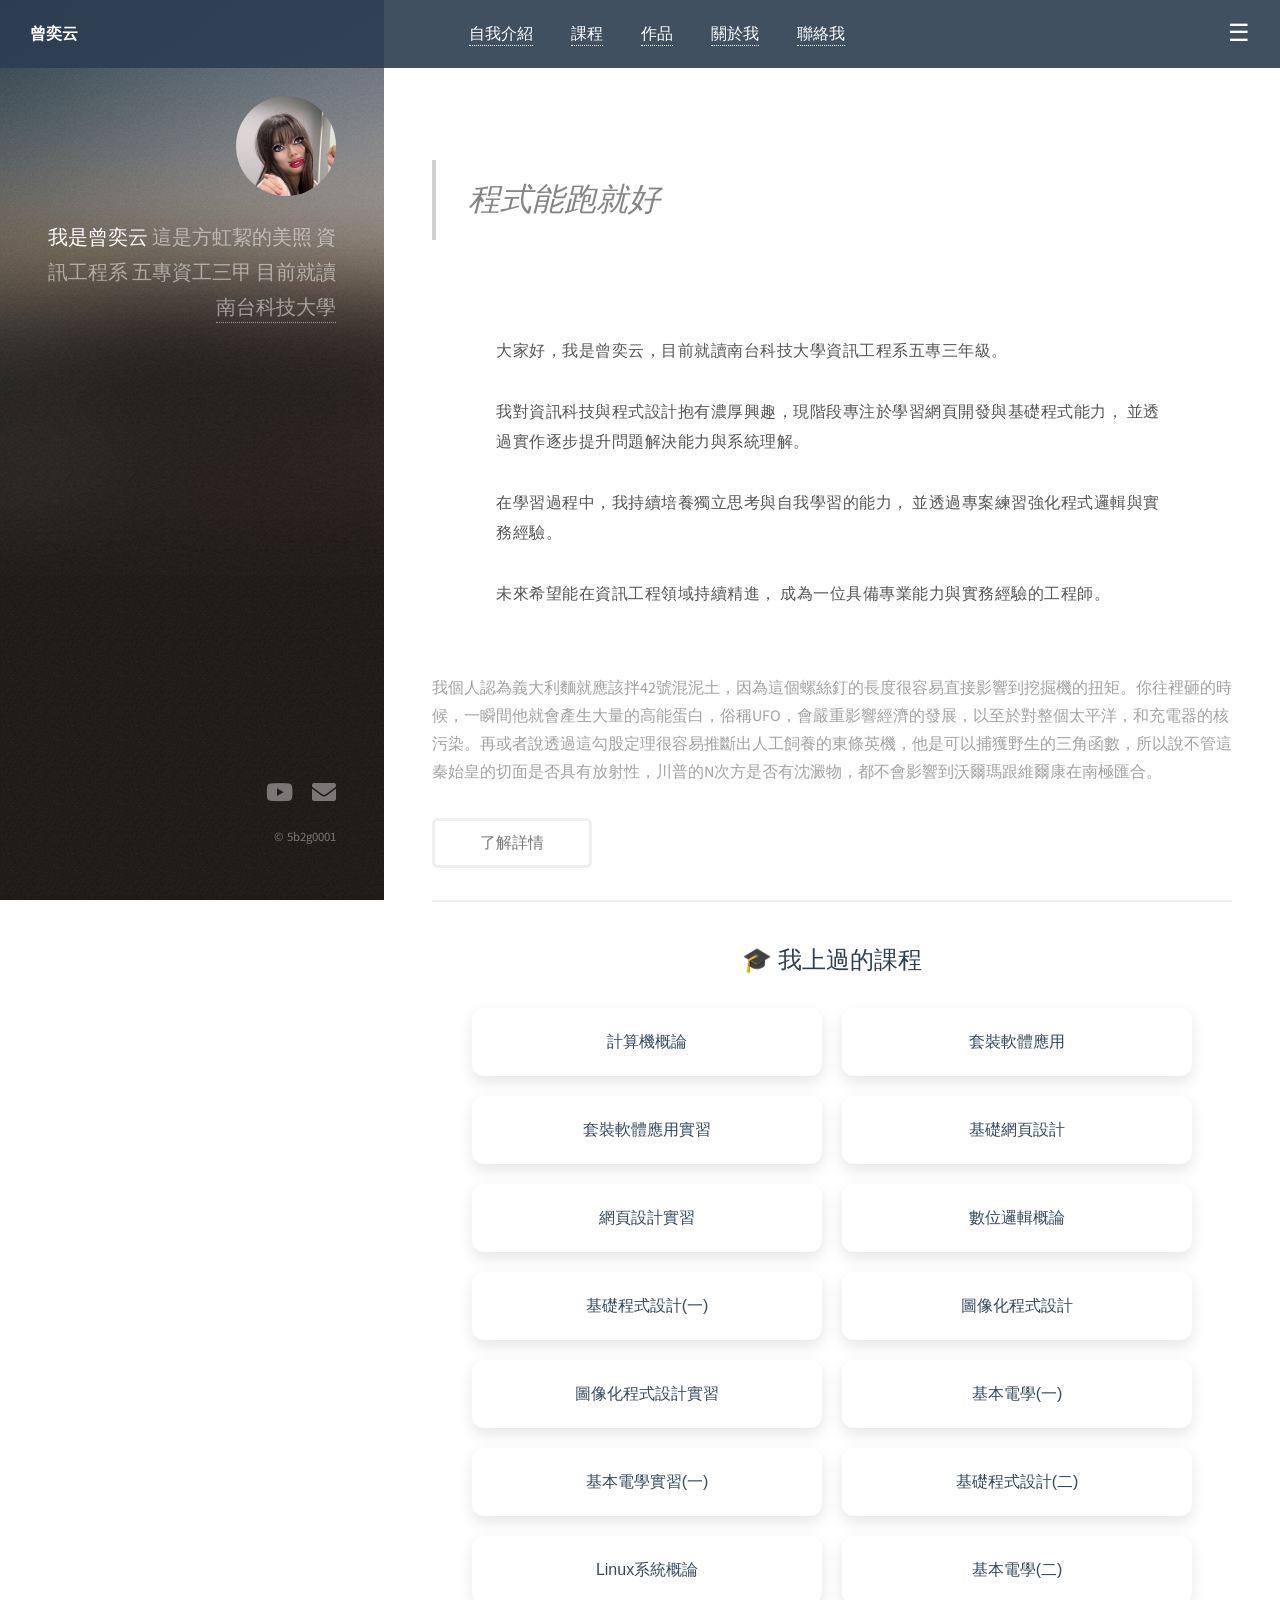
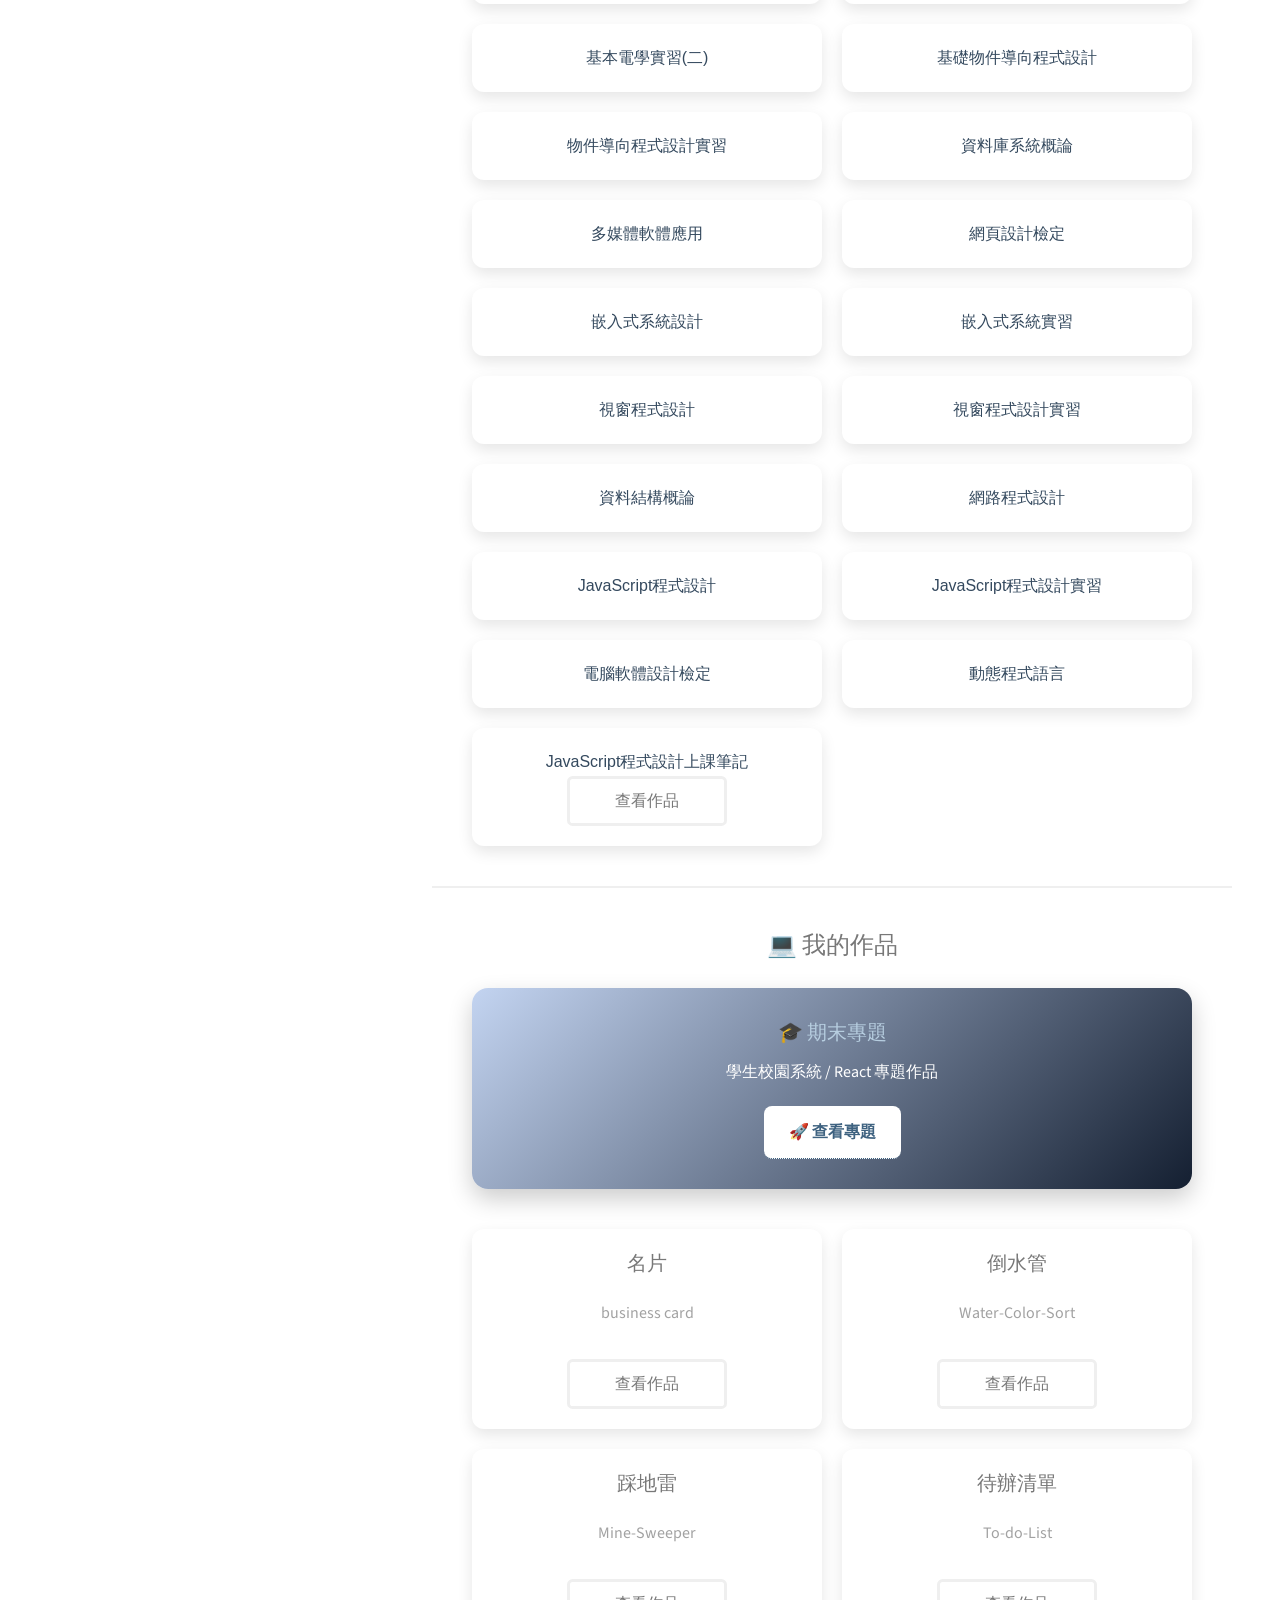
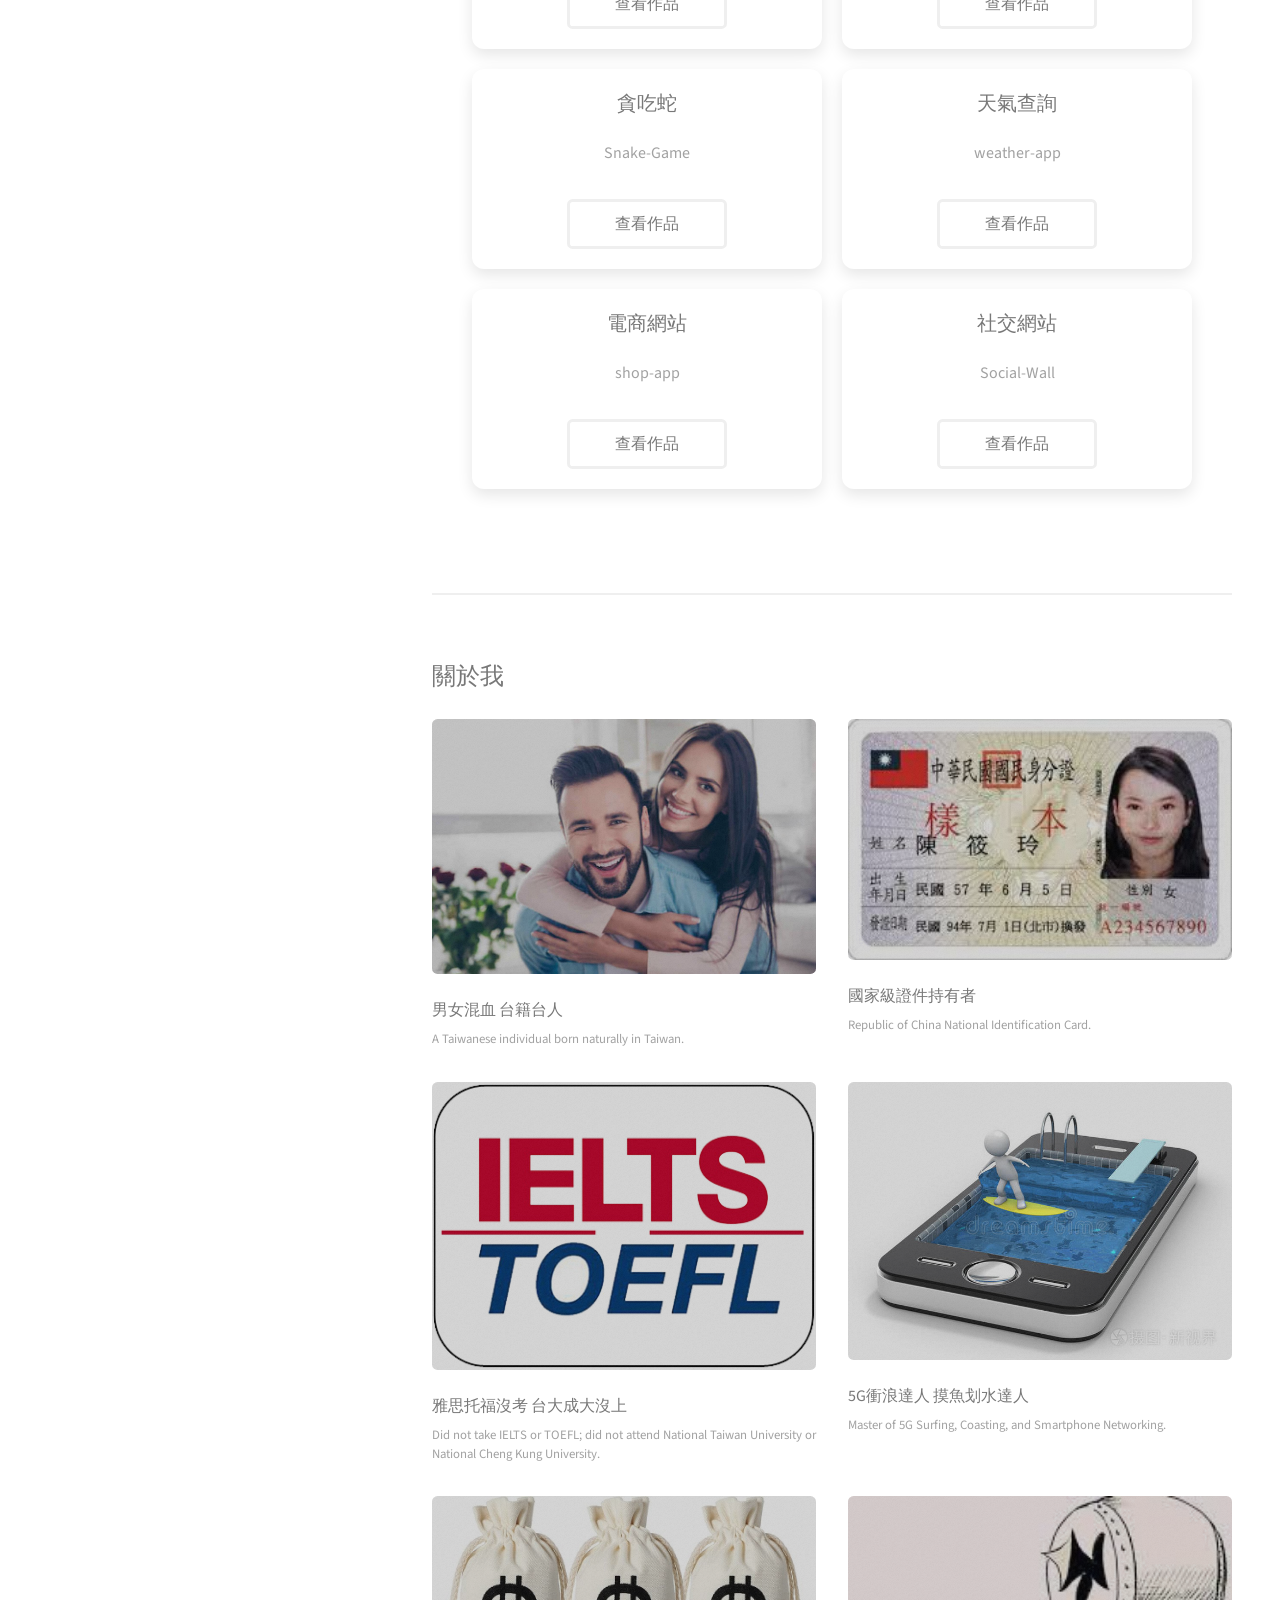
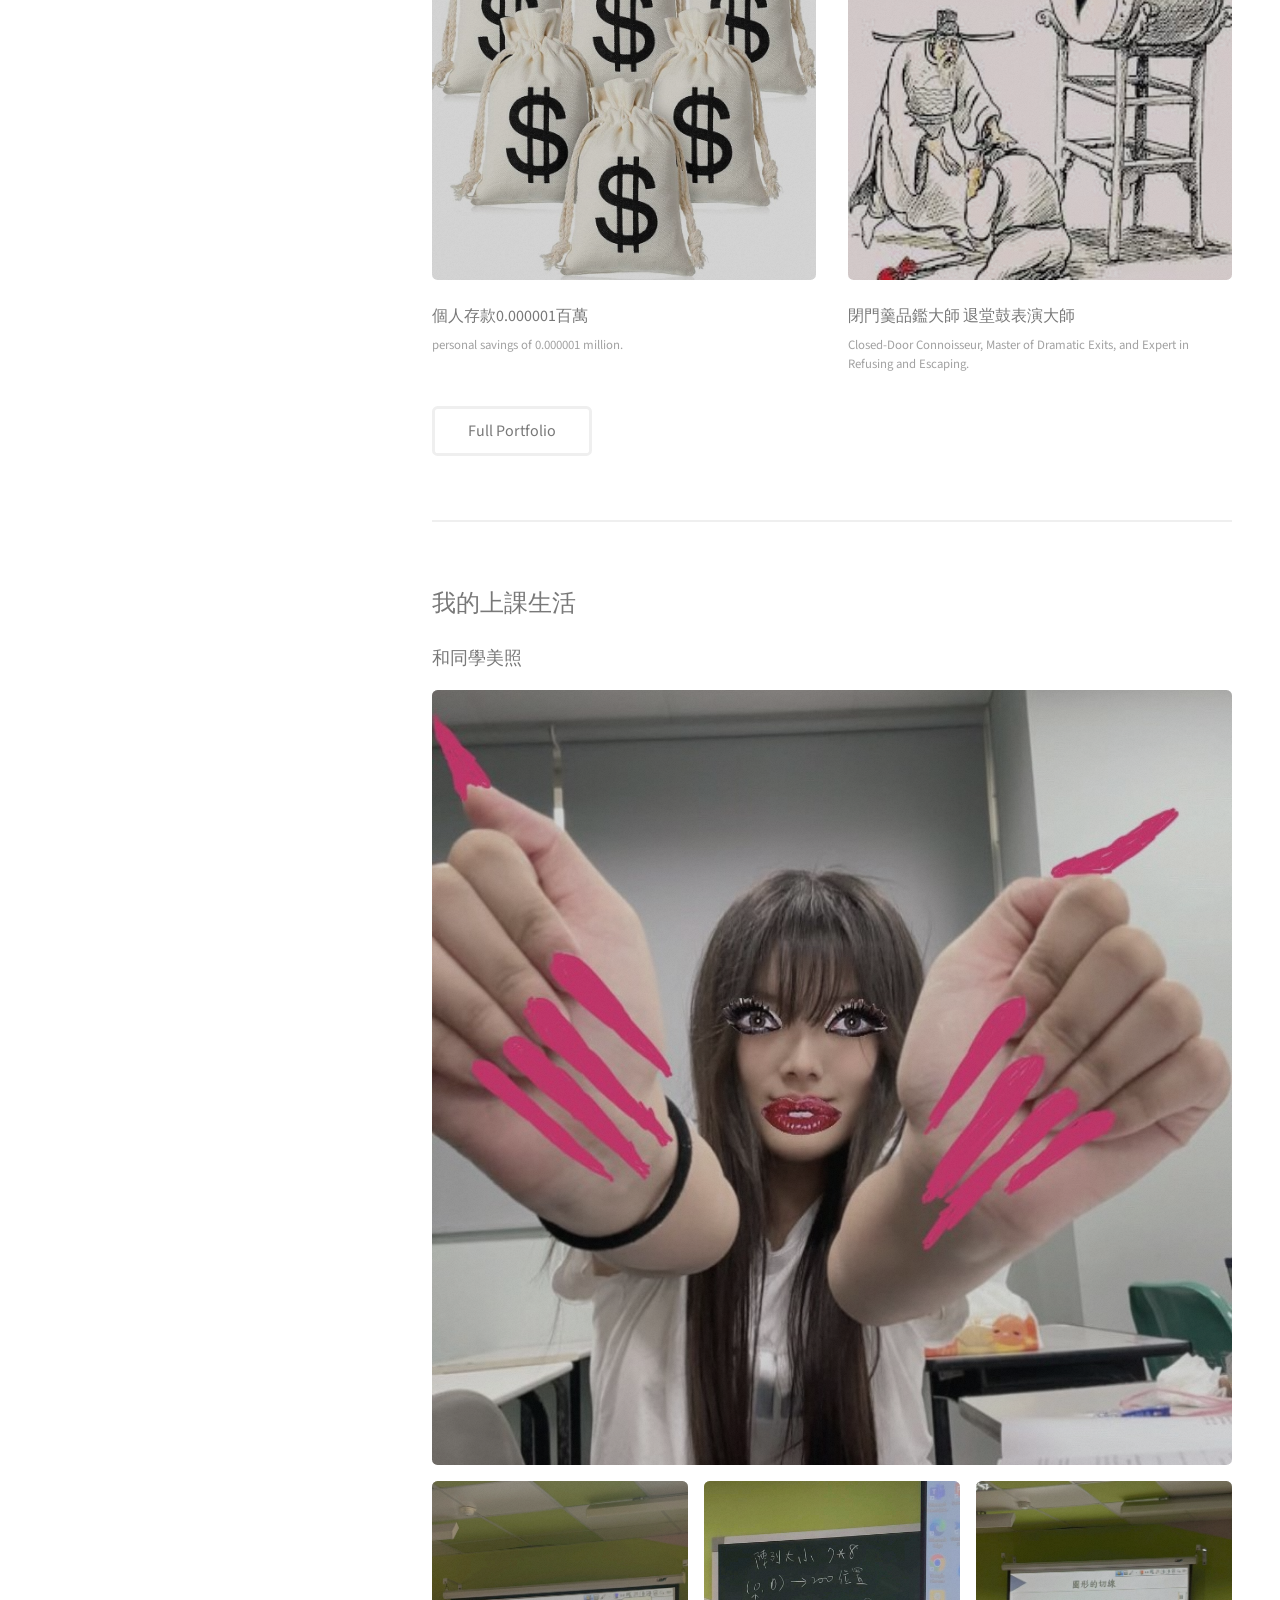
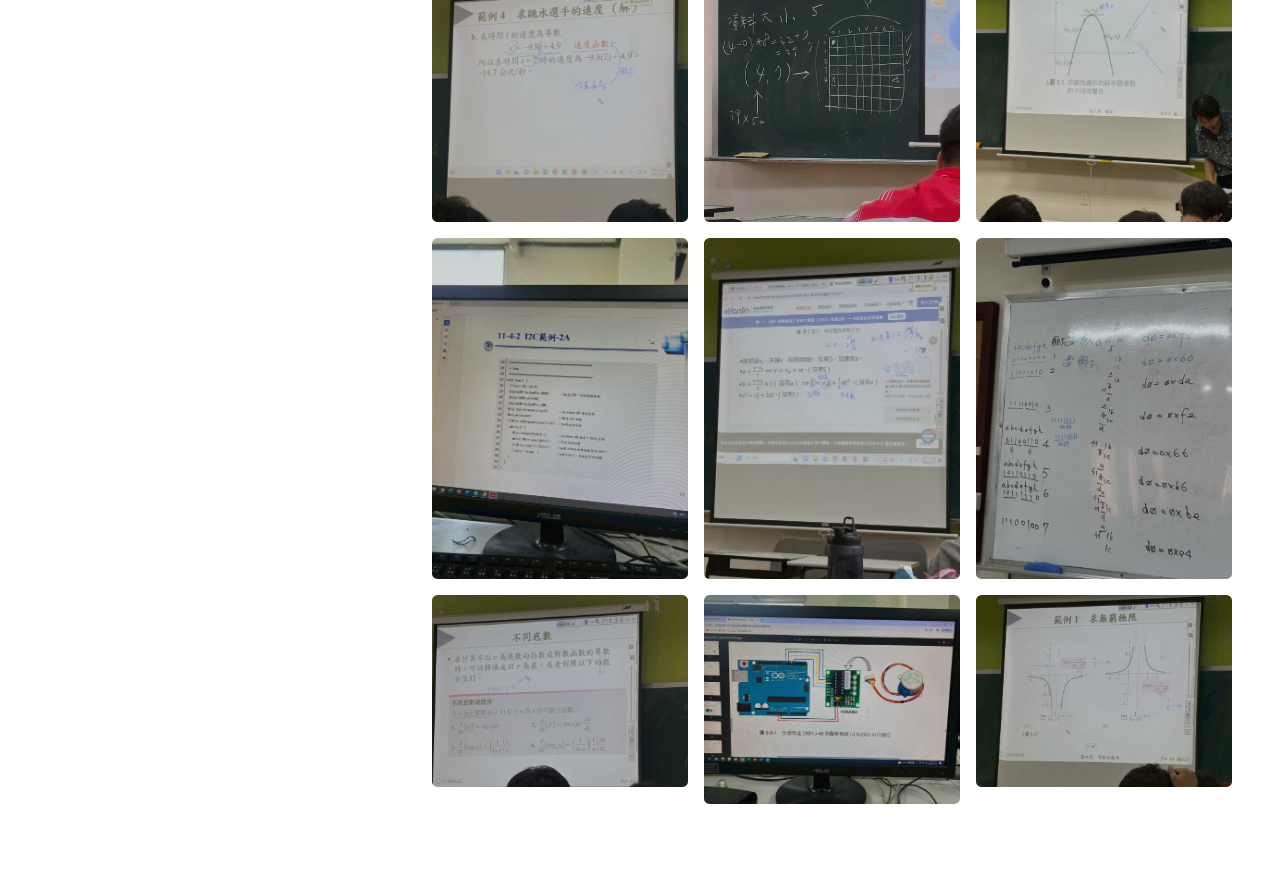
==== commit 525fc70d: "Merge branch 'main' of https://github.com/TzengYi-Yun/personal-website" ====
--- a/index.html
+++ b/index.html
@@ -186,7 +186,42 @@
 <section id="projects" style="padding:40px; max-width:900px; margin:auto;">
 	<h2 style="text-align:center;">💻 我的作品</h2>
 
+	<div style="
+  background: linear-gradient(135deg, #c3d4f1, #141f31);
+  color: white;
+  padding: 30px;
+  border-radius: 16px;
+  margin: 20px 0 40px 0;
+  text-align: center;
+  box-shadow: 0 10px 25px rgba(0,0,0,0.2);
+">
+
+  <h3 style="margin-bottom:10px; color:#b7cee0;">🎓 期末專題</h2>
+  <p style="margin-bottom:20px;">學生校園系統 / React 專題作品</p>
+
+  <a href="https://student-app-5d0ef.web.app"
+     target="_blank"
+     style="
+       display:inline-block;
+       padding:12px 25px;
+       background:white;
+       color:#3e6280;
+       border-radius:8px;
+       font-weight:bold;
+       text-decoration:none;
+     ">
+    🚀 查看專題
+  </a>
+
+</div>
+
 	<div style="display:grid; grid-template-columns: repeat(auto-fit, minmax(250px, 1fr)); gap:20px; margin-top:30px;">
+
+		<div class="project-card">
+			<h3>名片</h3>
+			<p>business card</p>
+			<a href="https://tzengyi-yun.github.io/my-first-app/" target="_blank" class="button">查看作品</a>
+		</div>
 
 		<div class="project-card">
 			<h3>倒水管</h3>
@@ -198,6 +233,36 @@
 			<h3>踩地雷</h3>
 			<p>Mine-Sweeper</p>
 			<a href="https://tzengyi-yun.github.io/Mine-Sweeper/" target="_blank" class="button">查看作品</a>
+		</div>
+
+		<div class="project-card">
+			<h3>待辦清單</h3>
+			<p>To-do-List</p>
+			<a href="https://tzengyi-yun.github.io/To-do-List/" target="_blank" class="button">查看作品</a>
+		</div>
+
+		<div class="project-card">
+			<h3>貪吃蛇</h3>
+			<p>Snake-Game</p>
+			<a href="https://tzengyi-yun.github.io/Snake-Game/" target="_blank" class="button">查看作品</a>
+		</div>
+
+		<div class="project-card">
+			<h3>天氣查詢</h3>
+			<p>weather-app</p>
+			<a href="https://tzengyi-yun.github.io/weather-app/" target="_blank" class="button">查看作品</a>
+		</div>
+
+		<div class="project-card">
+			<h3>電商網站</h3>
+			<p>shop-app</p>
+			<a href="https://tzengyi-yun.github.io/shop-app/" target="_blank" class="button">查看作品</a>
+		</div>
+
+		<div class="project-card">
+			<h3>社交網站</h3>
+			<p>Social-Wall</p>
+			<a href="https://tzengyi-yun.github.io/Mini-Social-Wall/" target="_blank" class="button">查看作品</a>
 		</div>
 
 	</div>
@@ -293,357 +358,6 @@
 								<div class="col-4"><span class="image fit"><img src="images\1774082203914.jpg" alt="" /></span></div>
 							</div>
 						</div>
-<!--
-						<h5>Left &amp; Right</h5>
-						<p><span class="image left"><img src="images/avatar.jpg" alt="" /></span>Fringilla nisl. Donec accumsan interdum nisi, quis tincidunt felis sagittis eget. tempus euismod. Vestibulum ante ipsum primis in faucibus vestibulum. Blandit adipiscing eu felis iaculis volutpat ac adipiscing accumsan eu faucibus. Integer ac pellentesque praesent tincidunt felis sagittis eget. tempus euismod. Vestibulum ante ipsum primis in faucibus vestibulum. Blandit adipiscing eu felis iaculis volutpat ac adipiscing accumsan eu faucibus. Integer ac pellentesque praesent. Donec accumsan interdum nisi, quis tincidunt felis sagittis eget. tempus euismod. Vestibulum ante ipsum primis in faucibus vestibulum. Blandit adipiscing eu felis iaculis volutpat ac adipiscing accumsan eu faucibus. Integer ac pellentesque praesent tincidunt felis sagittis eget. tempus euismod. Vestibulum ante ipsum primis in faucibus vestibulum. Blandit adipiscing eu felis iaculis volutpat ac adipiscing accumsan eu faucibus. Integer ac pellentesque praesent.</p>
-						<p><span class="image right"><img src="images/avatar.jpg" alt="" /></span>Fringilla nisl. Donec accumsan interdum nisi, quis tincidunt felis sagittis eget. tempus euismod. Vestibulum ante ipsum primis in faucibus vestibulum. Blandit adipiscing eu felis iaculis volutpat ac adipiscing accumsan eu faucibus. Integer ac pellentesque praesent tincidunt felis sagittis eget. tempus euismod. Vestibulum ante ipsum primis in faucibus vestibulum. Blandit adipiscing eu felis iaculis volutpat ac adipiscing accumsan eu faucibus. Integer ac pellentesque praesent. Donec accumsan interdum nisi, quis tincidunt felis sagittis eget. tempus euismod. Vestibulum ante ipsum primis in faucibus vestibulum. Blandit adipiscing eu felis iaculis volutpat ac adipiscing accumsan eu faucibus. Integer ac pellentesque praesent tincidunt felis sagittis eget. tempus euismod. Vestibulum ante ipsum primis in faucibus vestibulum. Blandit adipiscing eu felis iaculis volutpat ac adipiscing accumsan eu faucibus. Integer ac pellentesque praesent.</p>
-					-->
-					</section>
-
-
-				<!-- Three -->
-					<section id="three">
-						<h2>聯絡我</h2>
-						<div class="row">
-							<div class="col-8 col-12-small">
-								<form id="feedback-form">
-	<div class="row gtr-uniform gtr-50">
-		<div class="col-6 col-12-xsmall">
-			<input type="text" name="name" placeholder="Name" required />
-		</div>
-		<div class="col-6 col-12-xsmall">
-			<input type="email" name="email" placeholder="Email" required />
-		</div>
-		<div class="col-12">
-			<textarea name="message" placeholder="Message" rows="4" required></textarea>
-		</div>
-	</div>
-
-	<ul class="actions">
-		<li><input type="submit" value="送出回饋" id="submit-btn" /></li>
-	</ul>
-</form>
-
-<p id="status"></p>
-
-							</div>
-							<div class="col-4 col-12-small">
-								<ul class="labeled-icons">
-									<li>
-										<h3 class="icon solid fa-home"><span class="label">Address</span></h3>
-										Dormitory 6
-                                        Southern Taiwan University of Science and Technology
-                                        No. XX, Tainan City, Taiwan
-                                        Planet Earth, Solar System
-                                        Milky Way Galaxy, Universe
-									</li>
-									<li>
-										<h3 class="icon solid fa-mobile-alt"><span class="label">Phone</span></h3>
-										0908-079-369
-									</li>
-									<li>
-										<h3 class="icon solid fa-envelope"><span class="label">Email</span></h3>
-										<a href="mailto:5b2g0001@stust.edu.tw">5b2g0001@stust.edu.tw</a>
-									</li>
-								</ul>
-							</div>
-						</div>
-					</section>
-
-				<!-- Four -->
-				<!--
-					<section id="four">
-						<h2>Elements</h2>
-
-						<section>
-							<h4>Text</h4>
-							<p>This is <b>bold</b> and this is <strong>strong</strong>. This is <i>italic</i> and this is <em>emphasized</em>.
-							This is <sup>superscript</sup> text and this is <sub>subscript</sub> text.
-							This is <u>underlined</u> and this is code: <code>for (;;) { ... }</code>. Finally, <a href="#">this is a link</a>.</p>
-							<hr />
-							<header>
-								<h4>Heading with a Subtitle</h4>
-								<p>Lorem ipsum dolor sit amet nullam id egestas urna aliquam</p>
-							</header>
-							<p>Nunc lacinia ante nunc ac lobortis. Interdum adipiscing gravida odio porttitor sem non mi integer non faucibus ornare mi ut ante amet placerat aliquet. Volutpat eu sed ante lacinia sapien lorem accumsan varius montes viverra nibh in adipiscing blandit tempus accumsan.</p>
-							<header>
-								<h5>Heading with a Subtitle</h5>
-								<p>Lorem ipsum dolor sit amet nullam id egestas urna aliquam</p>
-							</header>
-							<p>Nunc lacinia ante nunc ac lobortis. Interdum adipiscing gravida odio porttitor sem non mi integer non faucibus ornare mi ut ante amet placerat aliquet. Volutpat eu sed ante lacinia sapien lorem accumsan varius montes viverra nibh in adipiscing blandit tempus accumsan.</p>
-							<hr />
-							<h2>Heading Level 2</h2>
-							<h3>Heading Level 3</h3>
-							<h4>Heading Level 4</h4>
-							<h5>Heading Level 5</h5>
-							<h6>Heading Level 6</h6>
-							<hr />
-							<h5>Blockquote</h5>
-							<blockquote>Fringilla nisl. Donec accumsan interdum nisi, quis tincidunt felis sagittis eget tempus euismod. Vestibulum ante ipsum primis in faucibus vestibulum. Blandit adipiscing eu felis iaculis volutpat ac adipiscing accumsan faucibus. Vestibulum ante ipsum primis in faucibus lorem ipsum dolor sit amet nullam adipiscing eu felis.</blockquote>
-							<h5>Preformatted</h5>
-							<pre><code>i = 0;
-
-while (!deck.isInOrder()) {
-print 'Iteration ' + i;
-deck.shuffle();
-i++;
-}
-
-print 'It took ' + i + ' iterations to sort the deck.';</code></pre>
-						</section>
-
-						<section>
-							<h4>Lists</h4>
-							<div class="row">
-								<div class="col-6 col-12-xsmall">
-									<h5>Unordered</h5>
-									<ul>
-										<li>Dolor pulvinar etiam magna etiam.</li>
-										<li>Sagittis adipiscing lorem eleifend.</li>
-										<li>Felis enim feugiat dolore viverra.</li>
-									</ul>
-									<h5>Alternate</h5>
-									<ul class="alt">
-										<li>Dolor pulvinar etiam magna etiam.</li>
-										<li>Sagittis adipiscing lorem eleifend.</li>
-										<li>Felis enim feugiat dolore viverra.</li>
-									</ul>
-								</div>
-								<div class="col-6 col-12-xsmall">
-									<h5>Ordered</h5>
-									<ol>
-										<li>Dolor pulvinar etiam magna etiam.</li>
-										<li>Etiam vel felis at lorem sed viverra.</li>
-										<li>Felis enim feugiat dolore viverra.</li>
-										<li>Dolor pulvinar etiam magna etiam.</li>
-										<li>Etiam vel felis at lorem sed viverra.</li>
-										<li>Felis enim feugiat dolore viverra.</li>
-									</ol>
-									<h5>Icons</h5>
-									<ul class="icons">
-										<li><a href="#" class="icon brands fa-twitter"><span class="label">Twitter</span></a></li>
-										<li><a href="#" class="icon brands fa-facebook-f"><span class="label">Facebook</span></a></li>
-										<li><a href="#" class="icon brands fa-instagram"><span class="label">Instagram</span></a></li>
-										<li><a href="#" class="icon brands fa-github"><span class="label">Github</span></a></li>
-										<li><a href="#" class="icon brands fa-dribbble"><span class="label">Dribbble</span></a></li>
-										<li><a href="#" class="icon brands fa-tumblr"><span class="label">Tumblr</span></a></li>
-									</ul>
-								</div>
-							</div>
-							<h5>Actions</h5>
-							<ul class="actions">
-								<li><a href="#" class="button primary">Default</a></li>
-								<li><a href="#" class="button">Default</a></li>
-							</ul>
-							<ul class="actions small">
-								<li><a href="#" class="button primary small">Small</a></li>
-								<li><a href="#" class="button small">Small</a></li>
-							</ul>
-							<div class="row">
-								<div class="col-6 col-12-small">
-									<ul class="actions stacked">
-										<li><a href="#" class="button primary">Default</a></li>
-										<li><a href="#" class="button">Default</a></li>
-									</ul>
-								</div>
-								<div class="col-6 col-12-small">
-									<ul class="actions stacked">
-										<li><a href="#" class="button primary small">Small</a></li>
-										<li><a href="#" class="button small">Small</a></li>
-									</ul>
-								</div>
-								<div class="col-6 col-12-small">
-									<ul class="actions stacked">
-										<li><a href="#" class="button primary fit">Default</a></li>
-										<li><a href="#" class="button fit">Default</a></li>
-									</ul>
-								</div>
-								<div class="col-6 col-12-small">
-									<ul class="actions stacked">
-										<li><a href="#" class="button primary small fit">Small</a></li>
-										<li><a href="#" class="button small fit">Small</a></li>
-									</ul>
-								</div>
-							</div>
-						</section>
-
-						<section>
-							<h4>Table</h4>
-							<h5>Default</h5>
-							<div class="table-wrapper">
-								<table>
-									<thead>
-										<tr>
-											<th>Name</th>
-											<th>Description</th>
-											<th>Price</th>
-										</tr>
-									</thead>
-									<tbody>
-										<tr>
-											<td>Item One</td>
-											<td>Ante turpis integer aliquet porttitor.</td>
-											<td>29.99</td>
-										</tr>
-										<tr>
-											<td>Item Two</td>
-											<td>Vis ac commodo adipiscing arcu aliquet.</td>
-											<td>19.99</td>
-										</tr>
-										<tr>
-											<td>Item Three</td>
-											<td> Morbi faucibus arcu accumsan lorem.</td>
-											<td>29.99</td>
-										</tr>
-										<tr>
-											<td>Item Four</td>
-											<td>Vitae integer tempus condimentum.</td>
-											<td>19.99</td>
-										</tr>
-										<tr>
-											<td>Item Five</td>
-											<td>Ante turpis integer aliquet porttitor.</td>
-											<td>29.99</td>
-										</tr>
-									</tbody>
-									<tfoot>
-										<tr>
-											<td colspan="2"></td>
-											<td>100.00</td>
-										</tr>
-									</tfoot>
-								</table>
-							</div>
-
-							<h5>Alternate</h5>
-							<div class="table-wrapper">
-								<table class="alt">
-									<thead>
-										<tr>
-											<th>Name</th>
-											<th>Description</th>
-											<th>Price</th>
-										</tr>
-									</thead>
-									<tbody>
-										<tr>
-											<td>Item One</td>
-											<td>Ante turpis integer aliquet porttitor.</td>
-											<td>29.99</td>
-										</tr>
-										<tr>
-											<td>Item Two</td>
-											<td>Vis ac commodo adipiscing arcu aliquet.</td>
-											<td>19.99</td>
-										</tr>
-										<tr>
-											<td>Item Three</td>
-											<td> Morbi faucibus arcu accumsan lorem.</td>
-											<td>29.99</td>
-										</tr>
-										<tr>
-											<td>Item Four</td>
-											<td>Vitae integer tempus condimentum.</td>
-											<td>19.99</td>
-										</tr>
-										<tr>
-											<td>Item Five</td>
-											<td>Ante turpis integer aliquet porttitor.</td>
-											<td>29.99</td>
-										</tr>
-									</tbody>
-									<tfoot>
-										<tr>
-											<td colspan="2"></td>
-											<td>100.00</td>
-										</tr>
-									</tfoot>
-								</table>
-							</div>
-						</section>
-
-						<section>
-							<h4>Buttons</h4>
-							<ul class="actions">
-								<li><a href="#" class="button primary">Primary</a></li>
-								<li><a href="#" class="button">Default</a></li>
-							</ul>
-							<ul class="actions">
-								<li><a href="#" class="button large">Large</a></li>
-								<li><a href="#" class="button">Default</a></li>
-								<li><a href="#" class="button small">Small</a></li>
-							</ul>
-							<ul class="actions fit">
-								<li><a href="#" class="button primary fit">Fit</a></li>
-								<li><a href="#" class="button fit">Fit</a></li>
-							</ul>
-							<ul class="actions fit small">
-								<li><a href="#" class="button primary fit small">Fit + Small</a></li>
-								<li><a href="#" class="button fit small">Fit + Small</a></li>
-							</ul>
-							<ul class="actions">
-								<li><a href="#" class="button primary icon solid fa-download">Icon</a></li>
-								<li><a href="#" class="button icon solid fa-download">Icon</a></li>
-							</ul>
-							<ul class="actions">
-								<li><span class="button primary disabled">Primary</span></li>
-								<li><span class="button disabled">Default</span></li>
-							</ul>
-						</section>
-
-						<section>
-							<h4>Form</h4>
-							<form method="post" action="#">
-								<div class="row gtr-uniform gtr-50">
-									<div class="col-6 col-12-xsmall">
-										<input type="text" name="demo-name" id="demo-name" value="" placeholder="Name" />
-									</div>
-									<div class="col-6 col-12-xsmall">
-										<input type="email" name="demo-email" id="demo-email" value="" placeholder="Email" />
-									</div>
-									<div class="col-12">
-										<select name="demo-category" id="demo-category">
-											<option value="">- Category -</option>
-											<option value="1">Manufacturing</option>
-											<option value="1">Shipping</option>
-											<option value="1">Administration</option>
-											<option value="1">Human Resources</option>
-										</select>
-									</div>
-									<div class="col-4 col-12-small">
-										<input type="radio" id="demo-priority-low" name="demo-priority" checked>
-										<label for="demo-priority-low">Low Priority</label>
-									</div>
-									<div class="col-4 col-12-small">
-										<input type="radio" id="demo-priority-normal" name="demo-priority">
-										<label for="demo-priority-normal">Normal Priority</label>
-									</div>
-									<div class="col-4 col-12-small">
-										<input type="radio" id="demo-priority-high" name="demo-priority">
-										<label for="demo-priority-high">High Priority</label>
-									</div>
-									<div class="col-6 col-12-small">
-										<input type="checkbox" id="demo-copy" name="demo-copy">
-										<label for="demo-copy">Email me a copy of this message</label>
-									</div>
-									<div class="col-6 col-12-small">
-										<input type="checkbox" id="demo-human" name="demo-human" checked>
-										<label for="demo-human">I am a human and not a robot</label>
-									</div>
-									<div class="col-12">
-										<textarea name="demo-message" id="demo-message" placeholder="Enter your message" rows="6"></textarea>
-									</div>
-									<div class="col-12">
-										<ul class="actions">
-											<li><input type="submit" value="Send Message" class="primary" /></li>
-											<li><input type="reset" value="Reset" /></li>
-										</ul>
-									</div>
-								</div>
-							</form>
-						</section>
-					-->
-
 					</section>
 
 			</div>
@@ -776,7 +490,6 @@
 		  overlay.classList.remove("active");
 		});
 		
-		// 點選單也自動關閉（加分✨）
 		document.querySelectorAll("#side-menu a").forEach(link => {
 		  link.addEventListener("click", () => {
 			sideMenu.classList.remove("active");
